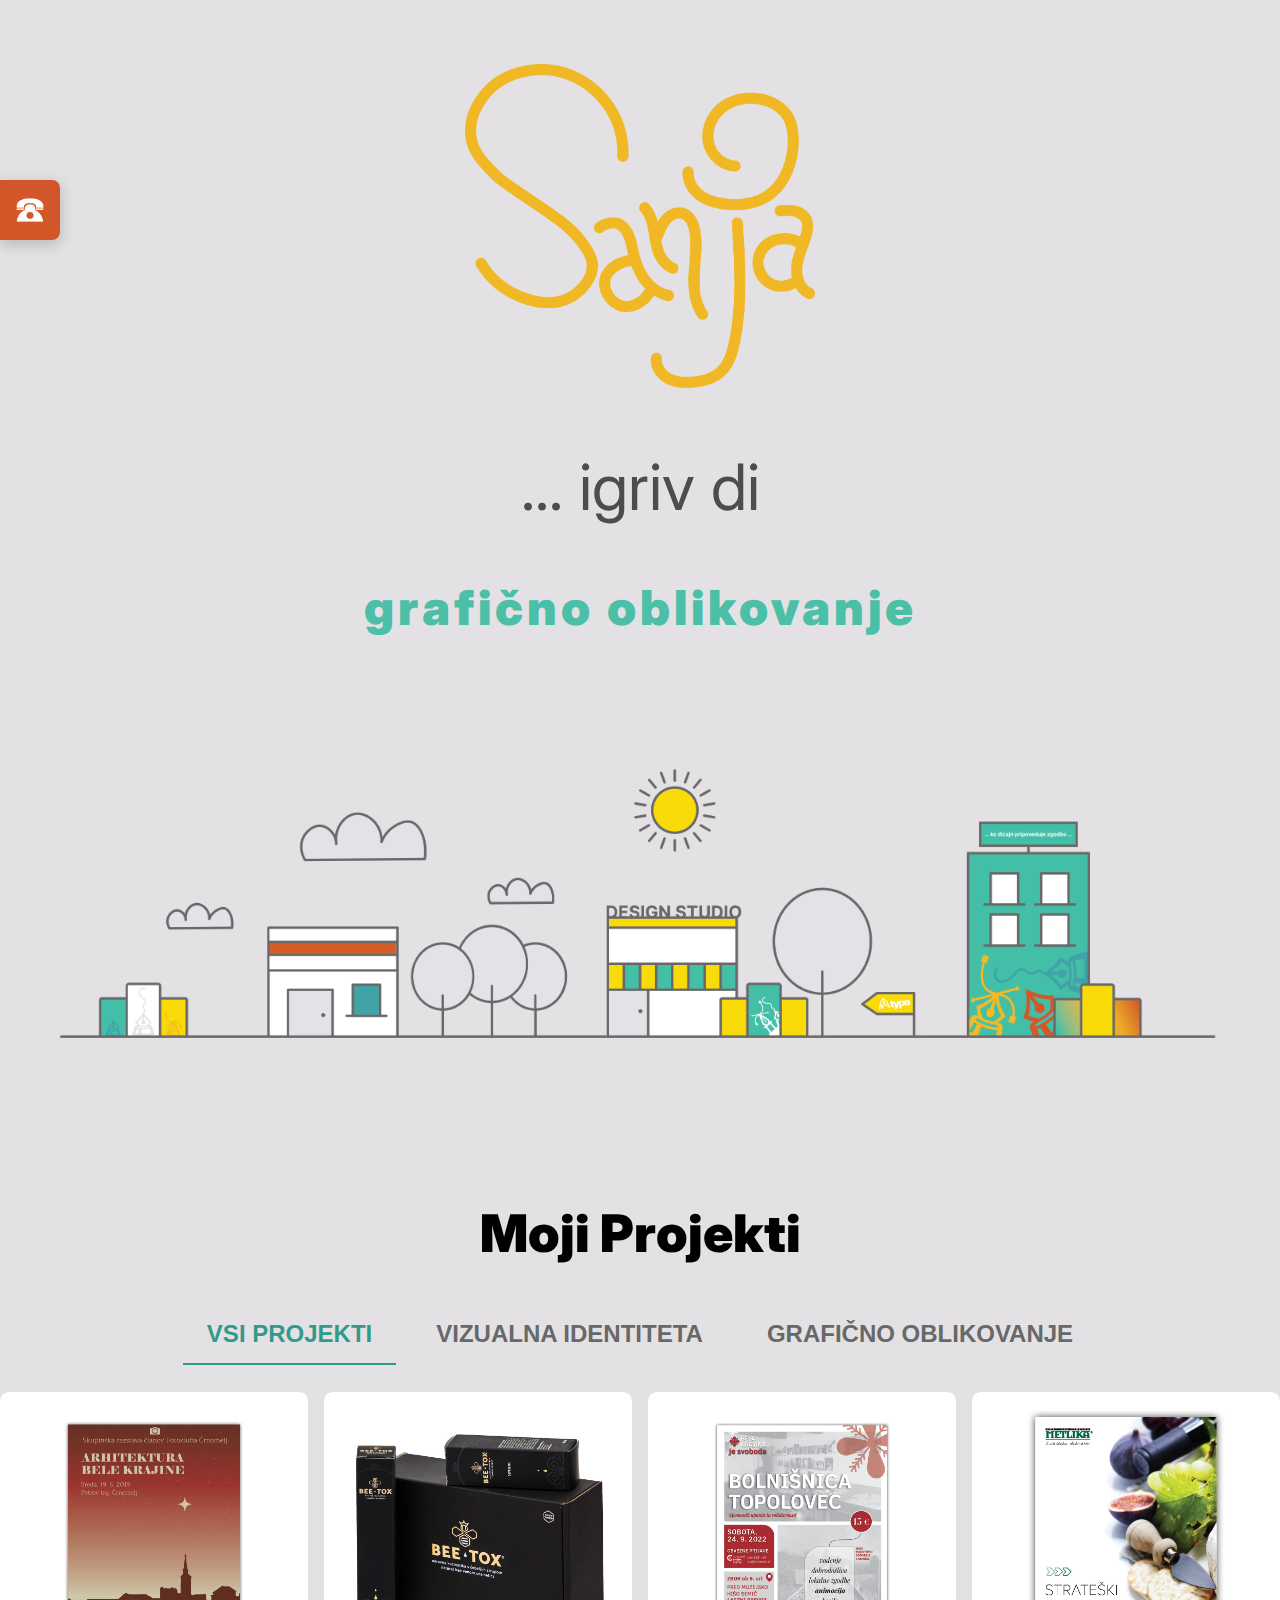
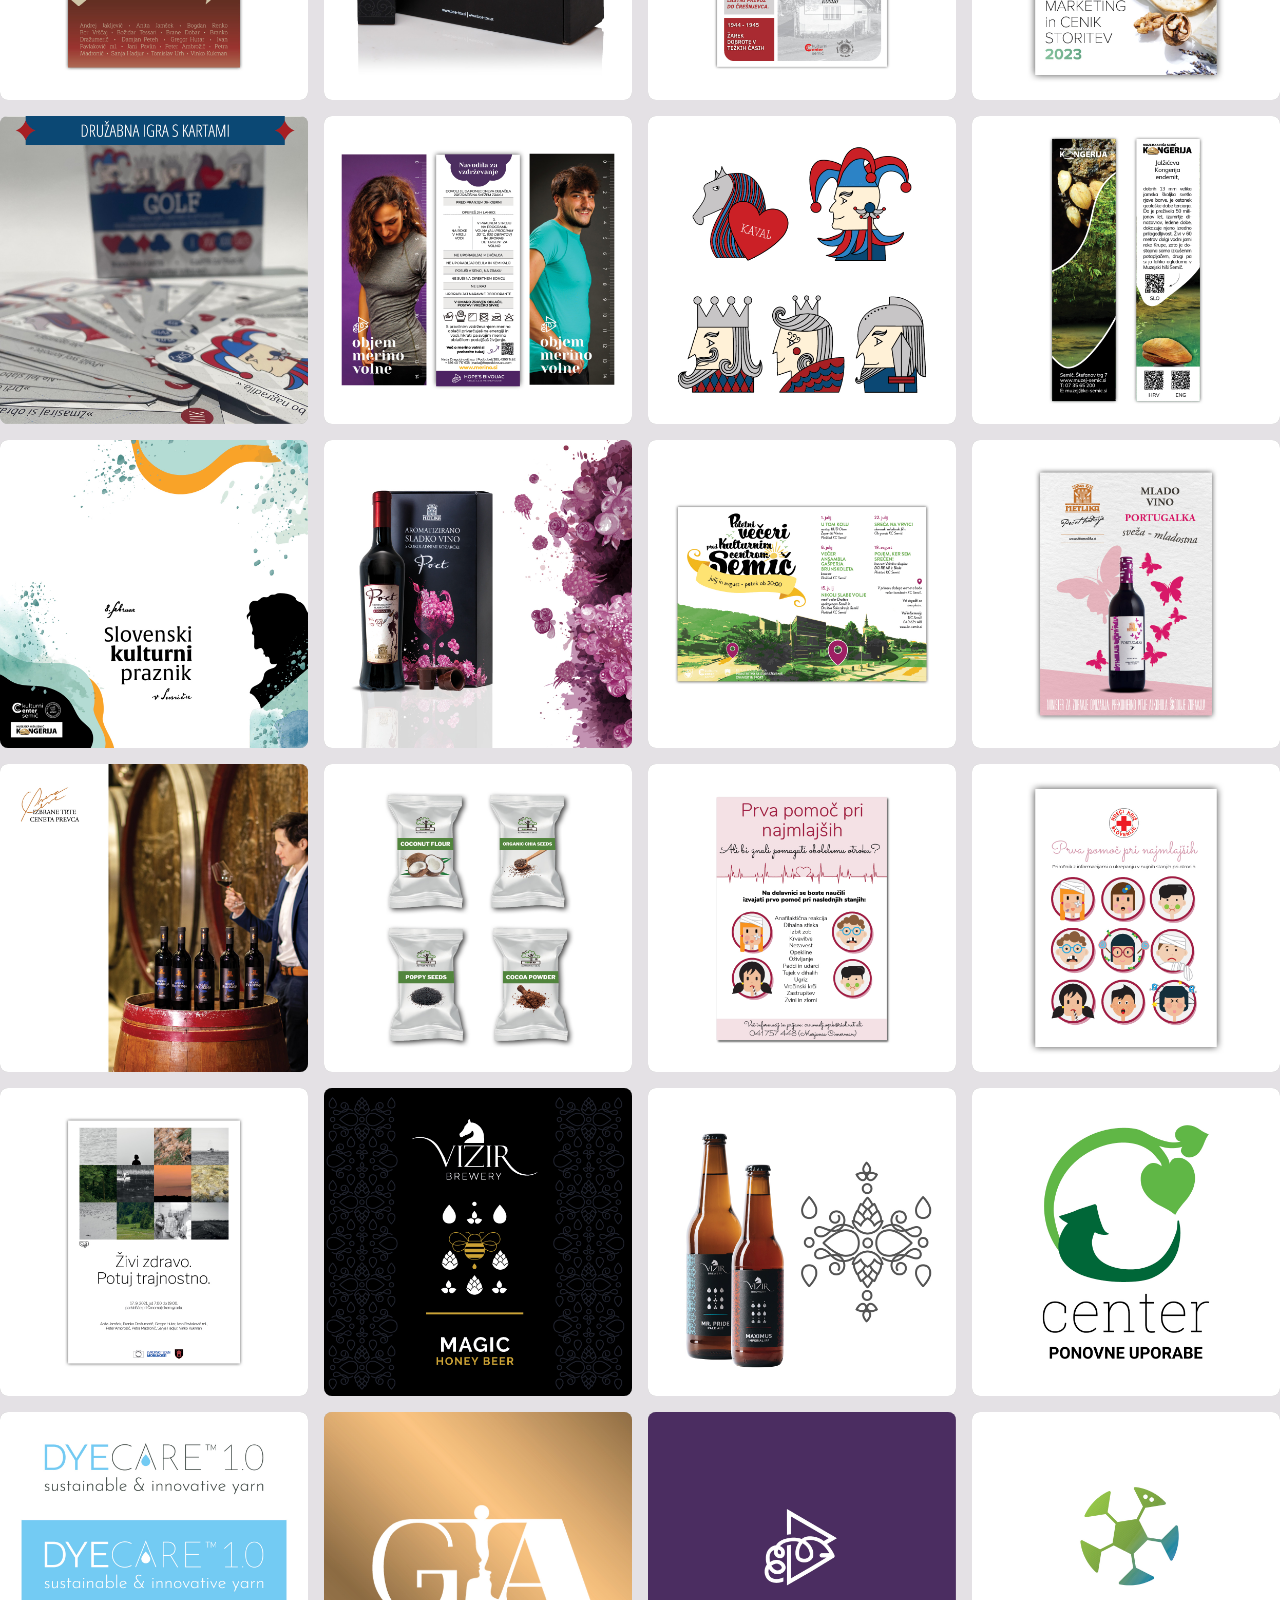
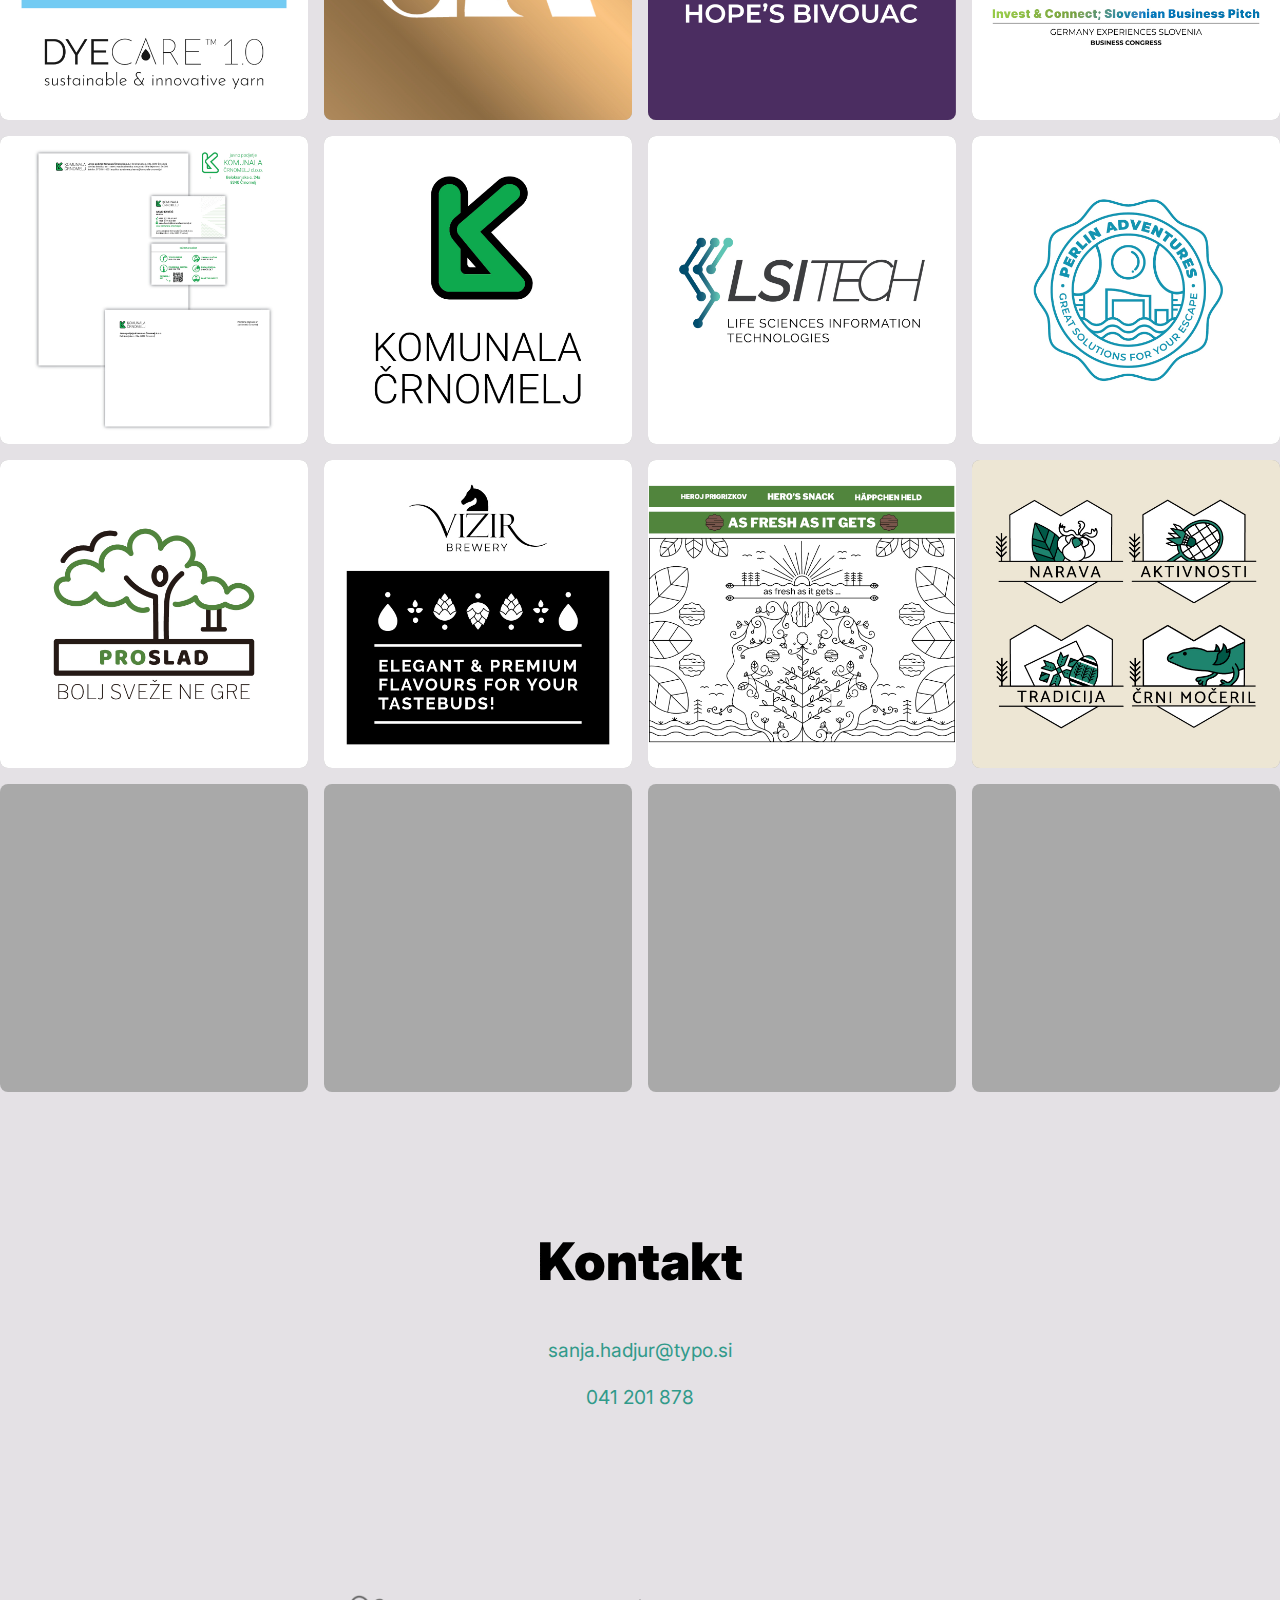
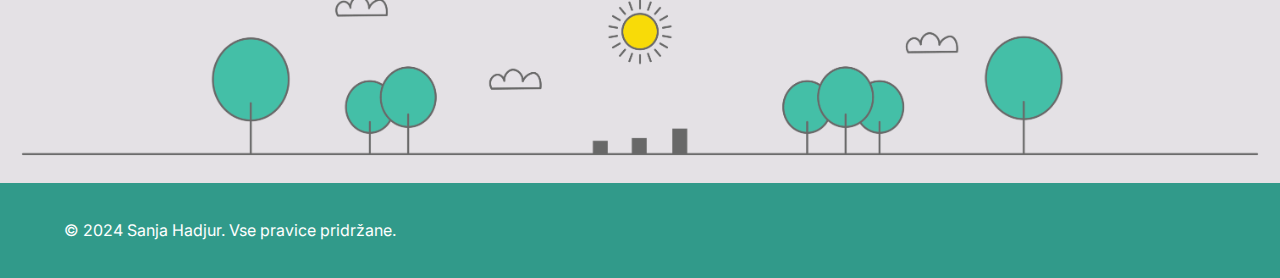
==== index.html @ 672d66b8 "welcome section rework" ====
<!DOCTYPE html>
<html lang="sl">

<head>
    <meta charset="UTF-8">
    <meta name="viewport"
        content="width=device-width, initial-scale=1.0">
    <title>Typo - Grafično Oblikovanje</title>
    <link rel="stylesheet"
        href="assets/css/reset.css">
    <link rel="stylesheet"
        href="assets/css/typography.css">
    <link rel="stylesheet"
        href="assets/css/styles.css">
    <link rel="preconnect"
        href="https://fonts.googleapis.com">
    <link rel="preconnect"
        href="https://fonts.gstatic.com"
        crossorigin>
    <!-- Google Font -->
    <link href="https://fonts.googleapis.com/css2?family=Inter:wght@400;600;700&display=swap"
        rel="stylesheet">
</head>

<body>
    <!-- Main Content -->
    <main>
        <section id="welcome"
            class="container">
            <div class="welcome-content">
                <div class="welcome-title-image">
                    <img src="assets/images/general/sanja_logo.png"
                        alt="Sanja Logo">
                </div>
                <div class="welcome-text">
                    <p class="welcome-tagline" id="typed-tagline"></p>
                    <p class="welcome-subtitle">grafično oblikovanje</p>
                </div>
                <div class="welcome-city-image">
                    <img src="assets/images/general/welcome_city.png"
                        alt="Welcome City">
                </div>
            </div>
        </section>

        <!-- Gallery Section -->
        <section id="gallery"
            class="container">
            <h2 class="section-title-text">Moji Projekti</h2>
            <div class="gallery-buttons">
                <button data-filter="all"
                    class="active">Vsi projekti</button>
                <button data-filter="viz">Vizualna identiteta</button>
                <button data-filter="des">Grafično oblikovanje</button>
            </div>
            <div id="gallery-container"
                class="grid">
                <!-- Galerijski elementi -->
            </div>
        </section>


        <!-- Contact Section -->
        <section id="contact"
            class="container">
            <h1 class="section-title-text">Kontakt</h1>
            <div class="contact-info">
                <p><a href="mailto:sanja.hadjur@typo.si">sanja.hadjur@typo.si</a></p>
                <p><a href="tel:+38641201878">041 201 878</a></p>
                <div class="contact-links">
                    <a href="#"
                        class="contact-link"
                        aria-label="LinkedIn">
                        <!-- LinkedIn Icon -->
                        <svg width="24"
                            height="24"
                            fill="currentColor"
                            aria-hidden="true">
                            <!-- SVG content -->
                        </svg>
                    </a>
                    <a href="#"
                        class="contact-link"
                        aria-label="Instagram">
                        <!-- Instagram Icon -->
                        <svg width="24"
                            height="24"
                            fill="currentColor"
                            aria-hidden="true">
                            <!-- SVG content -->
                        </svg>
                    </a>
                </div>
            </div>
            <div class="contact-placeholder-image">
                <!-- Dodatna grafika ali slika -->

        </section>


        <div id="floating-button"
            class="floating-button"
            aria-label="Kontaktni podatki"
            tabindex="0">
            <img src="assets/images/general/logo-phone.png"
                alt="Phone Logo">
            <div id="info-panel"
                class="info-panel">
                <p><span class="selectable">041 201 878</span></p>
                <p><a href="mailto:sanja.hadjur@typo.si"
                        class="email-link">sanja.hadjur@typo.si</a></p>
            </div>
        </div>

    </main>
    <div class="goodbye-city">
        <img src="assets/images/general/goodbye_city.png"
            alt="Goodbye City">
    </div>

    <!-- Footer -->
    <footer>
        <div class="container">
            <p>&copy; 2024 Sanja Hadjur. Vse pravice pridržane.</p>
            <div class="social-links">
                <a href="#"
                    aria-label="LinkedIn">
                    <!-- LinkedIn Icon -->
                    <svg width="24"
                        height="24"
                        fill="currentColor"
                        aria-hidden="true">
                        <!-- SVG content -->
                    </svg>
                </a>
                <a href="#"
                    aria-label="Instagram">
                    <!-- Instagram Icon -->
                    <svg width="24"
                        height="24"
                        fill="currentColor"
                        aria-hidden="true">
                        <!-- SVG content -->
                    </svg>
                </a>
            </div>
        </div>
    </footer>

    <!-- JavaScript -->
    <script src="assets/js/scripts.js"></script>
</body>

</html>
---- assets/css/typography.css ----
@import url('https://fonts.googleapis.com/css2?family=Inter:wght@100;400;600;900&display=swap');

body {
    font-family: 'Inter', sans-serif;
    font-size: 1rem;
    line-height: 1.6;
    color: var(--color-text);
}

h1, h2, h3, h4, h5, h6 {
    color: var(--color-heading);
    font-weight: 700;
}

p {
    margin-bottom: 1rem;
}

a {
    color: var(--color-primary);
    text-decoration: none;
}

a:hover {
    text-decoration: underline;
    color: var(--color-link-hover);
}
---- assets/css/styles.css ----
/*==================== Variables ====================*/
:root {
  /* Turquoise */
  --color-primary: #4BBFA7;
  --color-primary-light: #72CCBB;
  --color-primary-dark: #319A8A;

  /* Orange */
  --color-secondary: #D25627;
  --color-secondary-light: #DC774E;
  --color-secondary-dark: #BA4212;

  /* Yellow (Accent) */
  --color-accent: #F0B925;
  --color-accent-light: #F2C74D;
  --color-accent-dark: #D99F1E;

  /* Light Gray (Background) */
  --color-background: #E4E1E5;
  --color-background-light: #ECE9ED;
  --color-background-dark: #C6C3C7;

  /* Anthracite (Text) */
  --color-text: #676868;
  --color-text-light: #818181;
  --color-text-dark: #4D4D4D;

  /* Blue */
  --color-blue: #44A2A6;
  --color-blue-light: #6CB7BA;
  --color-blue-dark: #2B8185;

  /* Additional Variables */
  --color-heading: #000000;
  --color-link-hover: var(--color-secondary);
  --color-placeholder-bg: #dddddd;
  --color-placeholder-border: var(--color-background-dark);

  /* Spacing */
  --spacing-unit: 1rem;
}

/*==================== Reset Styles ====================*/
* {
  margin: 0;
  padding: 0;
  box-sizing: border-box;
}

img {
  max-width: 100%;
  height: auto;
  display: block;
}

/*==================== Base Styles ====================*/
body {
  font-family: 'Inter', sans-serif;
  font-size: 1rem;
  line-height: 1.6;
  color: var(--color-text);
  background-color: var(--color-background);
  display: flex;
  flex-direction: column;
  min-height: 100vh;
  scroll-behavior: smooth;
}

a {
  color: var(--color-primary-dark);
  text-decoration: none;
}

a:hover,
a:focus {
  color: var(--color-link-hover);
  text-decoration: underline;
  outline: none;
}

/*==================== Typography ====================*/
h1,
h2,
h3,
h4,
h5,
h6 {
  color: var(--color-heading);
  font-weight: 700;
  margin-bottom: 0.5rem;
}

p {
  margin-bottom: 1rem;
}

h1 {
  font-size: 2.5rem;
}

h2 {
  font-size: 2rem;
}

h3 {
  font-size: 1.5rem;
}

h4 {
  font-size: 1.25rem;
}

/*==================== Layout ====================*/
.container {
  max-width: 95vw;
  margin: 0 auto;
  padding: 0 5%;
}

/*==================== Main Content ====================*/
main {
  flex: 1;
}

/*==================== Sections ====================*/

/* Welcome Section */
#welcome {
  padding: 4rem 0;
  text-align: center;
}

.welcome-content {
  display: flex;
  flex-direction: column;
  align-items: center;
  gap: 2rem;
}

.welcome-title-image {
  width: 100%;
  max-width: 300px;
  margin-bottom: 1rem;
}

.welcome-title-image img {
  width: 100%;
  height: auto;
}

.welcome-text {
  margin-bottom: 2rem;
  font-family: 'Inter', sans-serif;
}

.welcome-city-image {
  width: 100%;
  max-width: 1200px;
}

.welcome-city-image img {
  width: 100%;
  height: auto;
}

/* Gallery Section */
#gallery {
  padding: 4rem 0;
  text-align: center;
}

.gallery-buttons {
  display: flex;
  flex-wrap: wrap;
  justify-content: center;
  gap: 1rem;
  margin-bottom: 2rem;
}

.gallery-buttons button {
  padding: 0.75rem 1.5rem;
  border: none;
  background-color: transparent;
  color: var(--color-text);
  cursor: pointer;
  font-size: 1.5rem;
  font-weight: bold;
  text-transform: uppercase;
  position: relative;
  outline: none;
}

.gallery-buttons button:focus-visible {
  outline: 2px solid var(--color-accent);
  outline-offset: 2px;
}

.gallery-buttons button.active,
.gallery-buttons button:hover {
  color: var(--color-primary-dark);
}

.gallery-buttons button.active::after,
.gallery-buttons button:hover::after {
  content: '';
  position: absolute;
  width: 100%;
  height: 2px;
  background: var(--color-primary-dark);
  left: 0;
  bottom: -5px;
}

.grid {
  display: grid;
  grid-template-columns: repeat(auto-fill, minmax(280px, 1fr));
  gap: 1rem;
}

.card {
  position: relative;
  perspective: 1000px;
  cursor: pointer;
  transition: transform 0.3s, box-shadow 0.3s;
  height: 0;
  padding-bottom: 100%;
  border-radius: 8px;
}

.card-inner {
  position: absolute;
  width: 100%;
  height: 100%;
  text-align: center;
  transition: transform 0.6s;
  transform-style: preserve-3d;
  border-radius: 8px;
}

.card.flipped .card-inner {
  transform: rotateY(180deg);
}

.card-front,
.card-back {
  position: absolute;
  width: 100%;
  height: 100%;
  backface-visibility: hidden;
  display: flex;
  flex-direction: column;
  justify-content: center;
  align-items: center;
  border-radius: 8px;
}

.card-front {
  background-color: #a9a9a9;
  color: black;
}

.card-back {
  background-color: var(--color-primary-dark);
  color: white;
  transform: rotateY(180deg);
  padding: var(--spacing-unit);
}

.card img {
  width: 100%;
  height: 100%;
  object-fit: cover;
  border-radius: 8px;
}

.card-back.primary {
  background: linear-gradient(45deg, var(--color-primary-light), var(--color-primary), var(--color-primary-dark));
}

.card-back.secondary {
  background: linear-gradient(45deg, var(--color-secondary-light), var(--color-secondary), var(--color-secondary-dark));
}

.card-back.accent {
  background: linear-gradient(45deg, var(--color-accent-light), var(--color-accent), var(--color-accent-dark));
}

.card-back.anthracite {
  background: linear-gradient(45deg, var(--color-text-dark), var(--color-text), var(--color-text-light));
}

.card-back .title {
  font-size: 1.5rem;
  margin-bottom: 0.5rem;
}

.card-back .client {
  font-size: 1rem;
}

/* About Section */
#about {
  padding: 4rem 0;
}

.about-wrapper {
  position: relative;
  overflow: hidden;
}

.about-content {
  display: flex;
  flex-direction: column;
  gap: 2rem;
}

.about-item {
  flex: 1;
  min-width: 280px;
}

.placeholder-image {
  margin: 1rem 0;
}

.placeholder-image img {
  width: 100%;
  border-radius: 8px;
}

/* Contact Section */
#contact {
  padding: 4rem 0;
  text-align: center;
}

.contact-info {
  margin-bottom: 2rem;
}

.contact-info p {
  font-size: 1.2rem;
}

.contact-info a {
  color: var(--color-primary-dark);
}

.contact-links {
  display: flex;
  justify-content: center;
  gap: 1rem;
}

.contact-links a {
  color: var(--color-text);
  transition: color 0.3s;
}

.contact-links a:hover {
  color: var(--color-primary-dark);
}

.contact-placeholder-image img {
  width: 100%;
  border-radius: 8px;
  margin-top: 2rem;
}

/*==================== Floating Button and Info Panel ====================*/
#floating-button {
  position: fixed;
  left: 0;
  top: 20vh;
  width: 60px;
  height: 60px;
  background-color: var(--color-secondary);
  border-top-right-radius: 8px;
  border-bottom-right-radius: 8px;
  box-shadow: 0 4px 15px rgba(0, 0, 0, 0.2);
  display: flex;
  justify-content: flex-start;
  align-items: center;
  z-index: 1000;
  overflow: hidden;
  transition: all 0.3s ease-in-out;
  cursor: pointer;
}

#floating-button img {
  width: 40px;
  height: 40px;
  object-fit: contain;
  margin-left: 10px;
  z-index: 2;
}

#floating-button.expanded {
  width: 280px;
}

.info-panel {
  position: absolute;
  left: 60px;
  top: 0;
  height: 100%;
  width: 220px;
  background-color: var(--color-secondary);
  display: flex;
  flex-direction: column;
  justify-content: center;
  opacity: 0;
  transition: opacity 0.3s ease-in-out;
  padding: 0 15px;
}

#floating-button.expanded .info-panel {
  opacity: 1;
}

.info-panel p {
  margin: 0 0 0.2rem 0;
  text-align: right;
  line-height: 1.2;
}

.info-panel p:last-child {
  margin-bottom: 0;
}

.info-panel .selectable,
.info-panel .email-link {
  font-size: 16px;
  font-weight: 700;
}

.info-panel .selectable {
  color: #ffffff;
  user-select: text;
  cursor: text;
}

.info-panel .email-link {
  color: #ffffff;
  text-decoration: none;
  transition: color 0.2s ease;
}

.info-panel .email-link:hover {
  color: #f0f0f0;
}

/* Mobile styles */
@media screen and (max-width: 768px) {
  #floating-button {
    width: 40px;
    height: 40px;
    left: 0px;
  }

  #floating-button img {
    width: 25px;
    height: 25px;
    margin-left: 7px;
  }

  #floating-button.expanded {
    width: 220px;
  }

  .info-panel {
    left: 40px;
    width: 180px;
    padding: 0 10px;
  }

  .info-panel .selectable,
  .info-panel .email-link {
    font-size: 14px;
  }

  .info-panel p {
    margin: 0;
  }
}

/*==================== Footer ====================*/
footer {
  background-color: var(--color-primary-dark);
  color: white;
  padding: 2rem 0;
}

footer .container {
  display: flex;
  flex-direction: column;
  align-items: center;
  gap: 1rem;
}

footer p {
  margin: 0;
}

footer .social-links {
  display: flex;
  gap: 1rem;
}

footer .social-links a {
  color: white;
  transition: color 0.3s;
}

footer .social-links a:hover {
  color: var(--color-accent);
}

/*==================== Accessibility Styles ====================*/
a:focus,
button:focus,
.floating-button:focus {
  outline: none;
  /* Remove default outline */
}

a:focus-visible,
button:focus-visible,
.floating-button:focus-visible {
  outline: 2px solid var(--color-accent);
  outline-offset: 2px;
}

/*==================== Media Queries ====================*/

/* Medium screens (min-width: 768px) */
@media (min-width: 768px) {

  /* Container */
  .container {
    max-width: 1200px;
  }

  /* Welcome Section */
  .welcome-content {
    flex-direction: column;
  }

  .welcome-title-image,
  .welcome-main-image {
    max-width: 1200px;
  }

  /* Gallery Buttons */
  .gallery-buttons {
    flex-wrap: nowrap;
  }

  /* About Section */
  .about-content {
    flex-direction: row;
  }

  /* Footer */
  footer .container {
    flex-direction: row;
    justify-content: space-between;
  }
}

/* Large screens (min-width: 1024px) */
@media (min-width: 1024px) {

  /* Increase container max-width */
  .container {
    max-width: 1400px;
  }

  /* Welcome Images */
  .welcome-title-image {
    max-width: 1000px;
  }

  .welcome-main-image {
    max-width: 1200px;
  }
}

/* Welcome Section */
#welcome {
  padding: 4rem 0;
  text-align: center;
}

.welcome-content {
  display: flex;
  flex-direction: column;
  align-items: center;
  gap: 2rem;
}

.welcome-title-image {
  width: 350px;
  max-width: 300px;
  margin-bottom: 1rem;
}

.welcome-title-image img {
  width: 100%;
  height: auto;
}

.welcome-text {
  margin-bottom: 2rem;
}

.welcome-tagline {
  font-size: 2.5rem;
  color: var(--color-text-dark);
  margin-bottom: 2rem;
}

.welcome-subtitle {
  font-size: 1.5rem;
  font-weight: 900;
  color: var(--color-primary);
  margin-bottom: 2rem;
}

.welcome-city-image {
  width: 100%;
  max-width: 1200px;
}

.welcome-city-image img {
  width: 100%;
  height: auto;
}

/* Media Queries */
@media (min-width: 768px) {
  .welcome-title-image {
    max-width: 350px;
  }

  .welcome-tagline {
    font-size: 3rem;
  }

  .welcome-subtitle {
    font-size: 2rem;
  }
}

@media (min-width: 1024px) {
  .welcome-title-image {
    max-width: 400px;
  }

  .welcome-tagline {
    font-size: 4rem;
  }

  .welcome-subtitle {
    font-size: 3rem;
    letter-spacing: 4px;
  }
}

/* Adjusting welcome title image for mobile */
@media (max-width: 767px) {
  .welcome-title-image {
    max-width: 200px; /* Smaller on mobile */
  }
}

/* Making section titles bolder and larger with additional bottom margin */
.section-title-text {
  font-weight: 900;
  font-size: 2.75rem;
  margin-bottom: 2rem;
}

/* Media Queries */
@media (min-width: 768px) {
  .section-title-text {
    font-size: 3rem;
  }
}

@media (min-width: 1024px) {
  .section-title-text {
    font-size: 3.25rem;
  }
}
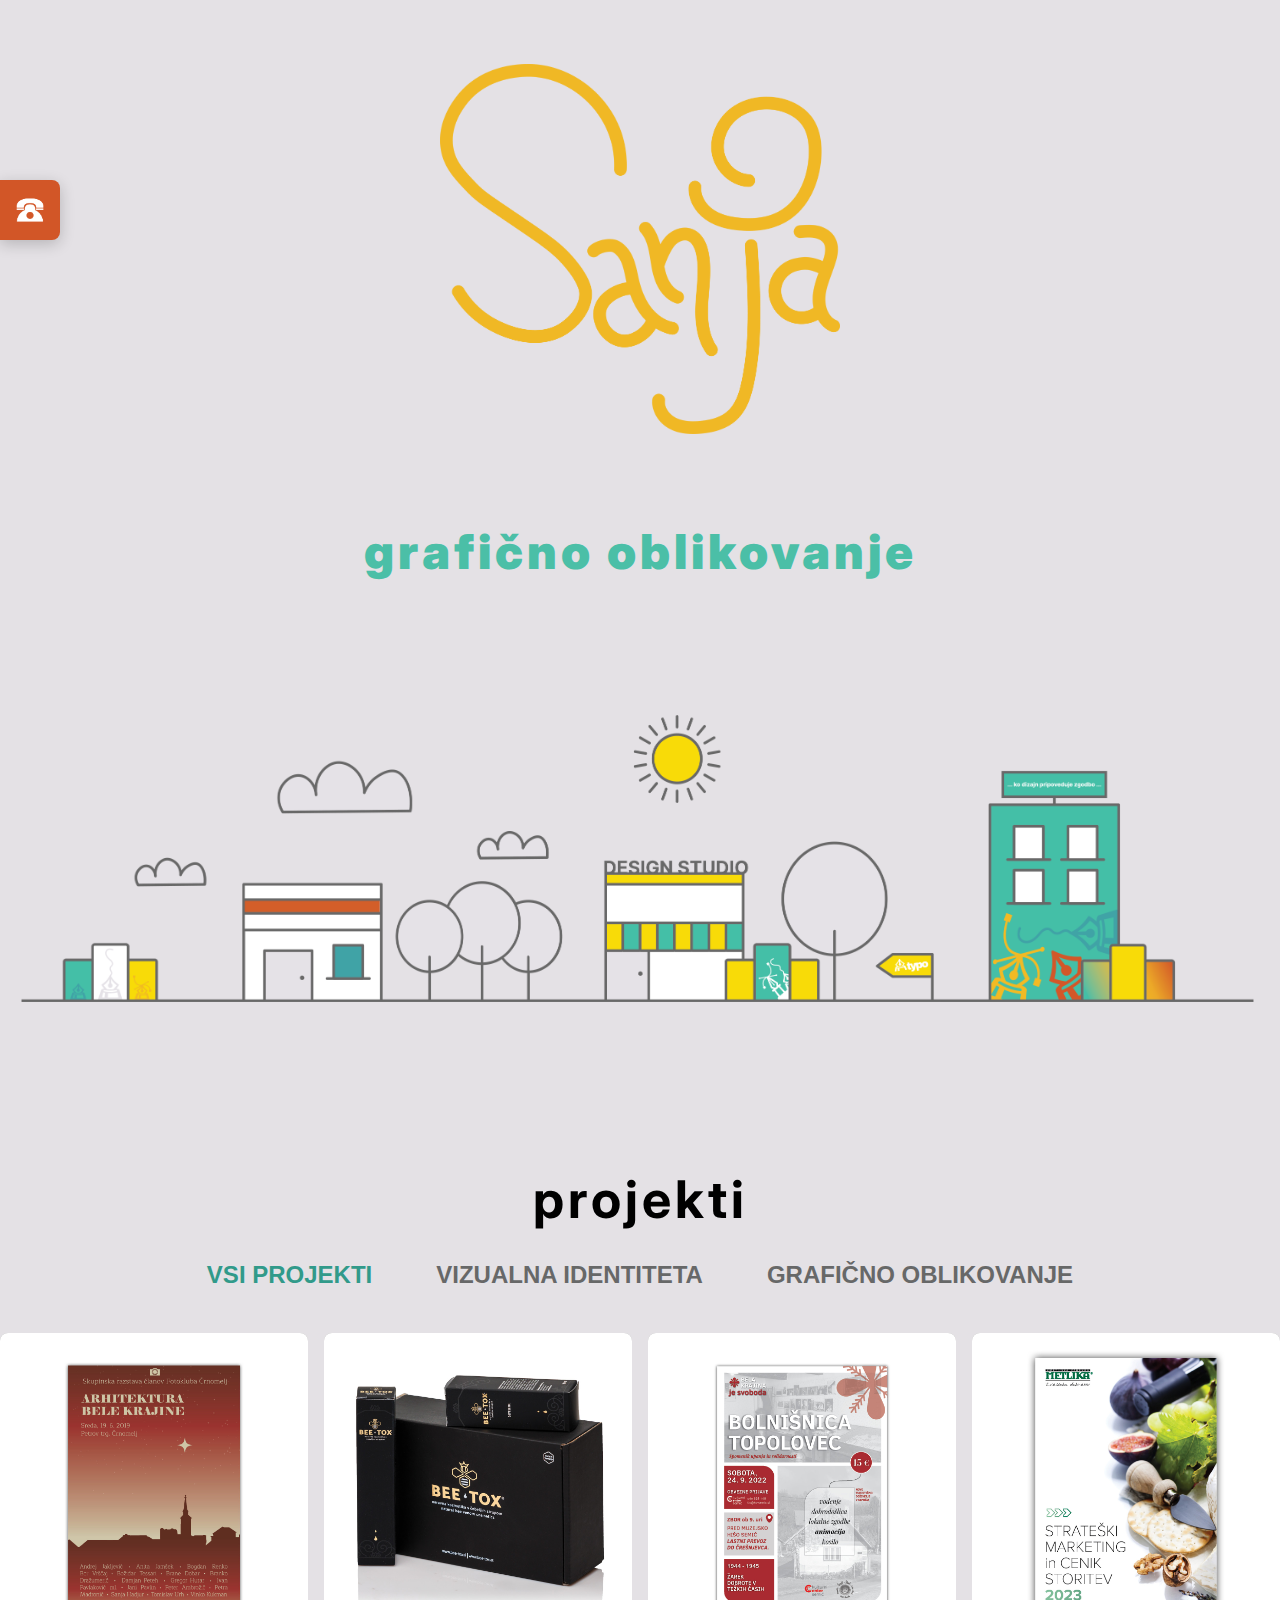
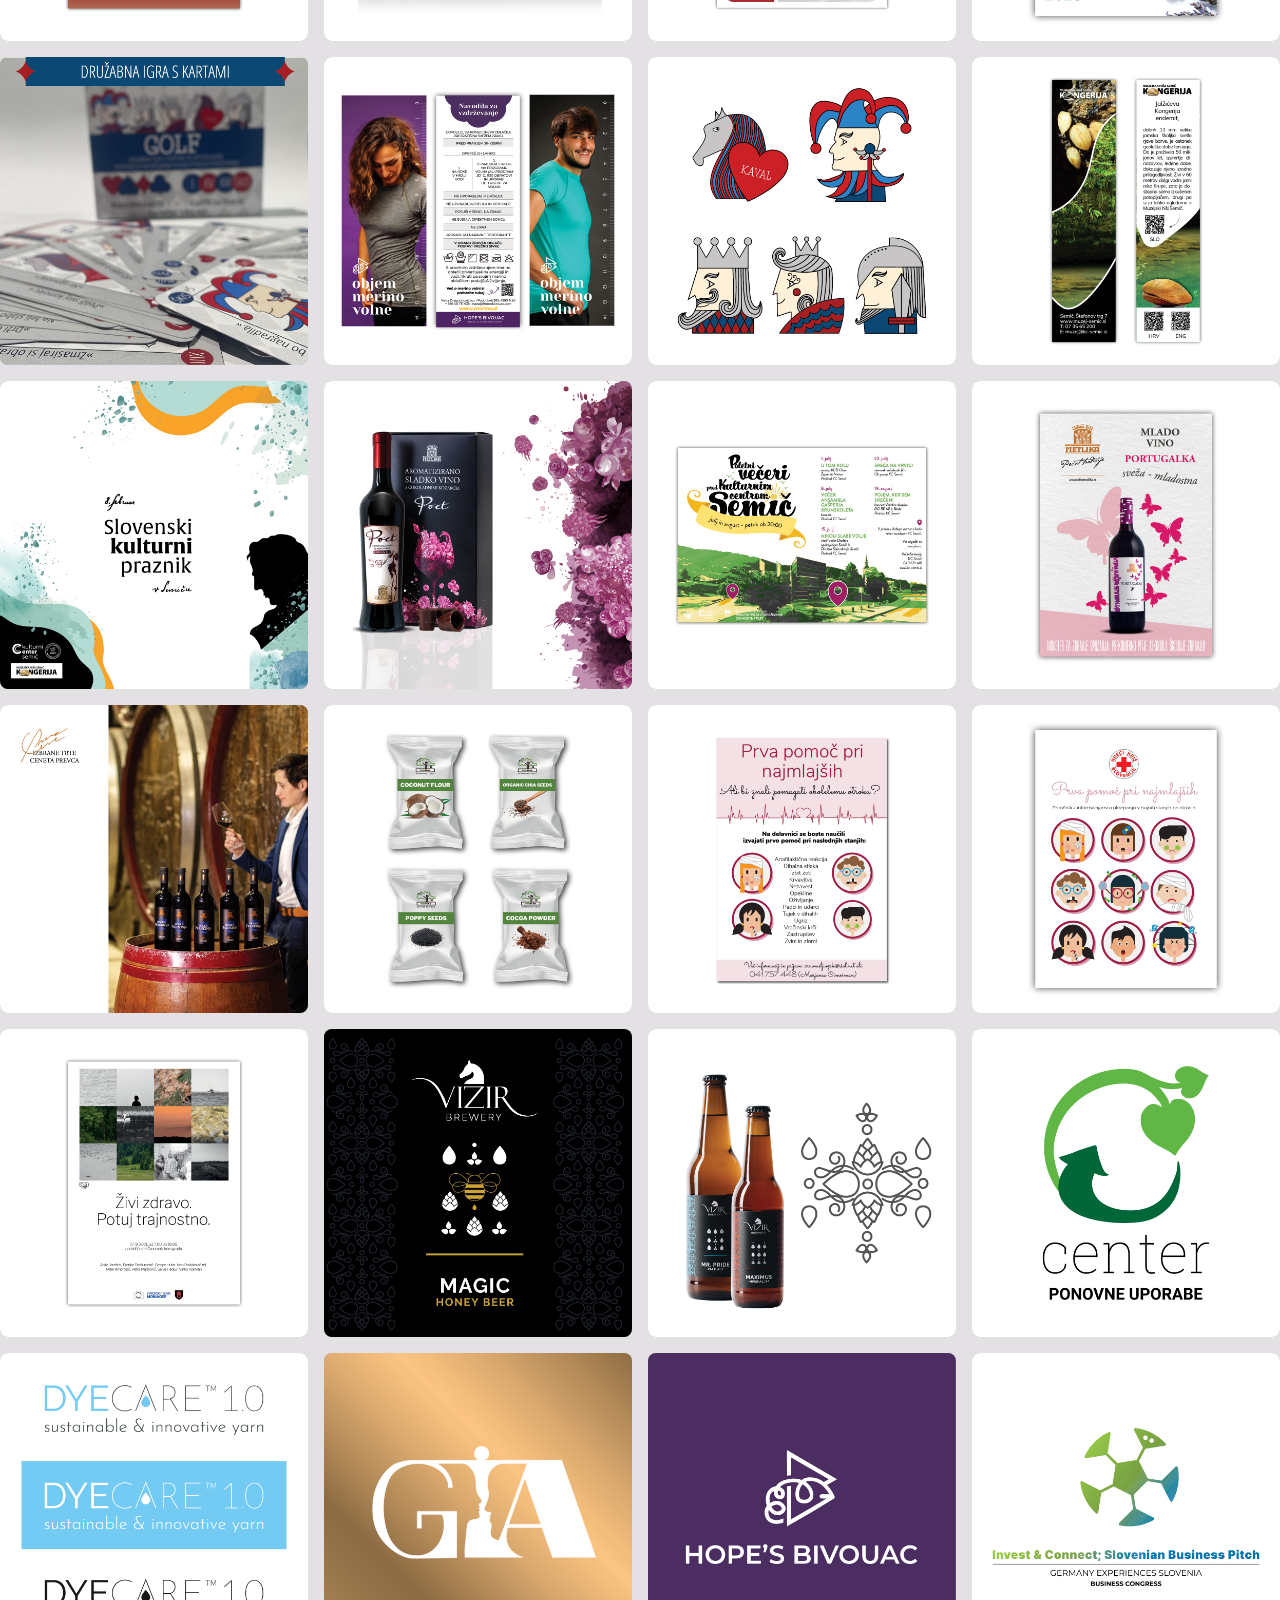
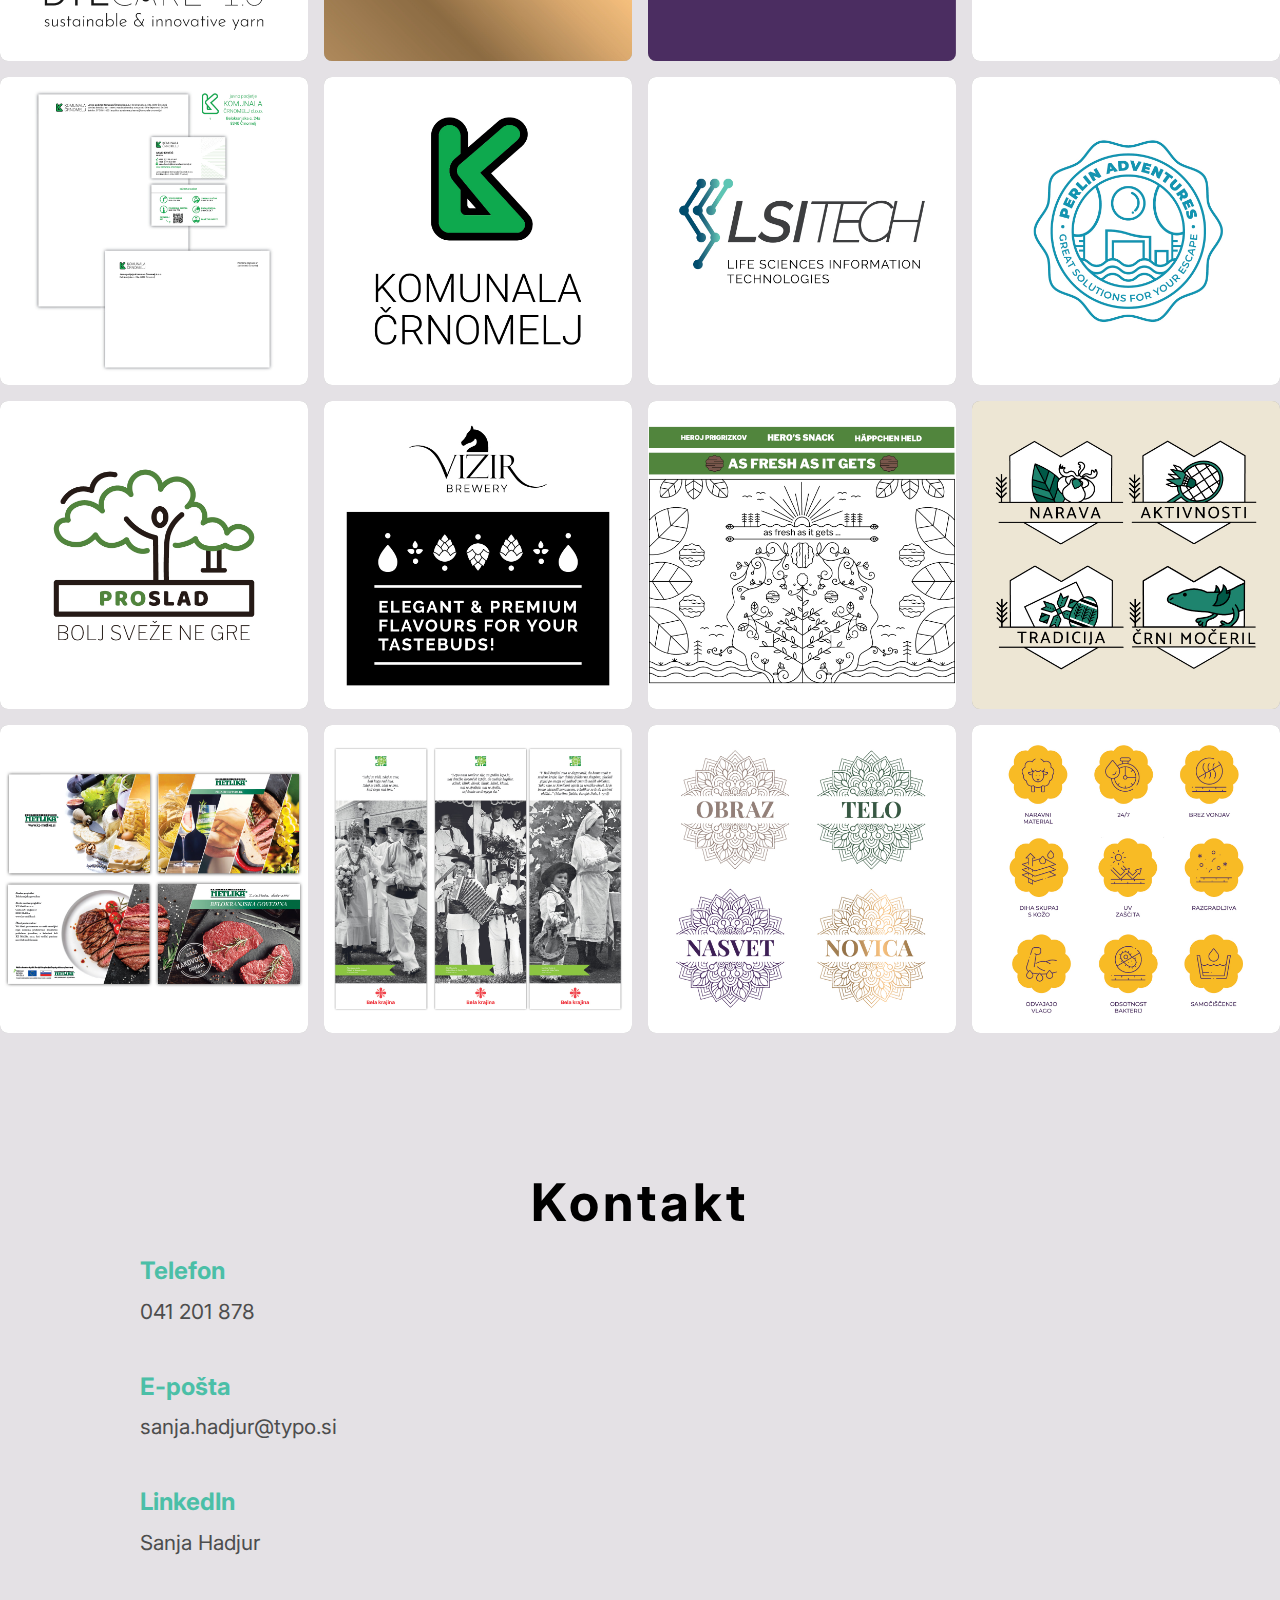
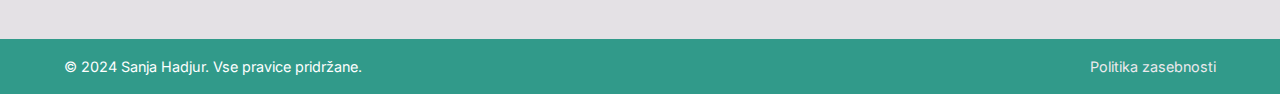
==== commit eddb3f52: "mobile and css optimisations" ====
--- a/index.html
+++ b/index.html
@@ -38,7 +38,11 @@
                 </div>
                 <div class="welcome-city-image">
                     <img src="assets/images/general/welcome_city.png"
-                        alt="Welcome City">
+                        alt="Welcome City" loading="lazy">
+                </div>
+                <div class="welcome-city-image-mobile">
+                    <img src="assets/images/general/welcome_city_mobile.png"
+                        alt="Welcome City" loading="lazy">
                 </div>
             </div>
         </section>
@@ -46,7 +50,7 @@
         <!-- Gallery Section -->
         <section id="gallery"
             class="container">
-            <h2 class="section-title-text">Moji Projekti</h2>
+            <h2 class="section-title-text">projekti</h2>
             <div class="gallery-buttons">
                 <button data-filter="all"
                     class="active">Vsi projekti</button>
@@ -61,40 +65,27 @@
 
 
         <!-- Contact Section -->
-        <section id="contact"
-            class="container">
-            <h1 class="section-title-text">Kontakt</h1>
-            <div class="contact-info">
-                <p><a href="mailto:sanja.hadjur@typo.si">sanja.hadjur@typo.si</a></p>
-                <p><a href="tel:+38641201878">041 201 878</a></p>
-                <div class="contact-links">
-                    <a href="#"
-                        class="contact-link"
-                        aria-label="LinkedIn">
-                        <!-- LinkedIn Icon -->
-                        <svg width="24"
-                            height="24"
-                            fill="currentColor"
-                            aria-hidden="true">
-                            <!-- SVG content -->
-                        </svg>
-                    </a>
-                    <a href="#"
-                        class="contact-link"
-                        aria-label="Instagram">
-                        <!-- Instagram Icon -->
-                        <svg width="24"
-                            height="24"
-                            fill="currentColor"
-                            aria-hidden="true">
-                            <!-- SVG content -->
-                        </svg>
-                    </a>
+        <section id="contact" class="container">
+            <h2 class="section-title-text">Kontakt</h2>
+            <div class="contact-content">
+                <div class="contact-info">
+                    <div class="contact-item">
+                        <h3>Telefon</h3>
+                        <p><a href="tel:+38641201878">041 201 878</a></p>
+                    </div>
+                    <div class="contact-item">
+                        <h3>E-pošta</h3>
+                        <p><a href="mailto:sanja.hadjur@typo.si">sanja.hadjur@typo.si</a></p>
+                    </div>
+                    <div class="contact-item">
+                        <h3>LinkedIn</h3>
+                        <p><a href="https://si.linkedin.com/in/sanjahadjur" target="_blank" rel="noopener noreferrer">Sanja Hadjur</a></p>
+                    </div>
+                </div>
+                <div class="contact-image">
+                    <img src="assets/images/general/sanja_foto.jpg" alt="Sanja Hadjur" loading="lazy">
                 </div>
             </div>
-            <div class="contact-placeholder-image">
-                <!-- Dodatna grafika ali slika -->
-
         </section>
 
 
@@ -115,35 +106,18 @@
     </main>
     <div class="goodbye-city">
         <img src="assets/images/general/goodbye_city.png"
-            alt="Goodbye City">
+            alt="Goodbye City" loading="lazy">
+    </div>
+    <div class="goodbye-city-mobile">
+        <img src="assets/images/general/goodbye_city_mobile.png"
+            alt="Goodbye City" loading="lazy">
     </div>
 
     <!-- Footer -->
     <footer>
         <div class="container">
             <p>&copy; 2024 Sanja Hadjur. Vse pravice pridržane.</p>
-            <div class="social-links">
-                <a href="#"
-                    aria-label="LinkedIn">
-                    <!-- LinkedIn Icon -->
-                    <svg width="24"
-                        height="24"
-                        fill="currentColor"
-                        aria-hidden="true">
-                        <!-- SVG content -->
-                    </svg>
-                </a>
-                <a href="#"
-                    aria-label="Instagram">
-                    <!-- Instagram Icon -->
-                    <svg width="24"
-                        height="24"
-                        fill="currentColor"
-                        aria-hidden="true">
-                        <!-- SVG content -->
-                    </svg>
-                </a>
-            </div>
+            <a href="privacy.html" class="privacy-link">Politika zasebnosti</a>
         </div>
     </footer>
 
--- a/assets/css/styles.css
+++ b/assets/css/styles.css
@@ -1,36 +1,30 @@
 /*==================== Variables ====================*/
 :root {
-  /* Turquoise */
+  /* Colors */
   --color-primary: #4BBFA7;
   --color-primary-light: #72CCBB;
   --color-primary-dark: #319A8A;
 
-  /* Orange */
   --color-secondary: #D25627;
   --color-secondary-light: #DC774E;
   --color-secondary-dark: #BA4212;
 
-  /* Yellow (Accent) */
   --color-accent: #F0B925;
   --color-accent-light: #F2C74D;
   --color-accent-dark: #D99F1E;
 
-  /* Light Gray (Background) */
   --color-background: #E4E1E5;
   --color-background-light: #ECE9ED;
   --color-background-dark: #C6C3C7;
 
-  /* Anthracite (Text) */
   --color-text: #676868;
   --color-text-light: #818181;
   --color-text-dark: #4D4D4D;
 
-  /* Blue */
   --color-blue: #44A2A6;
   --color-blue-light: #6CB7BA;
   --color-blue-dark: #2B8185;
 
-  /* Additional Variables */
   --color-heading: #000000;
   --color-link-hover: var(--color-secondary);
   --color-placeholder-bg: #dddddd;
@@ -74,11 +68,9 @@
 a:hover,
 a:focus {
   color: var(--color-link-hover);
-  text-decoration: underline;
   outline: none;
 }
 
-/*==================== Typography ====================*/
 h1,
 h2,
 h3,
@@ -117,7 +109,6 @@
   padding: 0 5%;
 }
 
-/*==================== Main Content ====================*/
 main {
   flex: 1;
 }
@@ -139,7 +130,7 @@
 
 .welcome-title-image {
   width: 100%;
-  max-width: 300px;
+  max-width: 400px;
   margin-bottom: 1rem;
 }
 
@@ -150,15 +141,40 @@
 
 .welcome-text {
   margin-bottom: 2rem;
-  font-family: 'Inter', sans-serif;
-}
-
-.welcome-city-image {
+}
+
+.welcome-tagline {
+  font-weight: 100;
+  font-size: 2.5rem;
+  color: var(--color-text-dark);
+  margin-bottom: 2rem;
+}
+
+.welcome-subtitle {
+  font-size: 1.5rem;
+  font-weight: 900;
+  color: var(--color-primary);
+  margin-bottom: 2rem;
+}
+
+.welcome-city-image,
+.goodbye-city {
+  width: 100%;
+  max-width: 100vw;
+  margin: 0 auto;
+}
+
+.welcome-city-image-mobile,
+.goodbye-city-mobile {
+  display: none;
   width: 100%;
   max-width: 1200px;
 }
 
-.welcome-city-image img {
+.welcome-city-image img,
+.welcome-city-image-mobile img,
+.goodbye-city img,
+.goodbye-city-mobile img {
   width: 100%;
   height: auto;
 }
@@ -200,15 +216,8 @@
   color: var(--color-primary-dark);
 }
 
-.gallery-buttons button.active::after,
-.gallery-buttons button:hover::after {
-  content: '';
-  position: absolute;
-  width: 100%;
-  height: 2px;
-  background: var(--color-primary-dark);
-  left: 0;
-  bottom: -5px;
+.gallery-btn {
+  font-size: 1rem;
 }
 
 .grid {
@@ -264,6 +273,27 @@
   color: white;
   transform: rotateY(180deg);
   padding: var(--spacing-unit);
+  display: flex;
+  flex-direction: column;
+  justify-content: center;
+  align-items: center;
+  text-align: center;
+}
+
+.card-back .title {
+  font-size: 1.75rem;
+  font-weight: 900;
+  margin-bottom: 0.75rem;
+  letter-spacing: 1px;
+  text-transform: uppercase;
+  line-height: 1.2;
+}
+
+.card-back .client {
+  font-size: 1.1rem;
+  font-weight: 400;
+  opacity: 0.9;
+  letter-spacing: 0.5px;
 }
 
 .card img {
@@ -274,28 +304,19 @@
 }
 
 .card-back.primary {
-  background: linear-gradient(45deg, var(--color-primary-light), var(--color-primary), var(--color-primary-dark));
+  background: linear-gradient(45deg, rgba(114, 204, 187, 0.8), rgba(75, 191, 167, 0.8), rgba(49, 154, 138, 0.8));
 }
 
 .card-back.secondary {
-  background: linear-gradient(45deg, var(--color-secondary-light), var(--color-secondary), var(--color-secondary-dark));
+  background: linear-gradient(45deg, rgba(220, 119, 78, 0.8), rgba(210, 86, 39, 0.8), rgba(186, 66, 18, 0.8));
 }
 
 .card-back.accent {
-  background: linear-gradient(45deg, var(--color-accent-light), var(--color-accent), var(--color-accent-dark));
+  background: linear-gradient(45deg, rgba(242, 199, 77, 0.8), rgba(240, 185, 37, 0.8), rgba(217, 159, 30, 0.8));
 }
 
 .card-back.anthracite {
-  background: linear-gradient(45deg, var(--color-text-dark), var(--color-text), var(--color-text-light));
-}
-
-.card-back .title {
-  font-size: 1.5rem;
-  margin-bottom: 0.5rem;
-}
-
-.card-back .client {
-  font-size: 1rem;
+  background: linear-gradient(45deg, rgba(77, 77, 77, 0.8), rgba(103, 104, 104, 0.8), rgba(129, 129, 129, 0.8));
 }
 
 /* About Section */
@@ -334,37 +355,82 @@
   text-align: center;
 }
 
+.contact-content {
+  display: flex;
+  justify-content: center;
+  align-items: flex-start;
+  gap: 4rem;
+  max-width: 1000px;
+  margin: 0 auto;
+}
+
 .contact-info {
-  margin-bottom: 2rem;
-}
-
-.contact-info p {
-  font-size: 1.2rem;
-}
-
-.contact-info a {
+  flex: 1;
+  display: flex;
+  flex-direction: column;
+  gap: 1.5rem;
+  text-align: left;
+}
+
+.contact-item h3 {
+  font-size: 1.5rem;
+  color: var(--color-primary);
+  margin-bottom: 0.25rem;
+}
+
+.contact-item p {
+  font-size: 1.3rem;
+}
+
+.contact-item a {
+  color: var(--color-text-dark);
+  text-decoration: none;
+  transition: color 0.3s ease;
+}
+
+.contact-item a:hover {
   color: var(--color-primary-dark);
 }
 
-.contact-links {
-  display: flex;
-  justify-content: center;
-  gap: 1rem;
-}
-
-.contact-links a {
-  color: var(--color-text);
-  transition: color 0.3s;
-}
-
-.contact-links a:hover {
+.contact-image {
+  flex: 1;
+  max-width: 350px;
+}
+
+.contact-image img {
+  width: 100%;
+  height: auto;
+  border-radius: 8px;
+  box-shadow: 0 4px 10px rgba(0, 0, 0, 0.1);
+}
+
+/* Privacy Section */
+#privacy {
+  padding: 4rem 0;
+  text-align: center;
+}
+
+.privacy-content {
+  max-width: 800px;
+  margin: 0 auto;
+  text-align: left;
+}
+
+.privacy-content h2 {
+  color: var(--color-primary);
+  margin: 2rem 0 1rem 0;
+}
+
+.privacy-content p {
+  margin-bottom: 1rem;
+}
+
+.privacy-content a {
   color: var(--color-primary-dark);
 }
 
-.contact-placeholder-image img {
-  width: 100%;
-  border-radius: 8px;
-  margin-top: 2rem;
+.privacy-content a:hover {
+  color: var(--color-secondary);
 }
 
 /*==================== Floating Button and Info Panel ====================*/
@@ -424,10 +490,6 @@
   line-height: 1.2;
 }
 
-.info-panel p:last-child {
-  margin-bottom: 0;
-}
-
 .info-panel .selectable,
 .info-panel .email-link {
   font-size: 16px;
@@ -450,70 +512,39 @@
   color: #f0f0f0;
 }
 
-/* Mobile styles */
-@media screen and (max-width: 768px) {
-  #floating-button {
-    width: 40px;
-    height: 40px;
-    left: 0px;
-  }
-
-  #floating-button img {
-    width: 25px;
-    height: 25px;
-    margin-left: 7px;
-  }
-
-  #floating-button.expanded {
-    width: 220px;
-  }
-
-  .info-panel {
-    left: 40px;
-    width: 180px;
-    padding: 0 10px;
-  }
-
-  .info-panel .selectable,
-  .info-panel .email-link {
-    font-size: 14px;
-  }
-
-  .info-panel p {
-    margin: 0;
-  }
-}
-
 /*==================== Footer ====================*/
 footer {
   background-color: var(--color-primary-dark);
   color: white;
-  padding: 2rem 0;
+  padding: 1rem 0;
+  text-align: center;
 }
 
 footer .container {
   display: flex;
   flex-direction: column;
   align-items: center;
-  gap: 1rem;
+  gap: 0.5rem;
 }
 
 footer p {
   margin: 0;
+  font-size: 0.9rem;
+}
+
+.privacy-link {
+  color: var(--color-background-light);
+  text-decoration: none;
+  transition: color 0.3s;
+  font-size: 0.9rem;
+}
+
+.privacy-link:hover {
+  color: var(--color-accent);
 }
 
 footer .social-links {
-  display: flex;
-  gap: 1rem;
-}
-
-footer .social-links a {
-  color: white;
-  transition: color 0.3s;
-}
-
-footer .social-links a:hover {
-  color: var(--color-accent);
+  margin: 1rem 0;
 }
 
 /*==================== Accessibility Styles ====================*/
@@ -521,7 +552,6 @@
 button:focus,
 .floating-button:focus {
   outline: none;
-  /* Remove default outline */
 }
 
 a:focus-visible,
@@ -533,22 +563,110 @@
 
 /*==================== Media Queries ====================*/
 
-/* Medium screens (min-width: 768px) */
-@media (min-width: 768px) {
-
+/* Mobile Styles */
+@media (max-width: 767px) {
+  /* Welcome Section */
+  .welcome-title-image {
+    max-width: 200px;
+  }
+
+  .welcome-city-image {
+    display: none;
+  }
+
+  .welcome-city-image-mobile {
+    display: block;
+  }
+
+  .goodbye-city {
+    display: none;
+  }
+
+  .goodbye-city-mobile {
+    display: block;
+  }
+
+  /* Gallery Buttons */
+  .gallery-btn {
+    font-size: 0.9rem;
+  }
+
+  /* Contact Section */
+  .contact-content {
+    flex-direction: column-reverse;
+    align-items: center;
+    gap: 2rem;
+  }
+
+  .contact-info {
+    width: 100%;
+    align-items: center;
+    text-align: center;
+  }
+
+  .contact-image {
+    width: 100%;
+    max-width: 300px;
+  }
+
+  .info-panel {
+    left: 40px;
+    width: 180px;
+    padding: 0 10px;
+  }
+
+  .info-panel .selectable,
+  .info-panel .email-link {
+    font-size: 14px;
+  }
+
+  .info-panel p {
+    margin: 0;
+  }
+
+  /* Floating Button */
+  #floating-button {
+    width: 40px;
+    height: 40px;
+    left: 0px;
+  }
+
+  #floating-button img {
+    width: 25px;
+    height: 25px;
+    margin-left: 7px;
+  }
+
+  #floating-button.expanded {
+    width: 220px;
+  }
+
+  /* Section Titles */
+  .section-title-text {
+    font-size: 2.75rem;
+    letter-spacing: 4px;
+  }
+}
+
+/* Desktop Styles */
+@media (min-width: 1024px) {
   /* Container */
   .container {
-    max-width: 1200px;
+    max-width: 1400px;
   }
 
   /* Welcome Section */
-  .welcome-content {
-    flex-direction: column;
-  }
-
-  .welcome-title-image,
-  .welcome-main-image {
-    max-width: 1200px;
+  .welcome-title-image {
+    max-width: 400px;
+  }
+
+  .welcome-tagline {
+    font-size: 4rem;
+  }
+
+  .welcome-subtitle {
+    font-size: 3rem;
+    letter-spacing: 4px;
   }
 
   /* Gallery Buttons */
@@ -559,6 +677,12 @@
   /* About Section */
   .about-content {
     flex-direction: row;
+  }
+
+  /* Section Titles */
+  .section-title-text {
+    font-size: 3.25rem;
+    letter-spacing: 4px;
   }
 
   /* Footer */
@@ -568,128 +692,4 @@
   }
 }
 
-/* Large screens (min-width: 1024px) */
-@media (min-width: 1024px) {
-
-  /* Increase container max-width */
-  .container {
-    max-width: 1400px;
-  }
-
-  /* Welcome Images */
-  .welcome-title-image {
-    max-width: 1000px;
-  }
-
-  .welcome-main-image {
-    max-width: 1200px;
-  }
-}
-
-/* Welcome Section */
-#welcome {
-  padding: 4rem 0;
-  text-align: center;
-}
-
-.welcome-content {
-  display: flex;
-  flex-direction: column;
-  align-items: center;
-  gap: 2rem;
-}
-
-.welcome-title-image {
-  width: 350px;
-  max-width: 300px;
-  margin-bottom: 1rem;
-}
-
-.welcome-title-image img {
-  width: 100%;
-  height: auto;
-}
-
-.welcome-text {
-  margin-bottom: 2rem;
-}
-
-.welcome-tagline {
-  font-size: 2.5rem;
-  color: var(--color-text-dark);
-  margin-bottom: 2rem;
-}
-
-.welcome-subtitle {
-  font-size: 1.5rem;
-  font-weight: 900;
-  color: var(--color-primary);
-  margin-bottom: 2rem;
-}
-
-.welcome-city-image {
-  width: 100%;
-  max-width: 1200px;
-}
-
-.welcome-city-image img {
-  width: 100%;
-  height: auto;
-}
-
-/* Media Queries */
-@media (min-width: 768px) {
-  .welcome-title-image {
-    max-width: 350px;
-  }
-
-  .welcome-tagline {
-    font-size: 3rem;
-  }
-
-  .welcome-subtitle {
-    font-size: 2rem;
-  }
-}
-
-@media (min-width: 1024px) {
-  .welcome-title-image {
-    max-width: 400px;
-  }
-
-  .welcome-tagline {
-    font-size: 4rem;
-  }
-
-  .welcome-subtitle {
-    font-size: 3rem;
-    letter-spacing: 4px;
-  }
-}
-
-/* Adjusting welcome title image for mobile */
-@media (max-width: 767px) {
-  .welcome-title-image {
-    max-width: 200px; /* Smaller on mobile */
-  }
-}
-
-/* Making section titles bolder and larger with additional bottom margin */
-.section-title-text {
-  font-weight: 900;
-  font-size: 2.75rem;
-  margin-bottom: 2rem;
-}
-
-/* Media Queries */
-@media (min-width: 768px) {
-  .section-title-text {
-    font-size: 3rem;
-  }
-}
-
-@media (min-width: 1024px) {
-  .section-title-text {
-    font-size: 3.25rem;
-  }
-}
+/*==================== End of Styles ====================*/
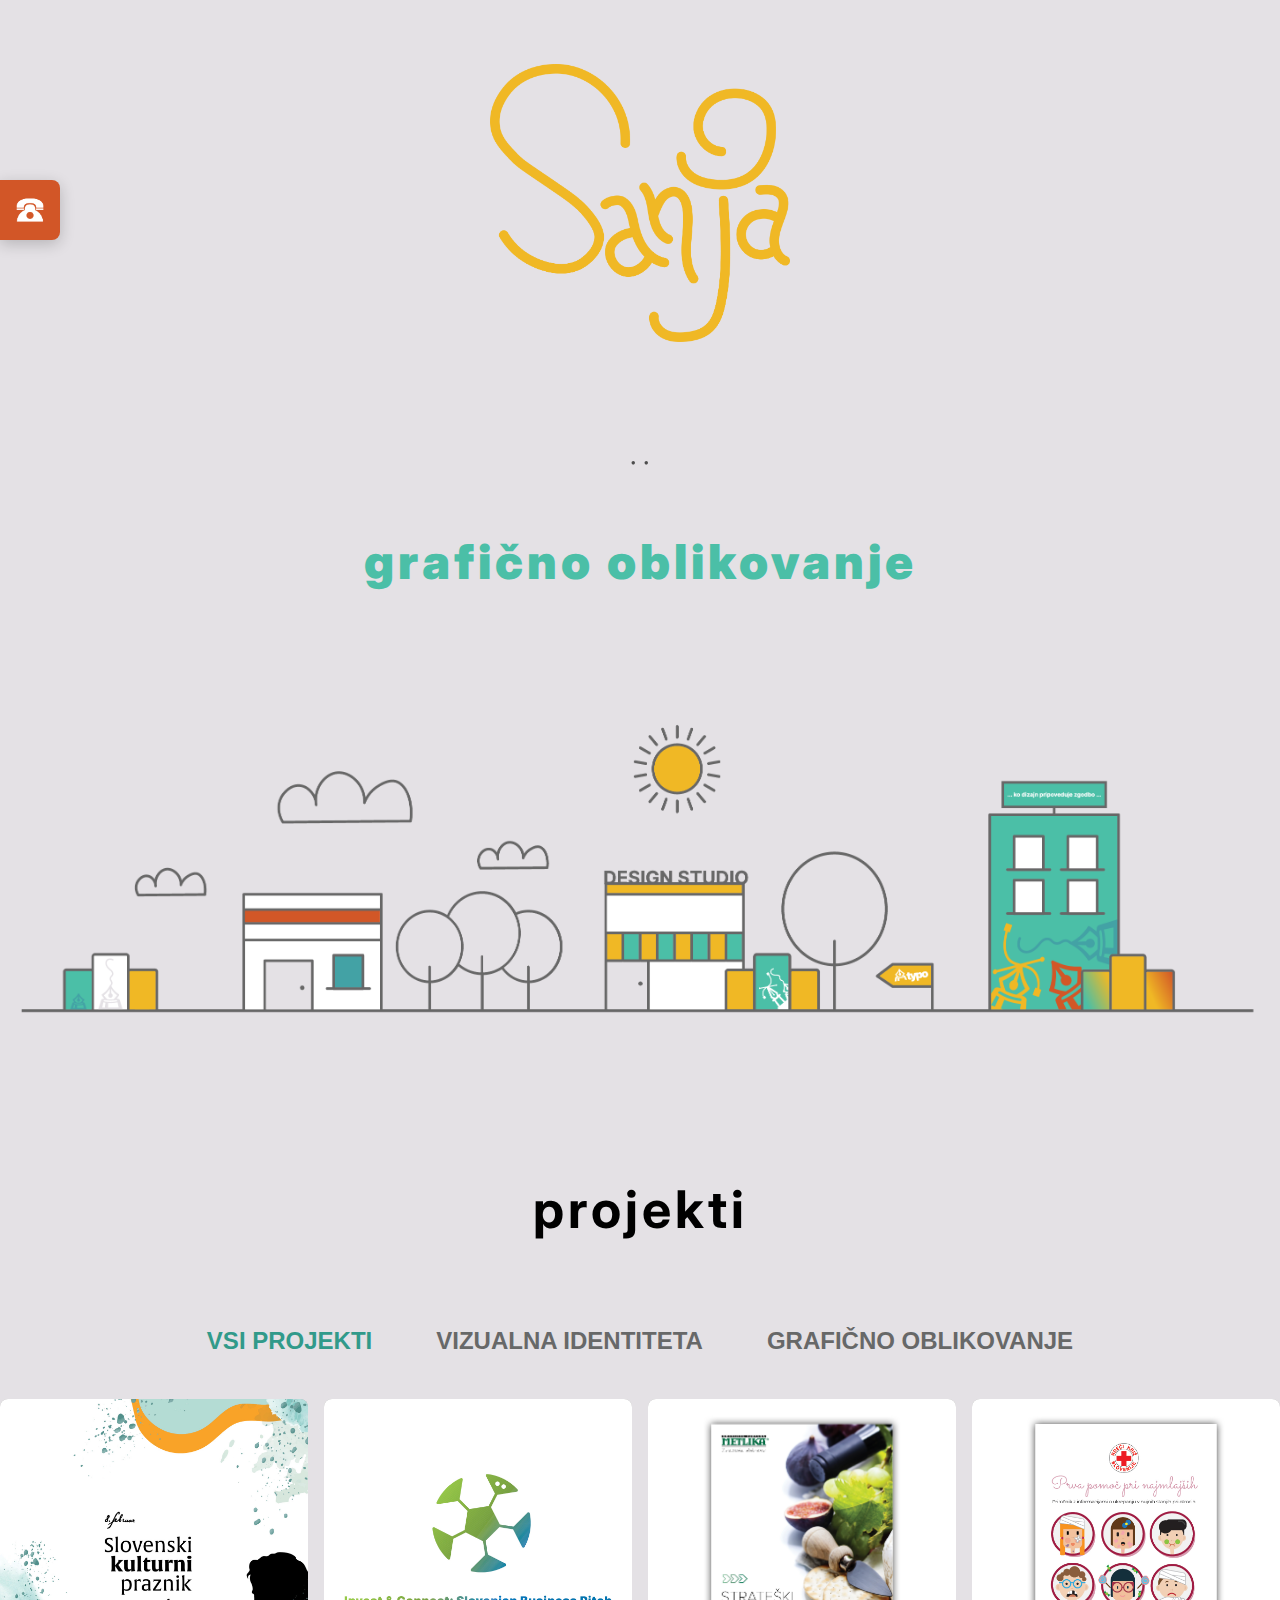
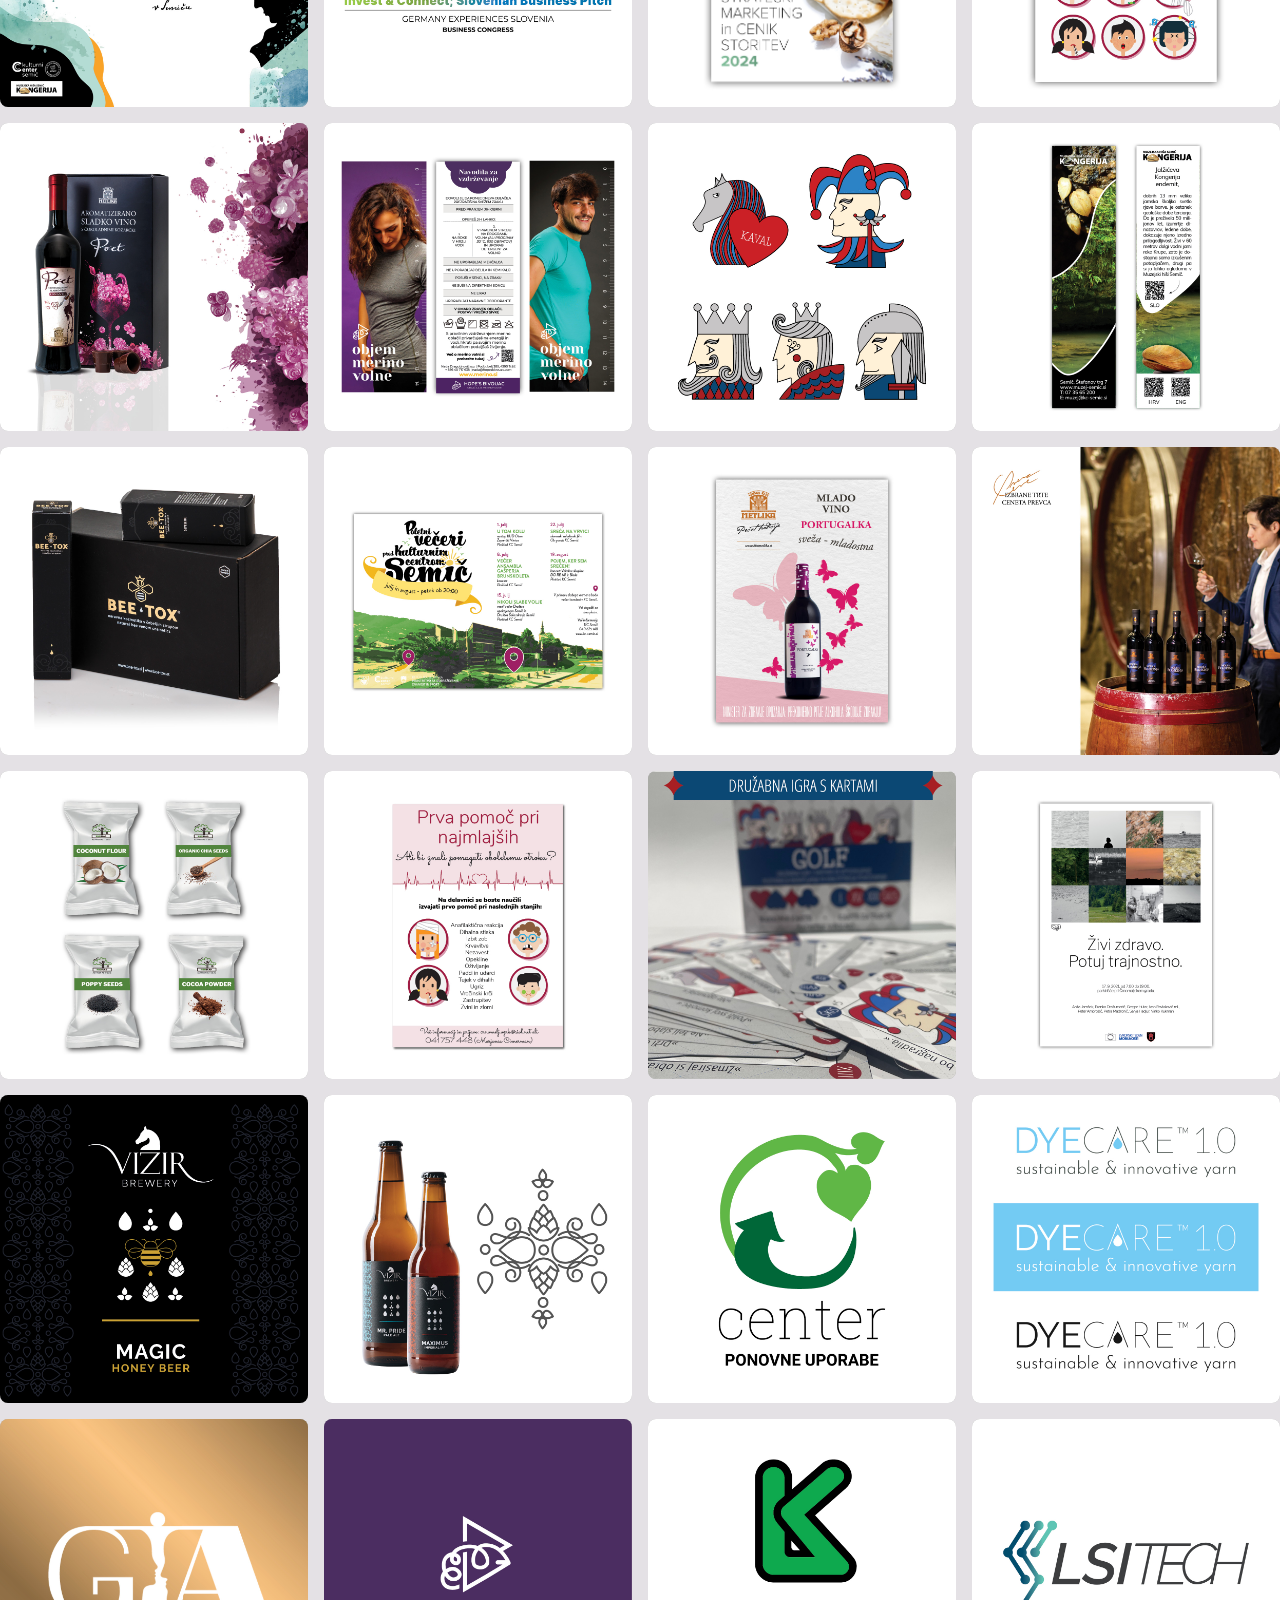
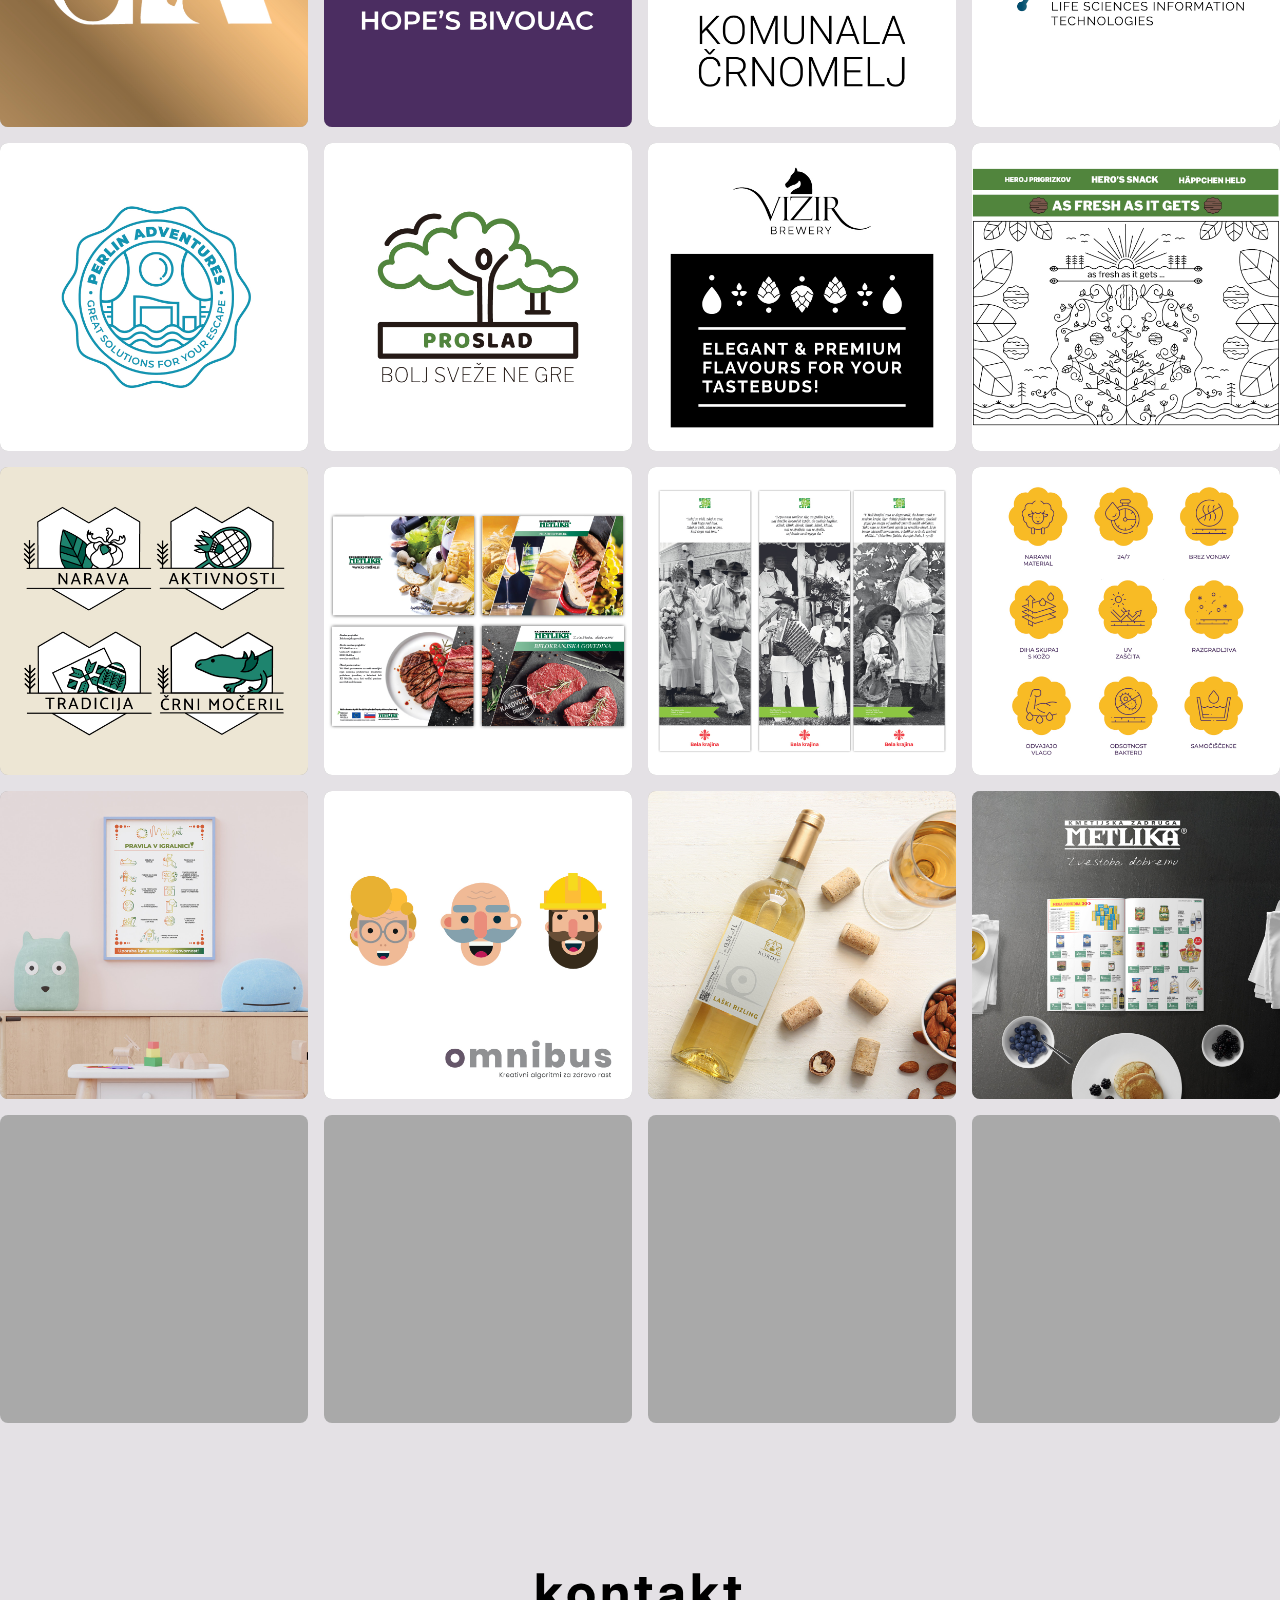
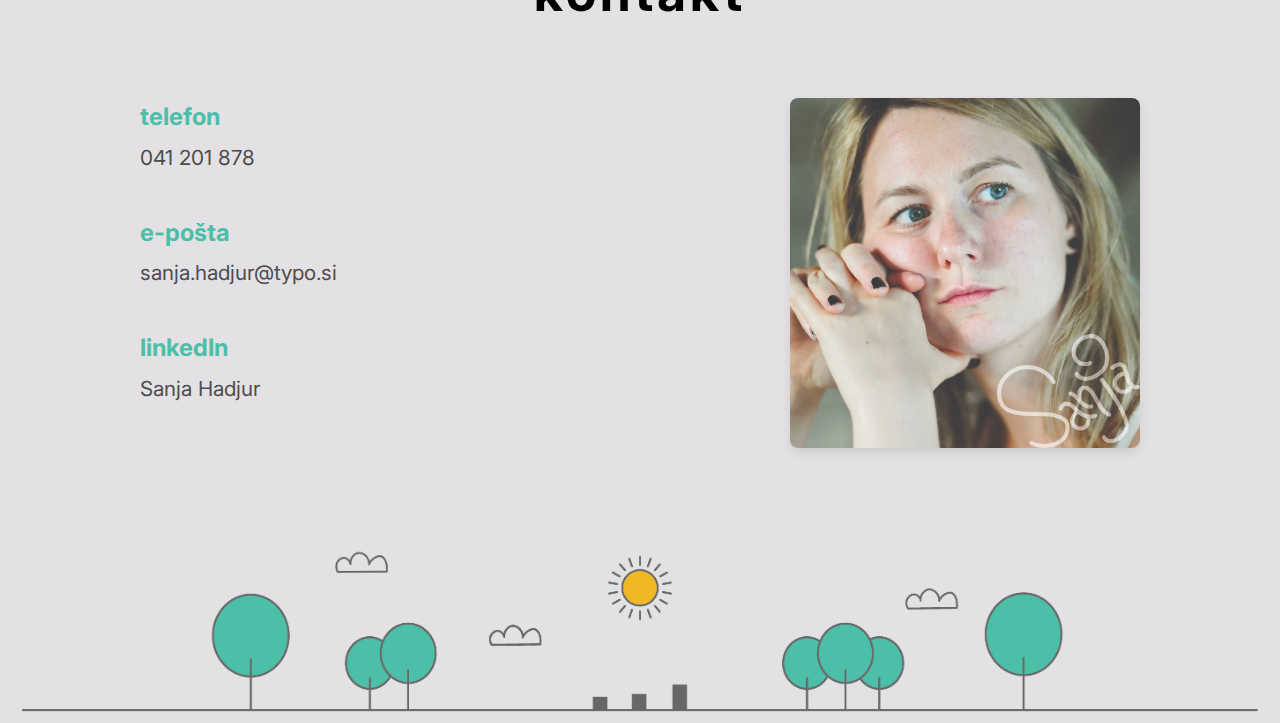
==== commit be50e68c: "overall styling" ====
--- a/index.html
+++ b/index.html
@@ -66,19 +66,19 @@
 
         <!-- Contact Section -->
         <section id="contact" class="container">
-            <h2 class="section-title-text">Kontakt</h2>
+            <h2 class="section-title-text">kontakt</h2>
             <div class="contact-content">
                 <div class="contact-info">
                     <div class="contact-item">
-                        <h3>Telefon</h3>
+                        <h3>telefon</h3>
                         <p><a href="tel:+38641201878">041 201 878</a></p>
                     </div>
                     <div class="contact-item">
-                        <h3>E-pošta</h3>
+                        <h3>e-pošta</h3>
                         <p><a href="mailto:sanja.hadjur@typo.si">sanja.hadjur@typo.si</a></p>
                     </div>
                     <div class="contact-item">
-                        <h3>LinkedIn</h3>
+                        <h3>linkedIn</h3>
                         <p><a href="https://si.linkedin.com/in/sanjahadjur" target="_blank" rel="noopener noreferrer">Sanja Hadjur</a></p>
                     </div>
                 </div>
--- a/assets/css/styles.css
+++ b/assets/css/styles.css
@@ -26,7 +26,7 @@
   --color-blue-dark: #2B8185;
 
   --color-heading: #000000;
-  --color-link-hover: var(--color-secondary);
+  --color-link-hover: var(--color-secondary-light);
   --color-placeholder-bg: #dddddd;
   --color-placeholder-border: var(--color-background-dark);
 
@@ -319,6 +319,10 @@
   background: linear-gradient(45deg, rgba(77, 77, 77, 0.8), rgba(103, 104, 104, 0.8), rgba(129, 129, 129, 0.8));
 }
 
+.card-back.blue {
+  background: linear-gradient(45deg, rgba(108, 162, 165, 0.8), rgba(117, 186, 189, 0.8), rgba(140, 199, 201, 0.8));
+}
+
 /* About Section */
 #about {
   padding: 4rem 0;
@@ -565,6 +569,7 @@
 
 /* Mobile Styles */
 @media (max-width: 767px) {
+
   /* Welcome Section */
   .welcome-title-image {
     max-width: 200px;
@@ -645,11 +650,13 @@
   .section-title-text {
     font-size: 2.75rem;
     letter-spacing: 4px;
+    margin-bottom: 2rem;
   }
 }
 
 /* Desktop Styles */
 @media (min-width: 1024px) {
+
   /* Container */
   .container {
     max-width: 1400px;
@@ -657,7 +664,7 @@
 
   /* Welcome Section */
   .welcome-title-image {
-    max-width: 400px;
+    max-width: 300px;
   }
 
   .welcome-tagline {
@@ -683,13 +690,11 @@
   .section-title-text {
     font-size: 3.25rem;
     letter-spacing: 4px;
+    margin-bottom: 4rem;
   }
 
   /* Footer */
   footer .container {
-    flex-direction: row;
-    justify-content: space-between;
-  }
-}
-
-/*==================== End of Styles ====================*/
+    flex-direction: column;
+  }
+}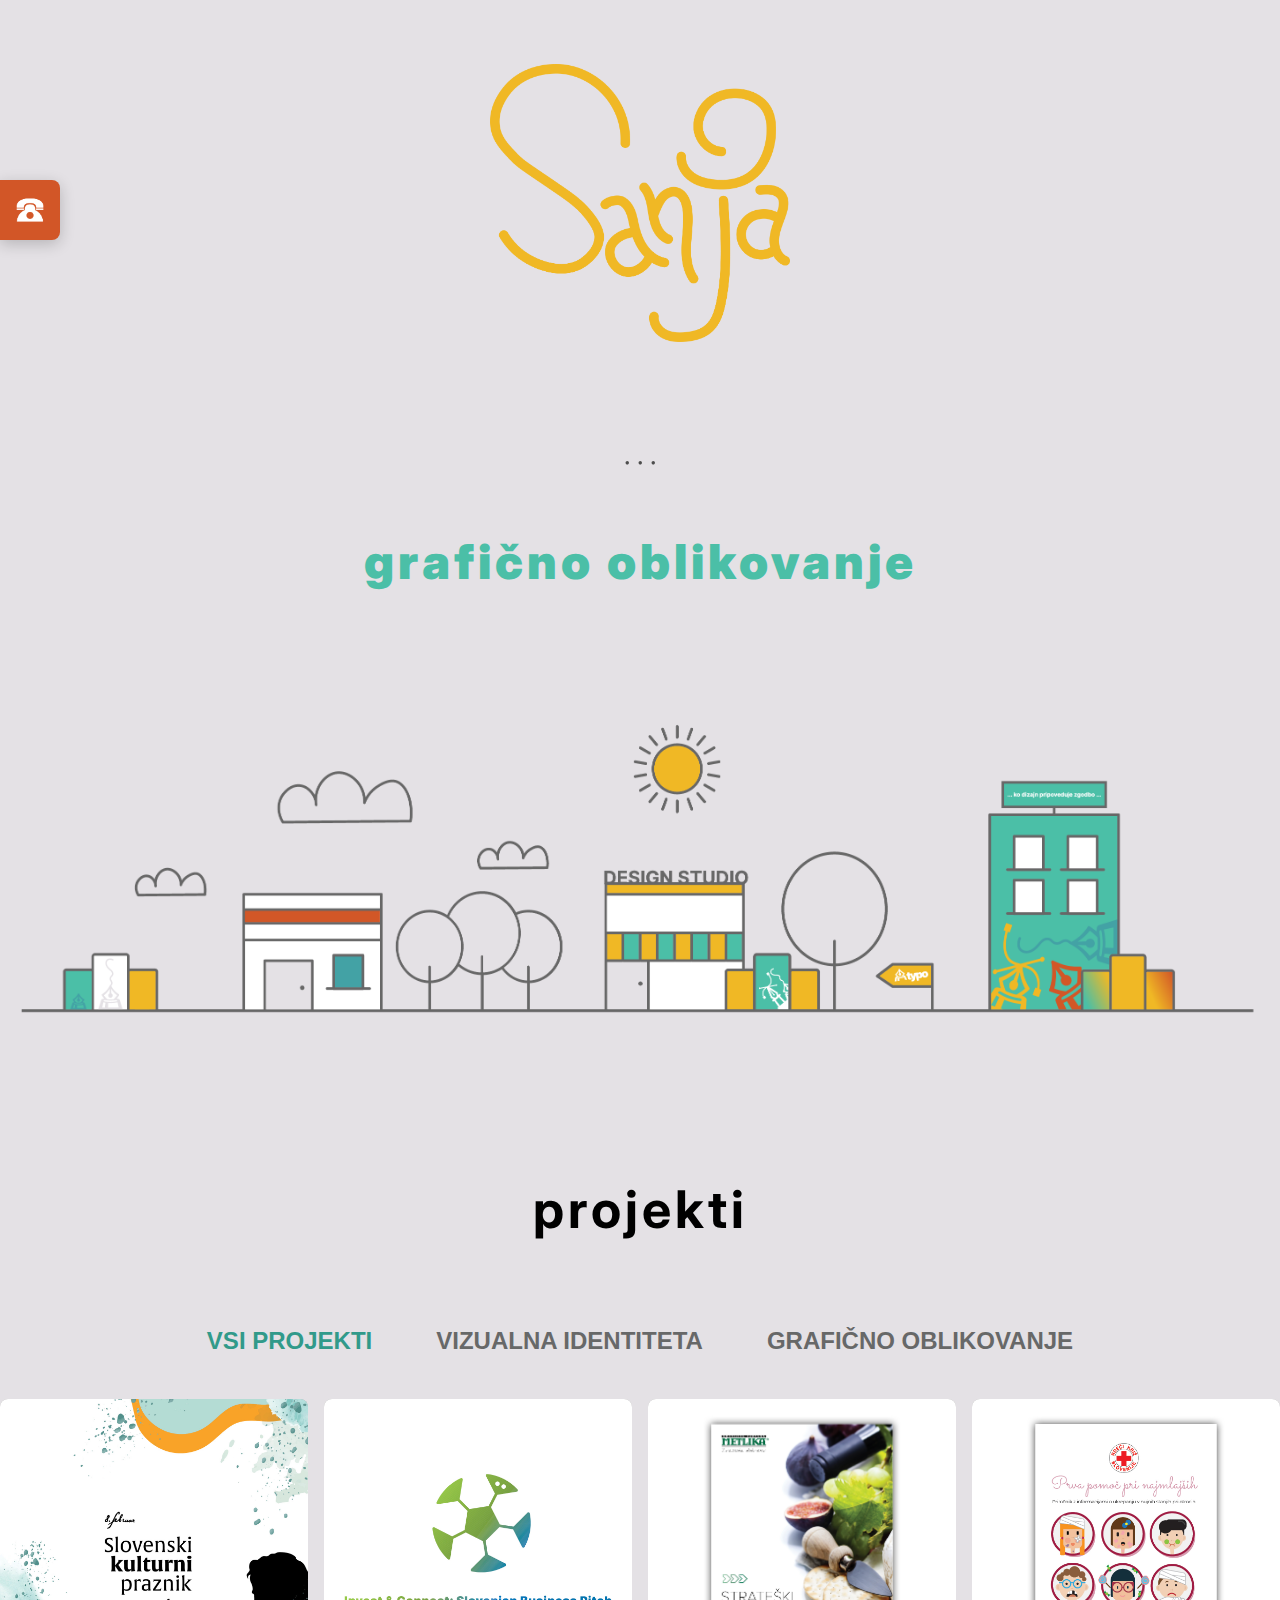
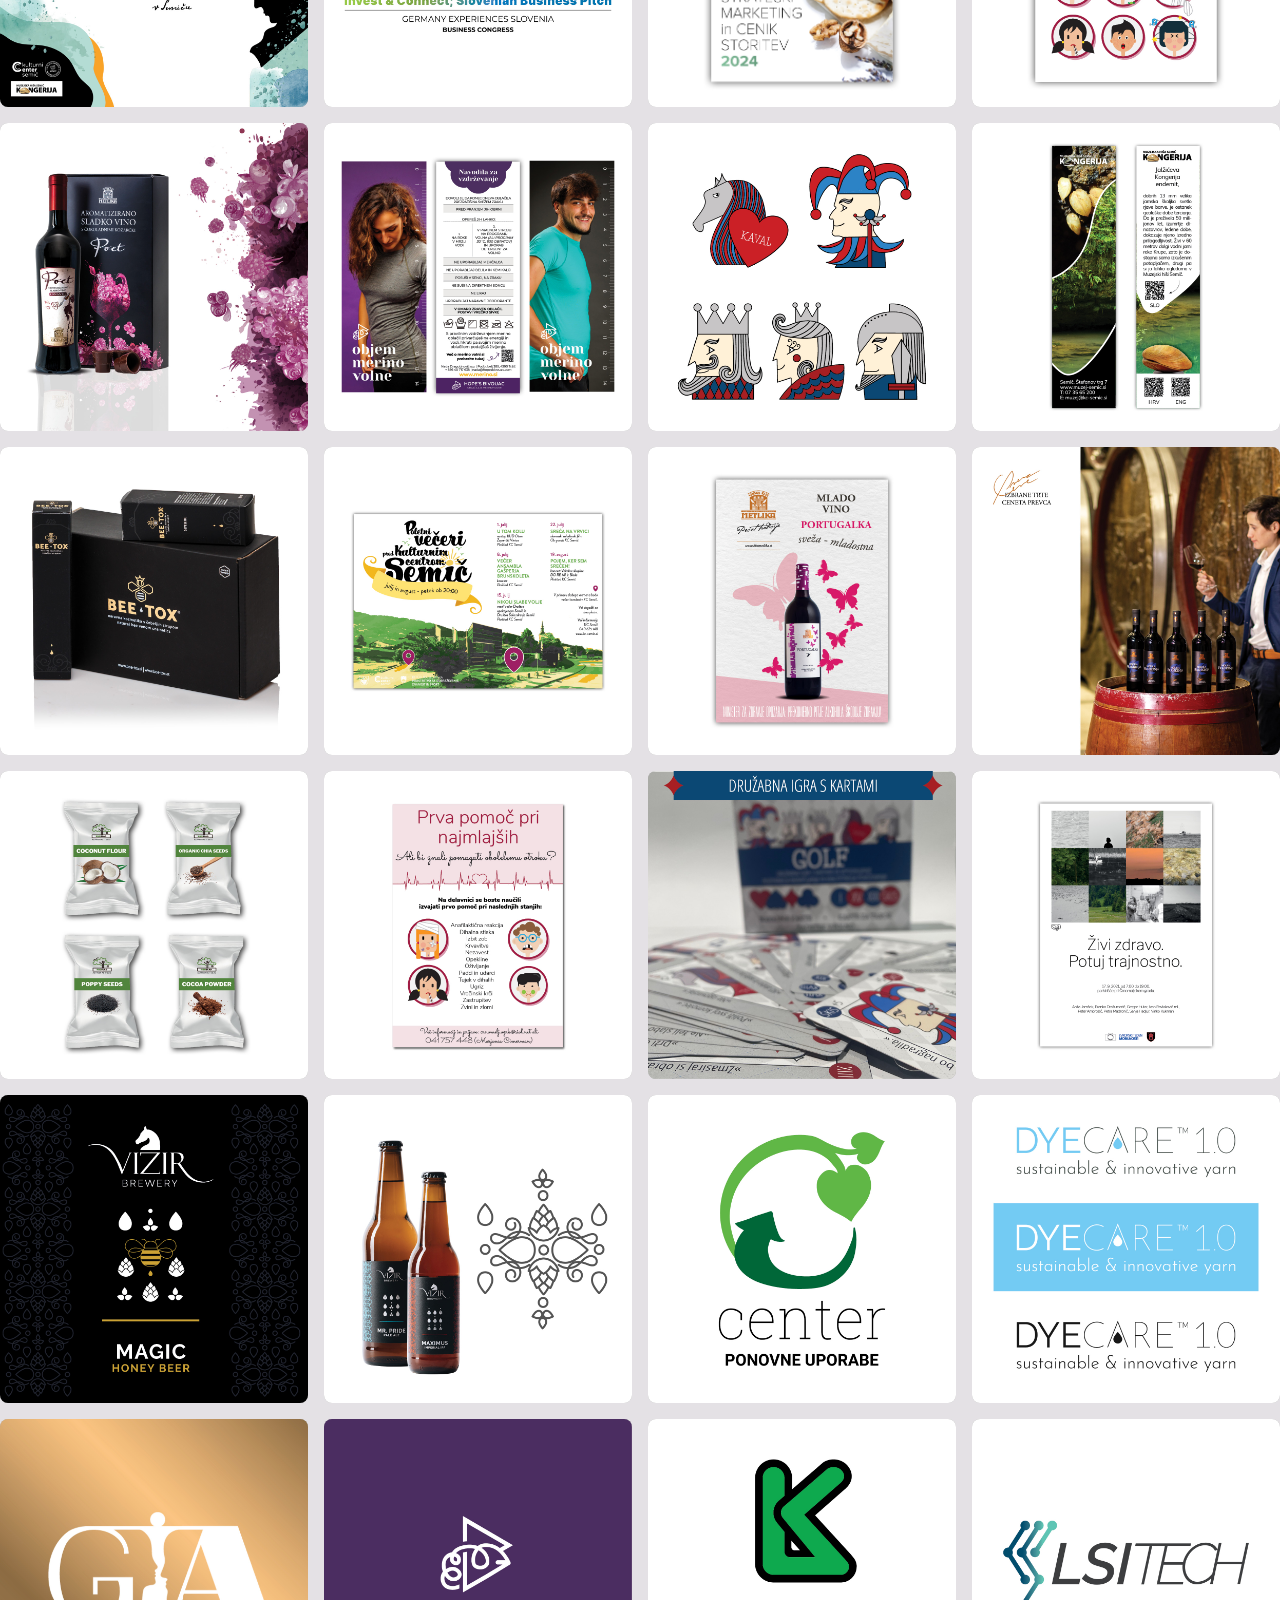
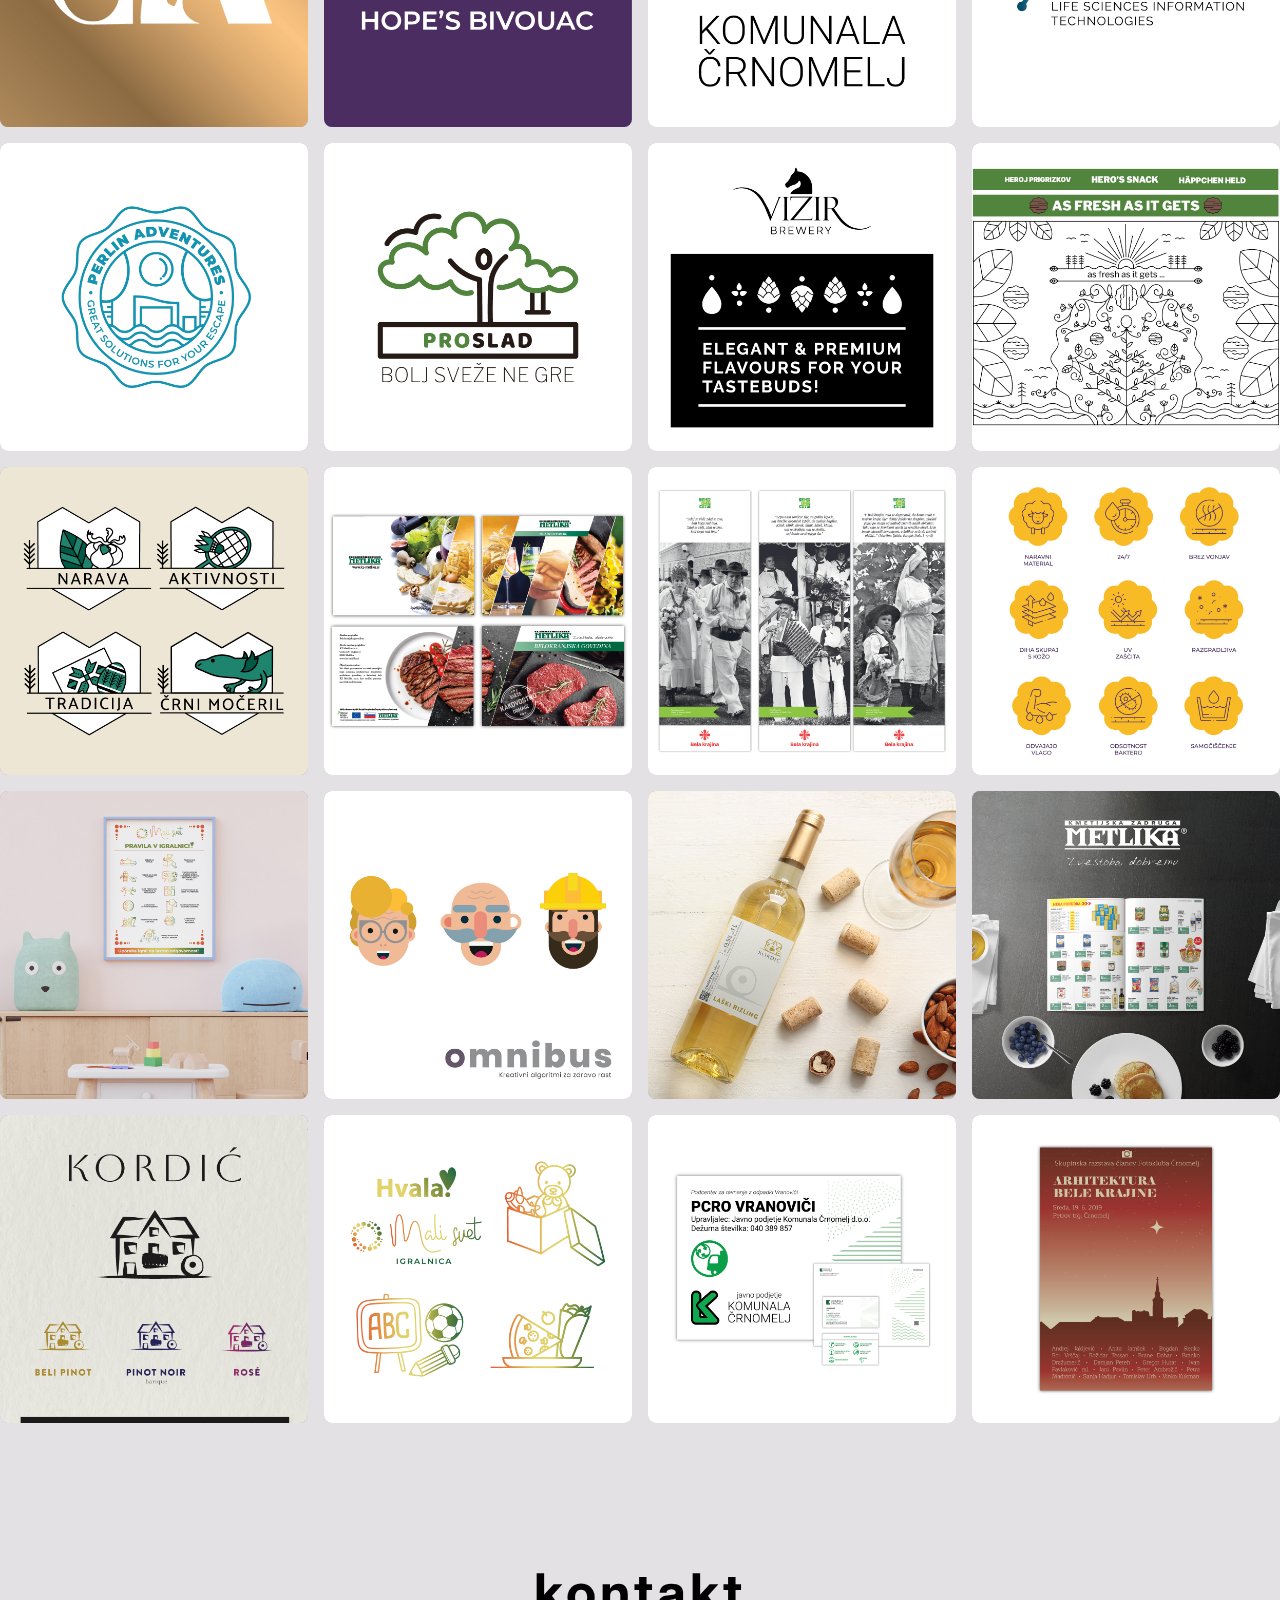
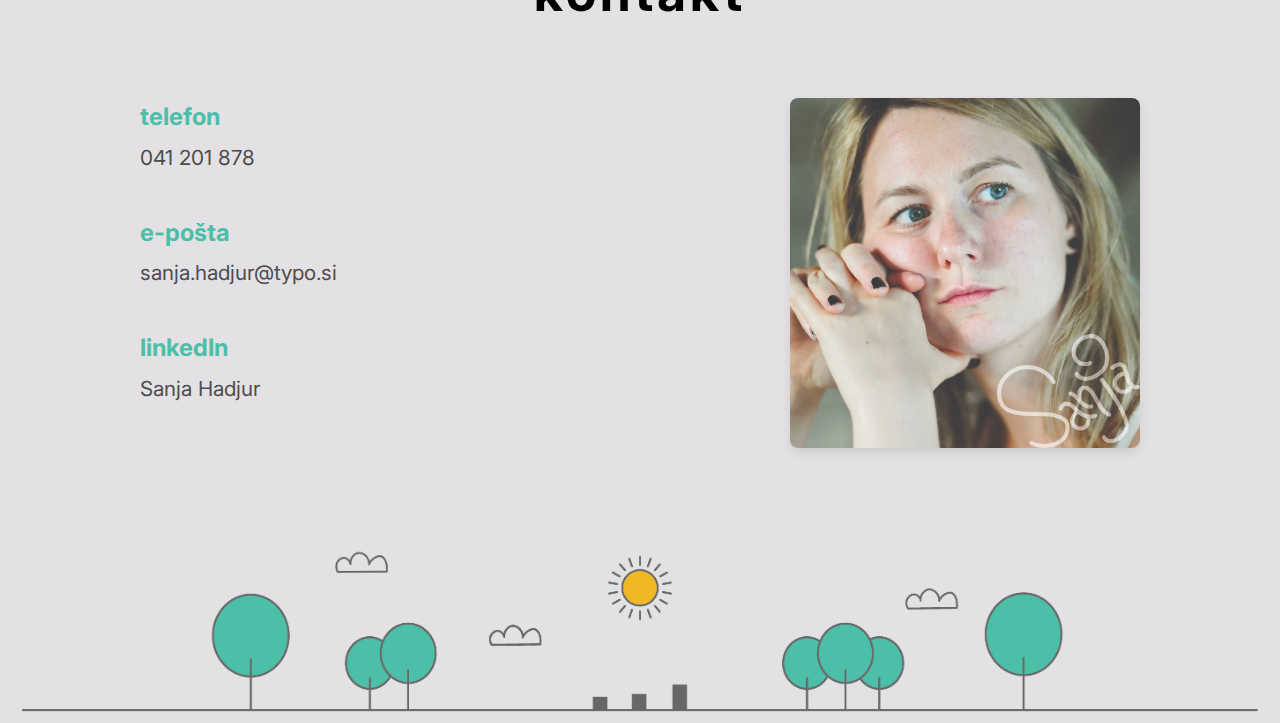
==== commit 13ba5536: "favicon in deploy" ====
--- a/index.html
+++ b/index.html
@@ -20,6 +20,40 @@
     <!-- Google Font -->
     <link href="https://fonts.googleapis.com/css2?family=Inter:wght@400;600;700&display=swap"
         rel="stylesheet">
+    <!-- Add favicon links -->
+    <link rel="apple-touch-icon"
+        sizes="180x180"
+        href="assets/images/favicon/apple-touch-icon.png">
+    <link rel="icon"
+        type="image/png"
+        sizes="32x32"
+        href="assets/images/favicon/favicon-32x32.png">
+    <link rel="icon"
+        type="image/png"
+        sizes="16x16"
+        href="assets/images/favicon/favicon-16x16.png">
+    <link rel="manifest"
+        href="assets/images/favicon/site.webmanifest">
+    <link rel="mask-icon"
+        href="assets/images/favicon/safari-pinned-tab.svg"
+        color="#5bbad5">
+    <link rel="shortcut icon"
+        href="assets/images/favicon/favicon.ico">
+    <meta name="msapplication-TileColor"
+        content="#da532c">
+    <meta name="msapplication-config"
+        content="images/favicon/browserconfig.xml">
+    <meta name="theme-color"
+        content="#ffffff">
+
+    <!-- Basic SEO -->
+    <meta name="description"
+        content="Grafično oblikovanje, oblikovanje embalaže in etiket, trajnostna embalaža s ponovno rabo, oblikovanje tiskovin.">
+    <meta name="keywords"
+        content="oblikovanje, grafike, design, dizajn">
+    <meta name="author"
+        content="Typo.si">
+
 </head>
 
 <body>
@@ -33,16 +67,19 @@
                         alt="Sanja Logo">
                 </div>
                 <div class="welcome-text">
-                    <p class="welcome-tagline" id="typed-tagline"></p>
+                    <p class="welcome-tagline"
+                        id="typed-tagline"></p>
                     <p class="welcome-subtitle">grafično oblikovanje</p>
                 </div>
                 <div class="welcome-city-image">
                     <img src="assets/images/general/welcome_city.png"
-                        alt="Welcome City" loading="lazy">
+                        alt="Welcome City"
+                        loading="lazy">
                 </div>
                 <div class="welcome-city-image-mobile">
                     <img src="assets/images/general/welcome_city_mobile.png"
-                        alt="Welcome City" loading="lazy">
+                        alt="Welcome City"
+                        loading="lazy">
                 </div>
             </div>
         </section>
@@ -65,7 +102,8 @@
 
 
         <!-- Contact Section -->
-        <section id="contact" class="container">
+        <section id="contact"
+            class="container">
             <h2 class="section-title-text">kontakt</h2>
             <div class="contact-content">
                 <div class="contact-info">
@@ -79,11 +117,15 @@
                     </div>
                     <div class="contact-item">
                         <h3>linkedIn</h3>
-                        <p><a href="https://si.linkedin.com/in/sanjahadjur" target="_blank" rel="noopener noreferrer">Sanja Hadjur</a></p>
+                        <p><a href="https://si.linkedin.com/in/sanjahadjur"
+                                target="_blank"
+                                rel="noopener noreferrer">Sanja Hadjur</a></p>
                     </div>
                 </div>
                 <div class="contact-image">
-                    <img src="assets/images/general/sanja_foto.jpg" alt="Sanja Hadjur" loading="lazy">
+                    <img src="assets/images/general/sanja_foto.jpg"
+                        alt="Sanja Hadjur"
+                        loading="lazy">
                 </div>
             </div>
         </section>
@@ -106,18 +148,21 @@
     </main>
     <div class="goodbye-city">
         <img src="assets/images/general/goodbye_city.png"
-            alt="Goodbye City" loading="lazy">
+            alt="Goodbye City"
+            loading="lazy">
     </div>
     <div class="goodbye-city-mobile">
         <img src="assets/images/general/goodbye_city_mobile.png"
-            alt="Goodbye City" loading="lazy">
+            alt="Goodbye City"
+            loading="lazy">
     </div>
 
     <!-- Footer -->
     <footer>
         <div class="container">
             <p>&copy; 2024 Sanja Hadjur. Vse pravice pridržane.</p>
-            <a href="privacy.html" class="privacy-link">Politika zasebnosti</a>
+            <a href="privacy.html"
+                class="privacy-link">Politika zasebnosti</a>
         </div>
     </footer>
 
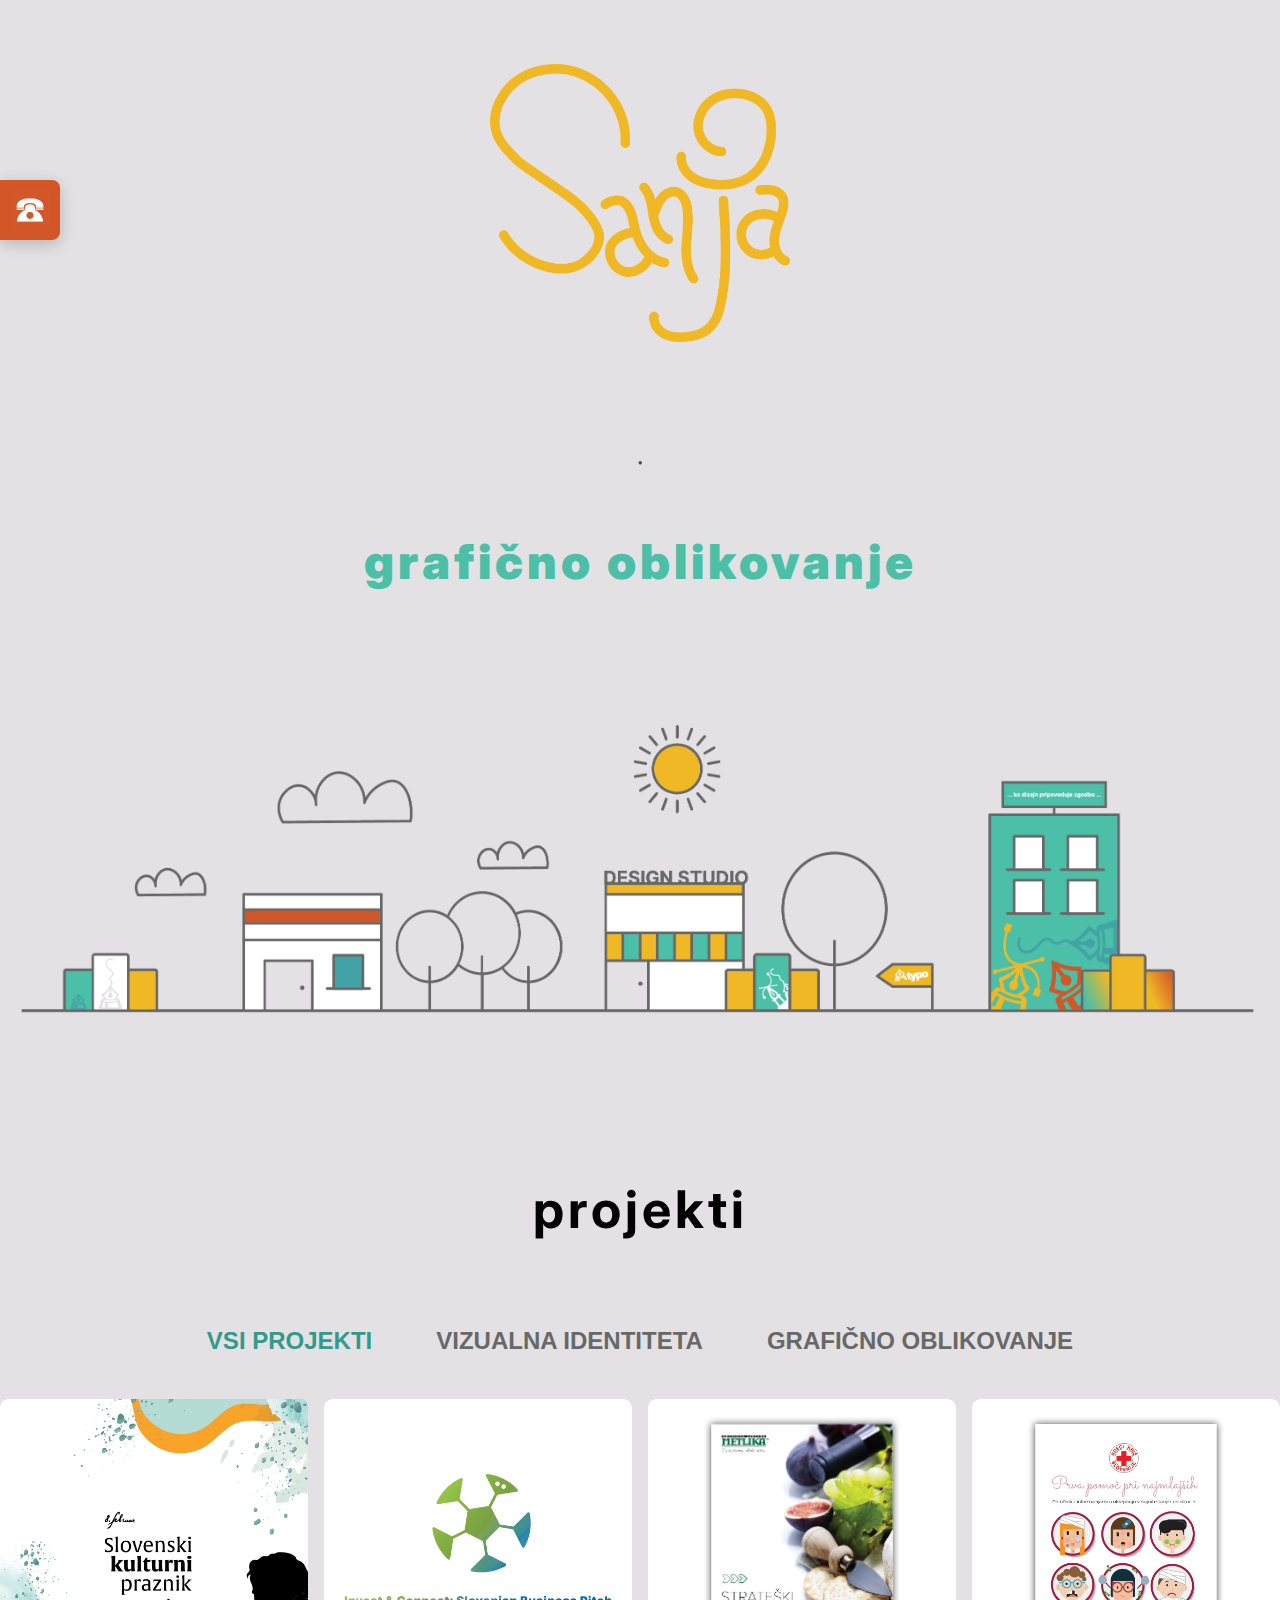
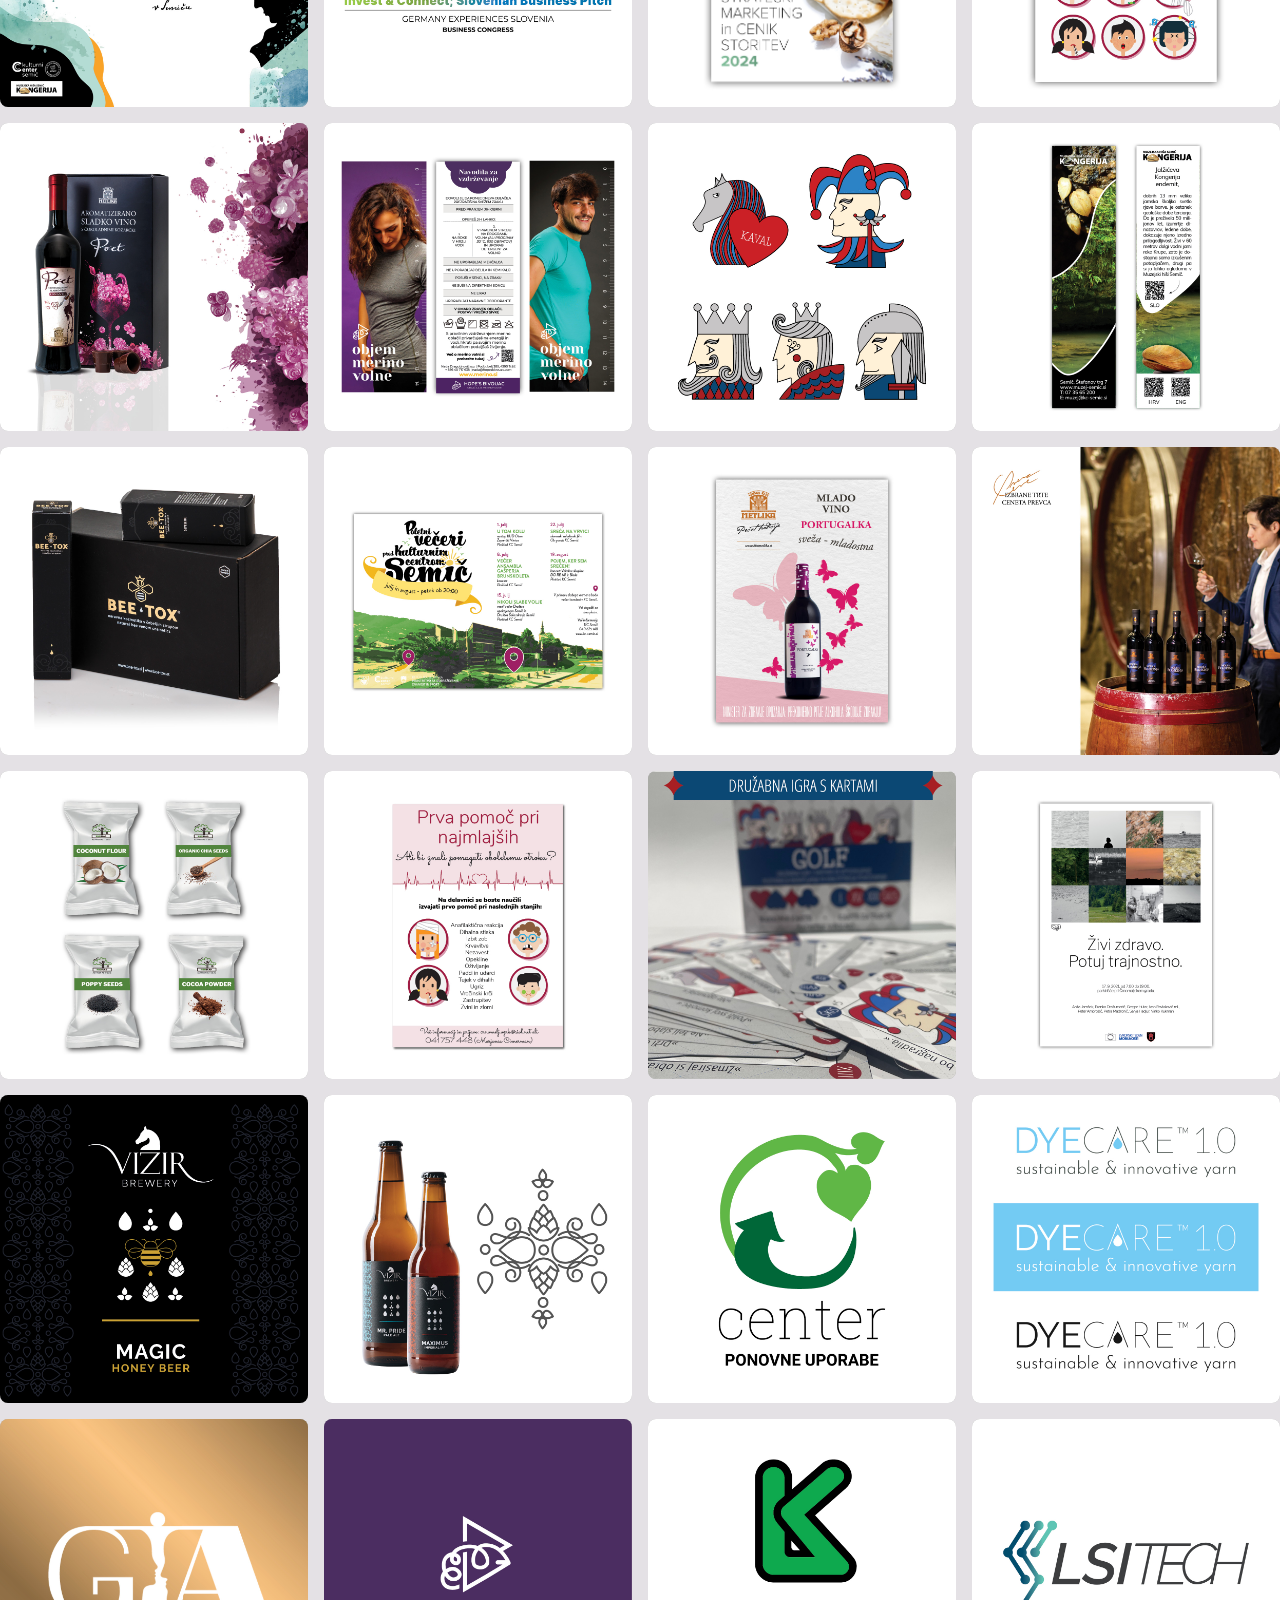
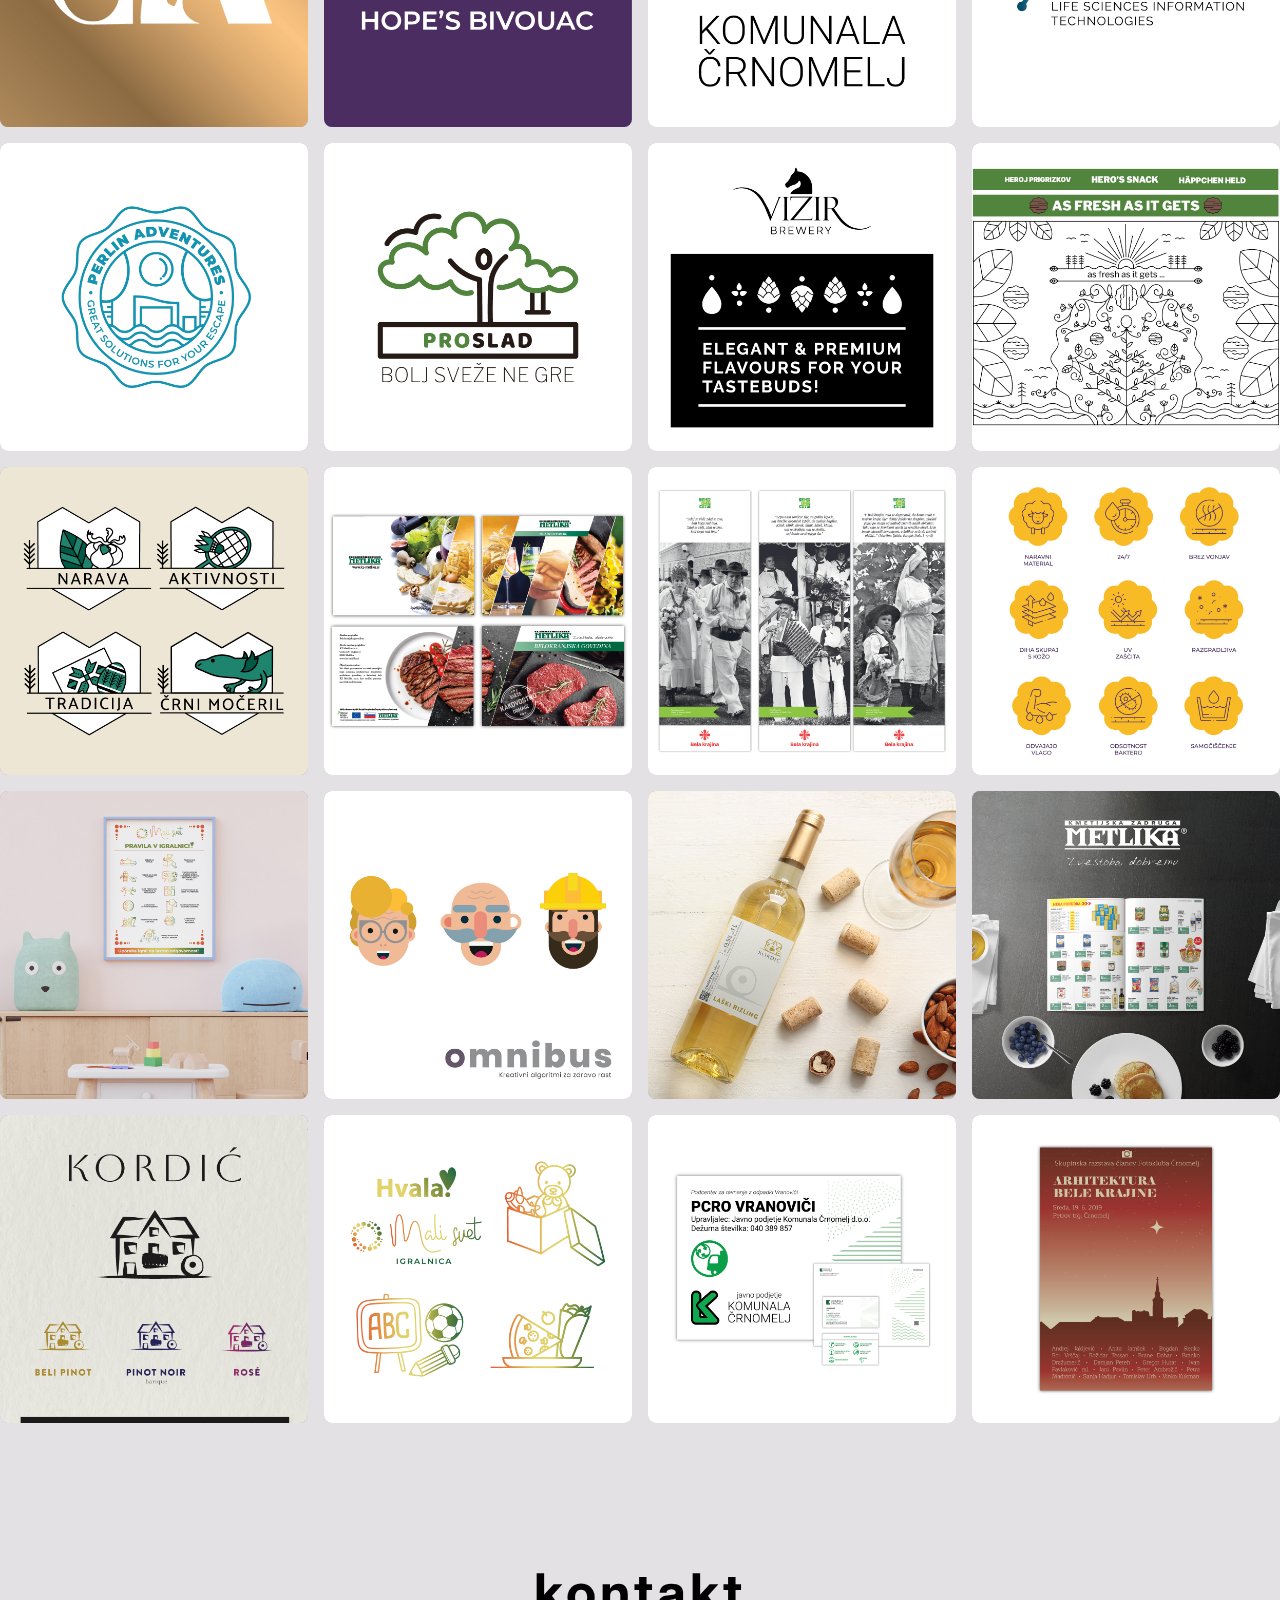
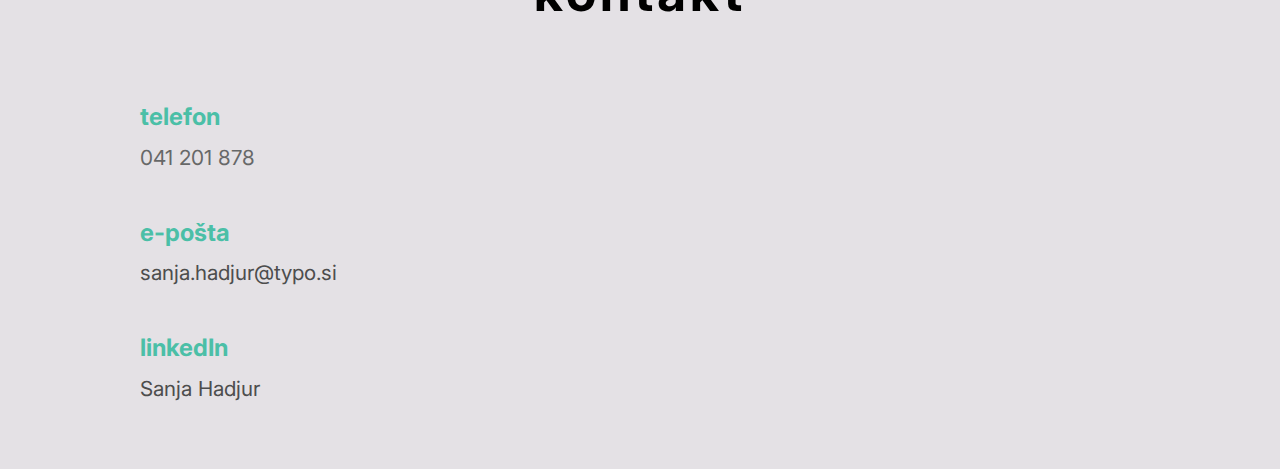
==== commit 38d2db91: "phone link again" ====
--- a/index.html
+++ b/index.html
@@ -45,6 +45,20 @@
         content="images/favicon/browserconfig.xml">
     <meta name="theme-color"
         content="#ffffff">
+
+    <style>
+        /* Prevent Safari from coloring phone numbers */
+        span.selectable {
+            -webkit-text-fill-color: inherit;
+            color: inherit;
+            text-decoration: none;
+        }
+
+        a[href^="tel"] {
+            color: inherit;
+            text-decoration: none;
+        }
+    </style>
 
     <!-- Basic SEO -->
     <meta name="description"
--- a/assets/css/styles.css
+++ b/assets/css/styles.css
@@ -45,6 +45,18 @@
   max-width: 100%;
   height: auto;
   display: block;
+}
+
+a[href^="tel"] {
+  color: inherit;
+  text-decoration: none;
+}
+
+/* Prevent Safari from coloring phone numbers */
+span.selectable {
+  -webkit-text-fill-color: inherit;
+  color: inherit;
+  text-decoration: none;
 }
 
 /*==================== Base Styles ====================*/
@@ -504,6 +516,8 @@
   color: #ffffff;
   user-select: text;
   cursor: text;
+  text-decoration: none;
+  color: #ffffff;
 }
 
 .info-panel .email-link {
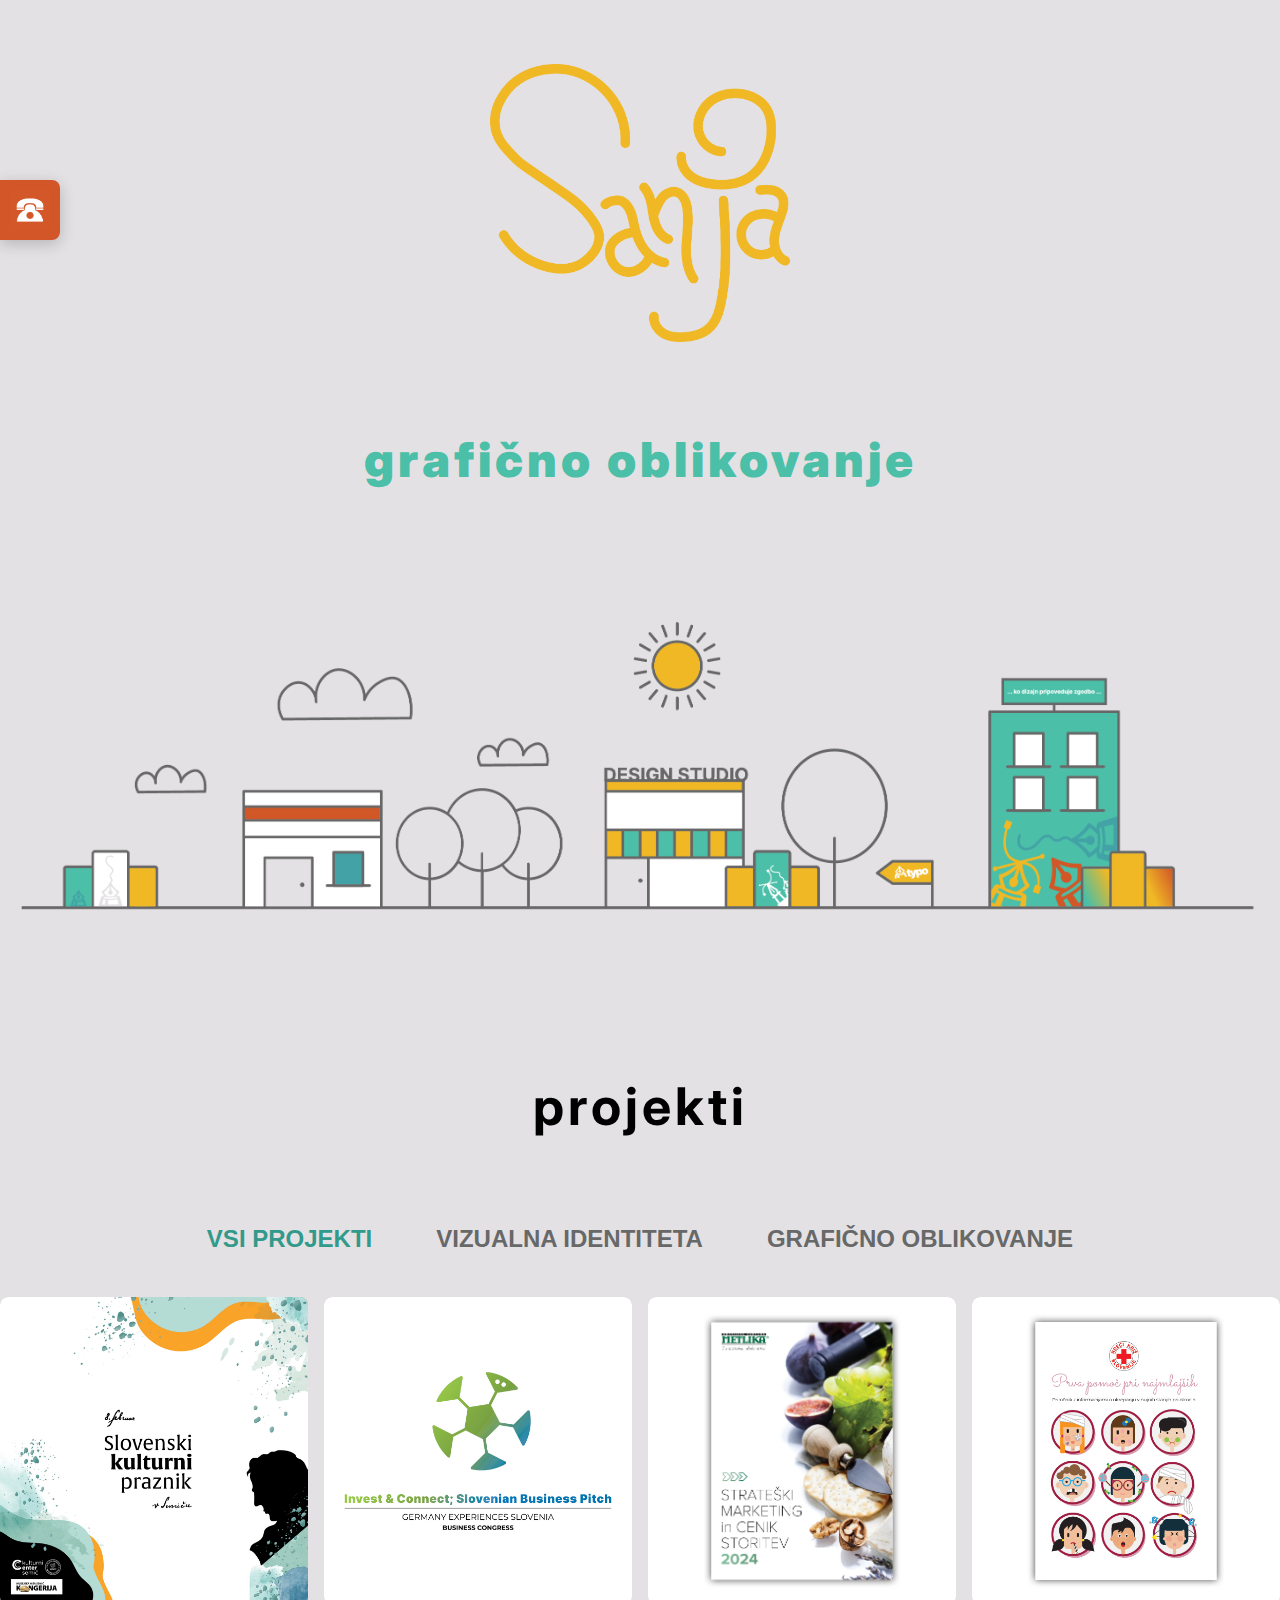
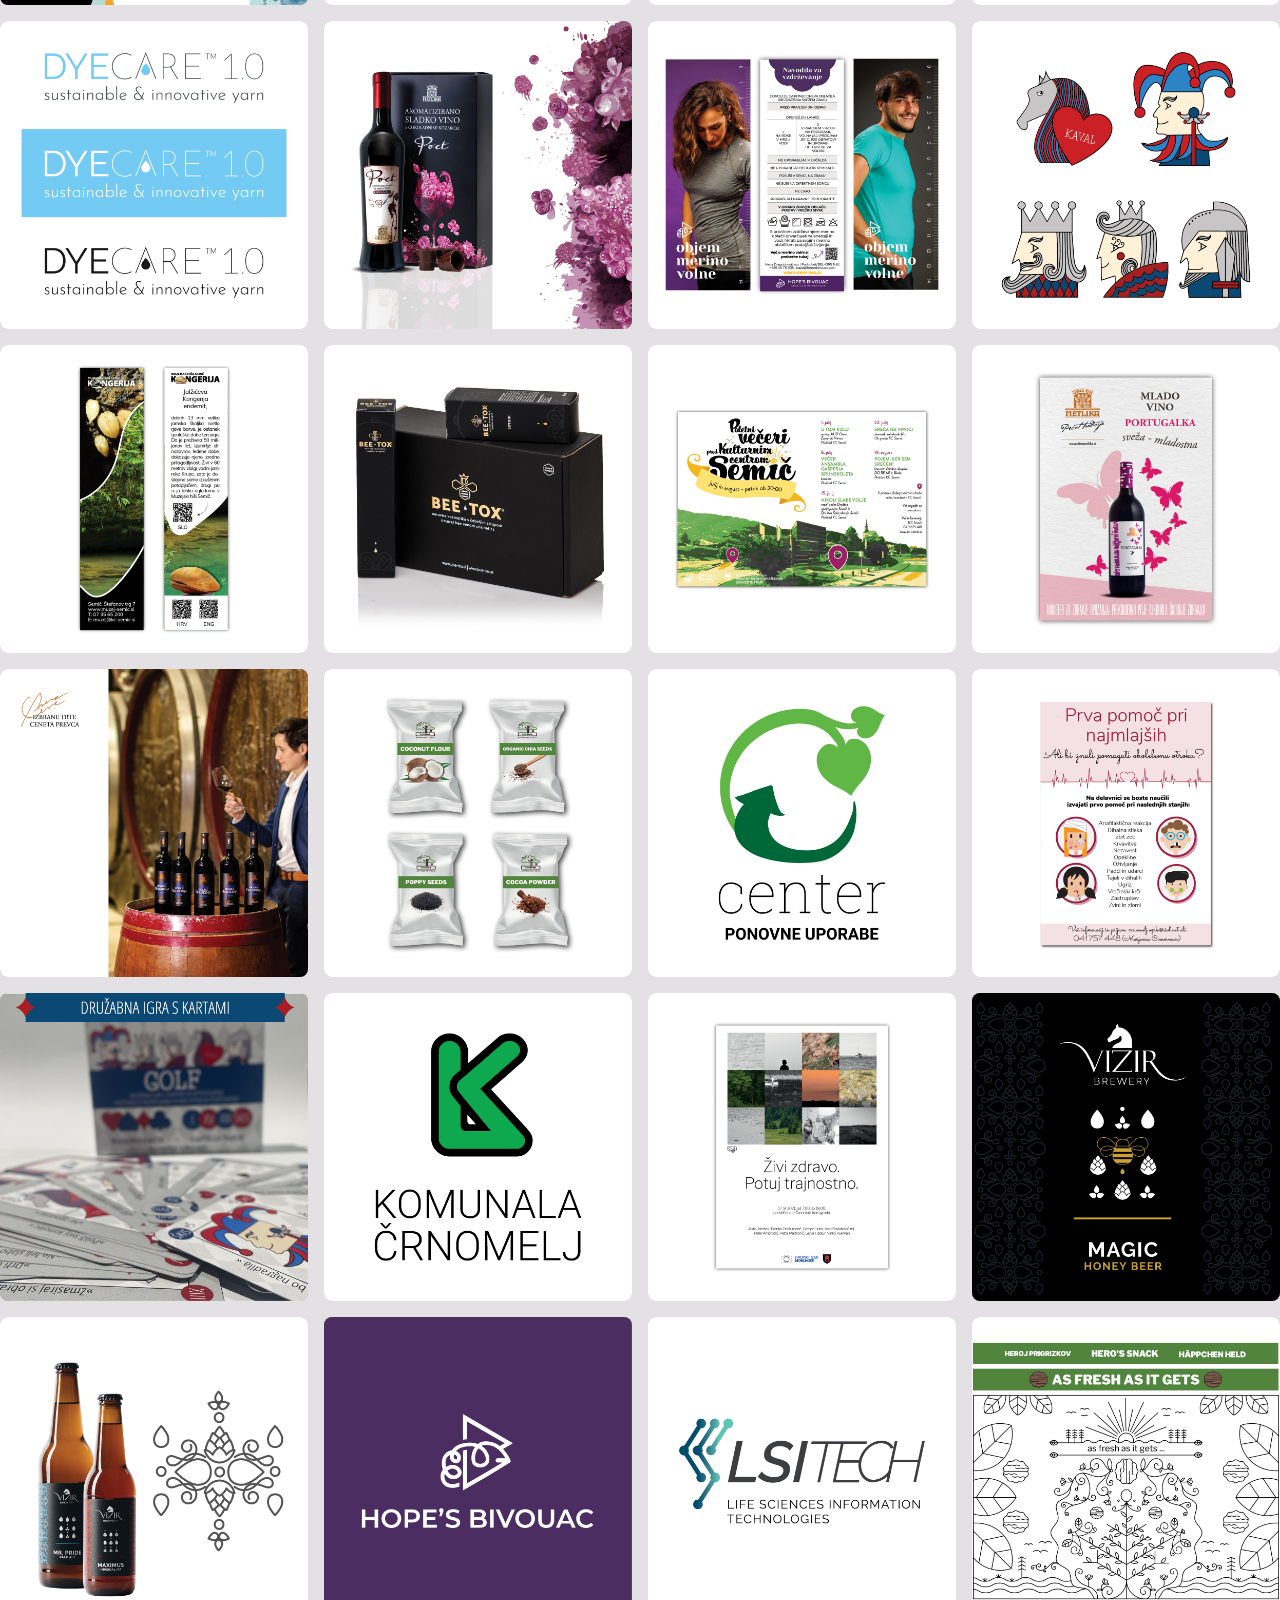
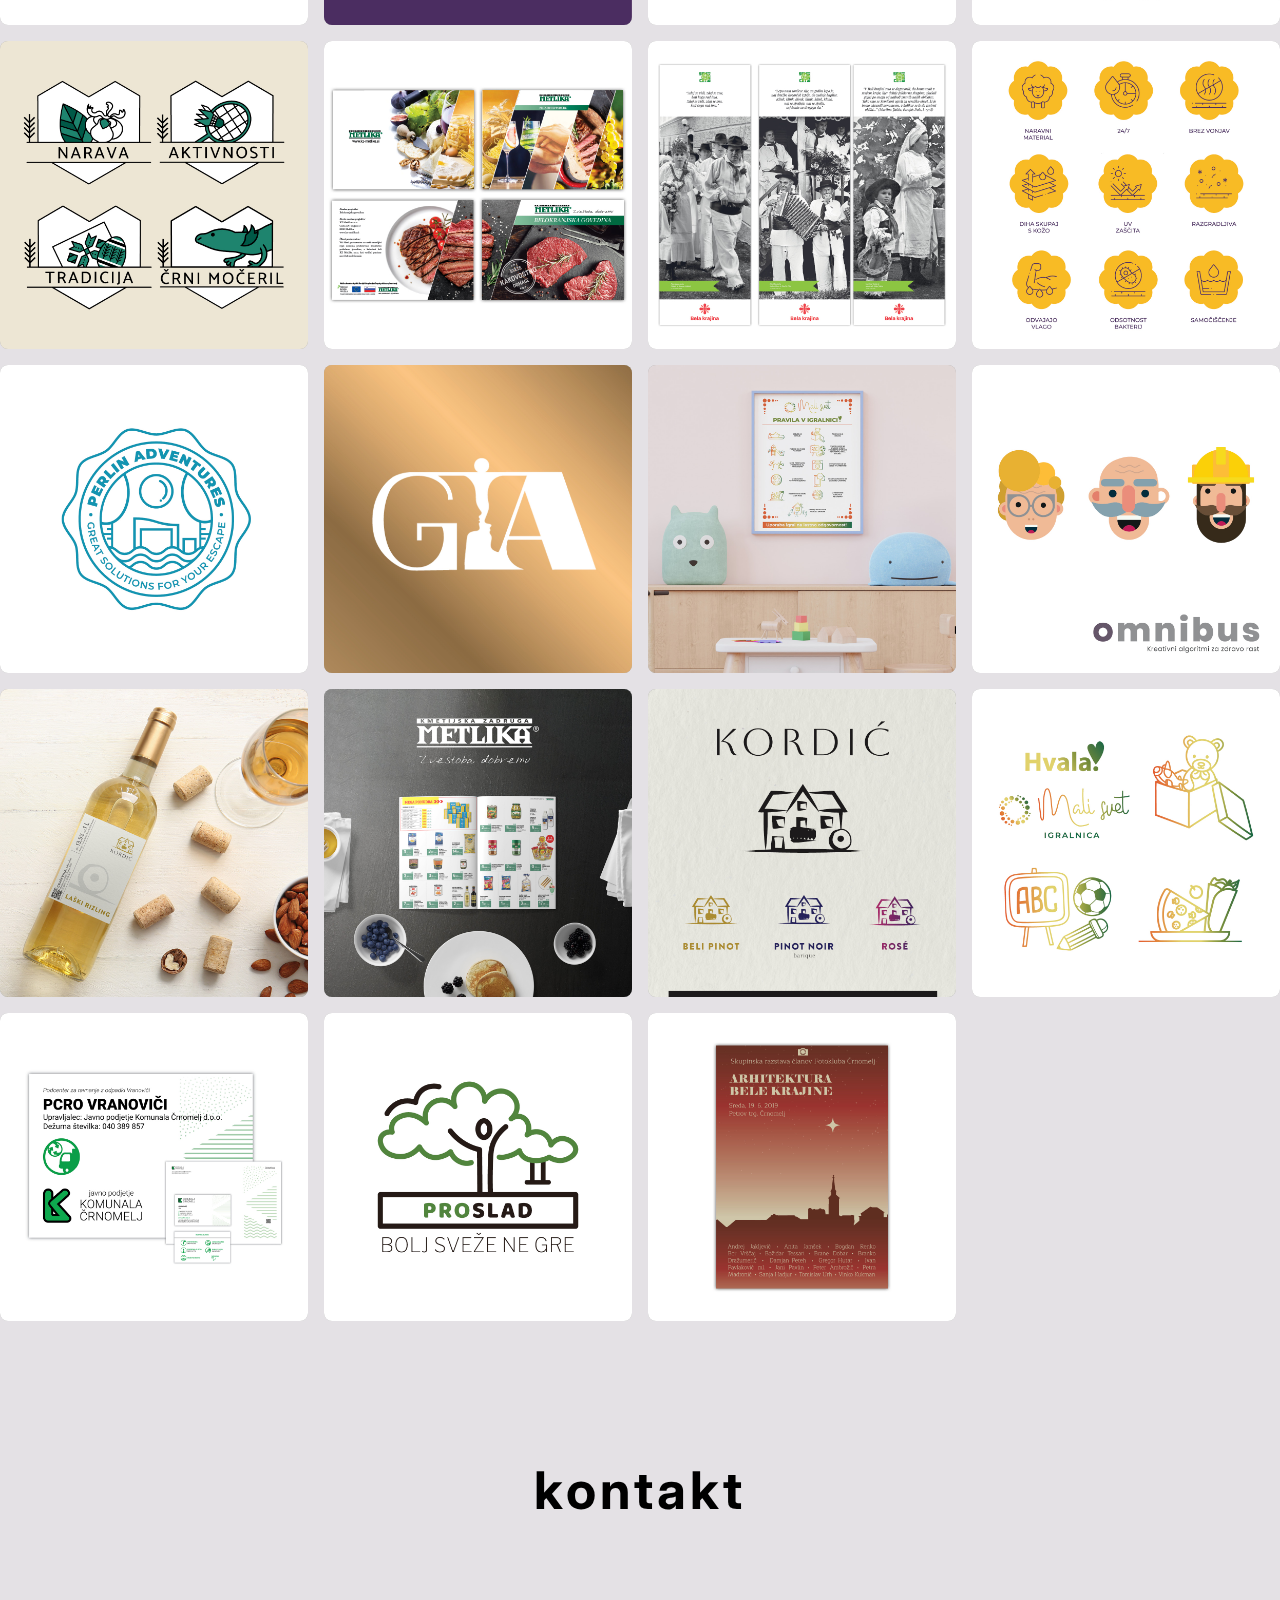
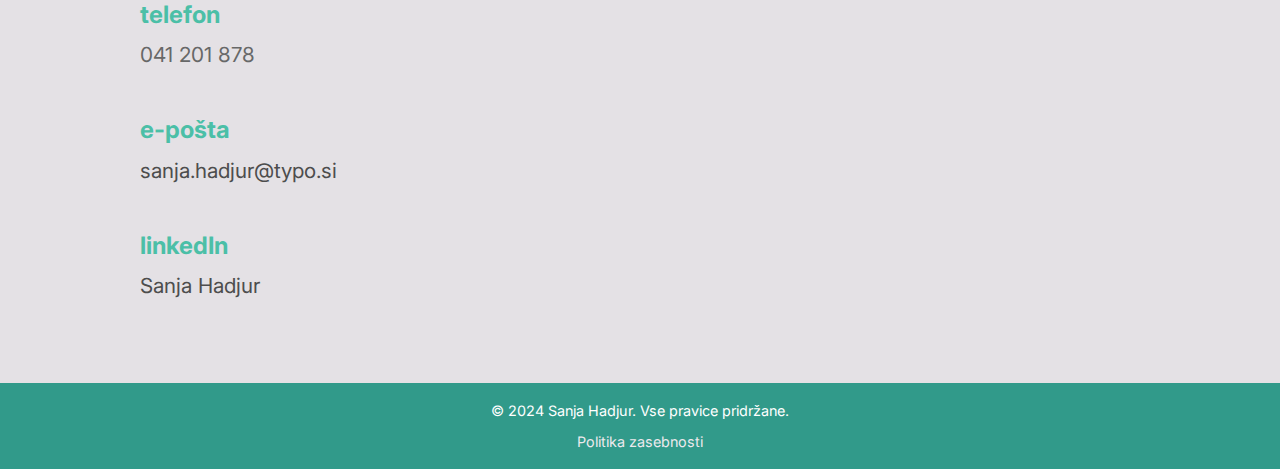
==== commit 6917c70e: "linkedin open in app" ====
--- a/index.html
+++ b/index.html
@@ -131,9 +131,11 @@
                     </div>
                     <div class="contact-item">
                         <h3>linkedIn</h3>
-                        <p><a href="https://si.linkedin.com/in/sanjahadjur"
+                        <p>
+                            <a href="https://si.linkedin.com/in/sanjahadjur"
                                 target="_blank"
-                                rel="noopener noreferrer">Sanja Hadjur</a></p>
+                                rel="noopener noreferrer">Sanja Hadjur</a>
+                        </p>
                     </div>
                 </div>
                 <div class="contact-image">
--- a/assets/css/styles.css
+++ b/assets/css/styles.css
@@ -645,14 +645,14 @@
 
   /* Floating Button */
   #floating-button {
-    width: 40px;
-    height: 40px;
+    width: 50px;
+    height: 50px;
     left: 0px;
   }
 
   #floating-button img {
-    width: 25px;
-    height: 25px;
+    width: 30px;
+    height: 30px;
     margin-left: 7px;
   }
 
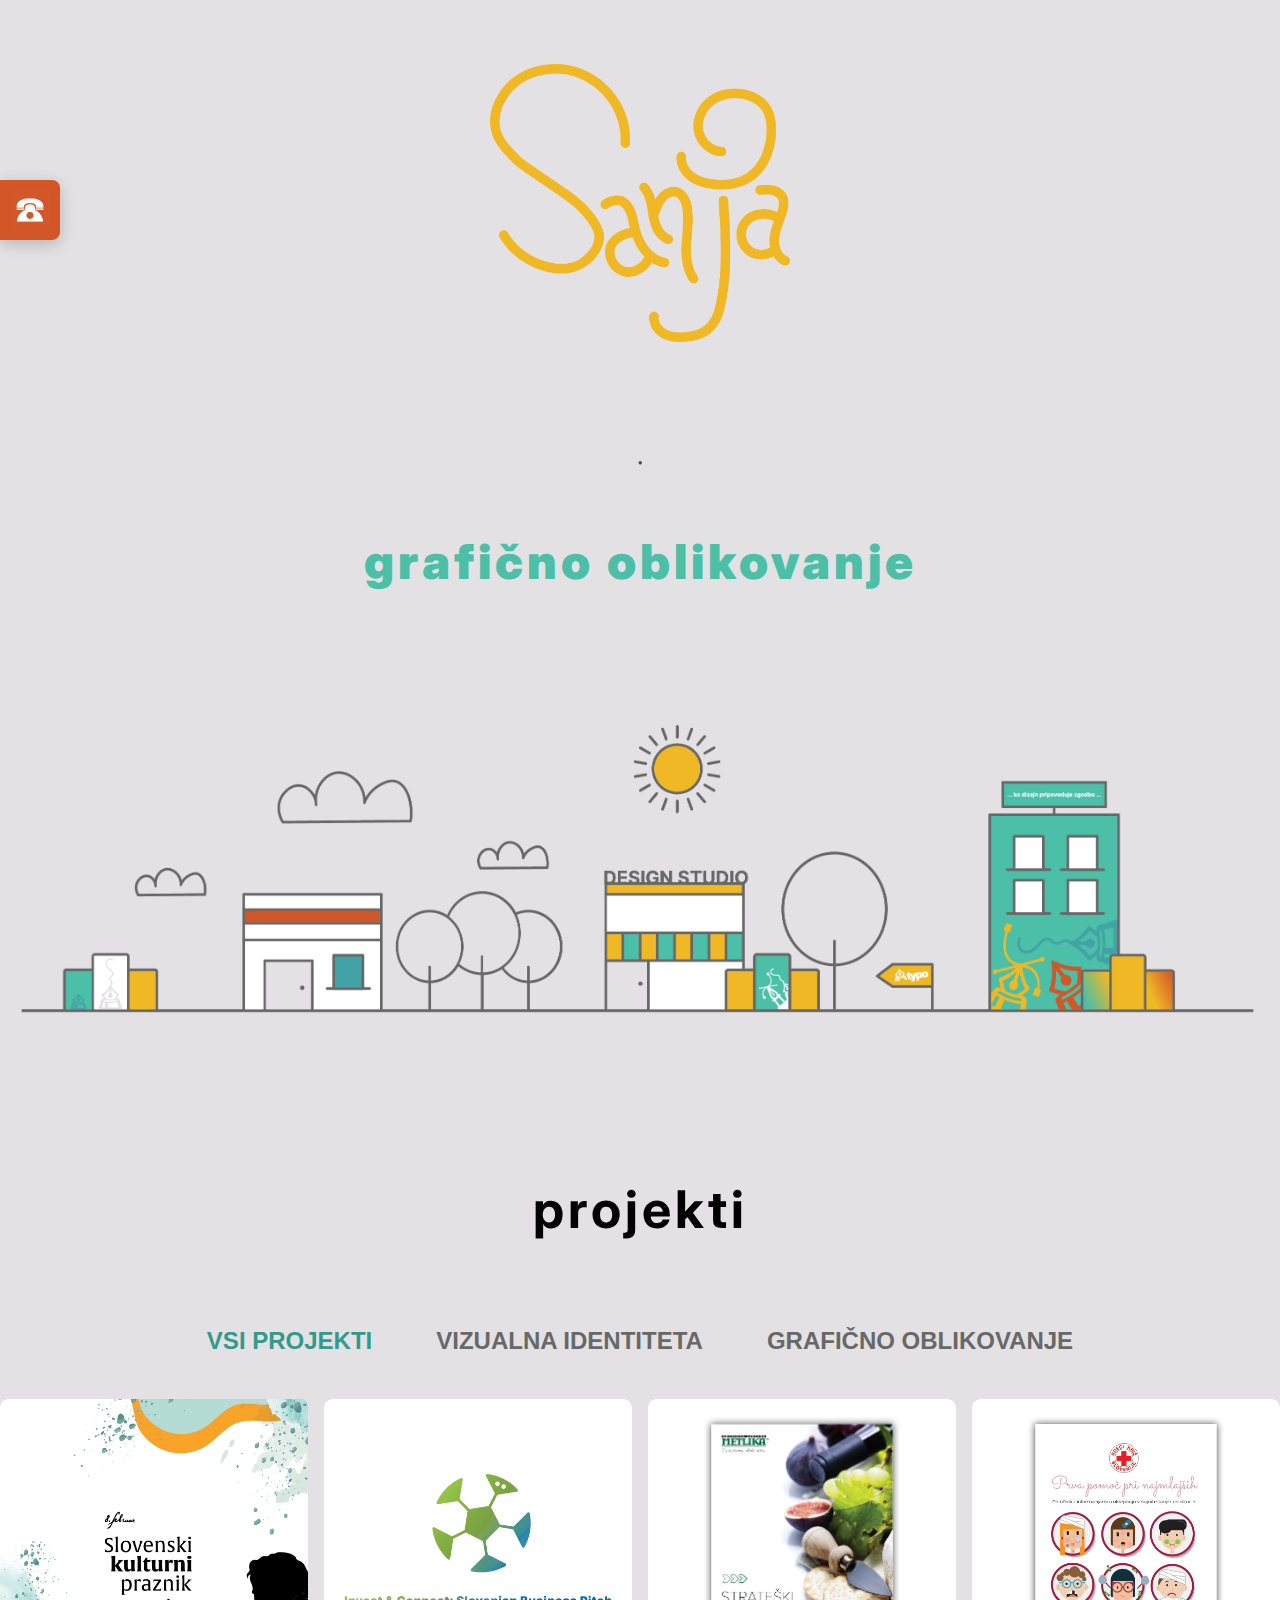
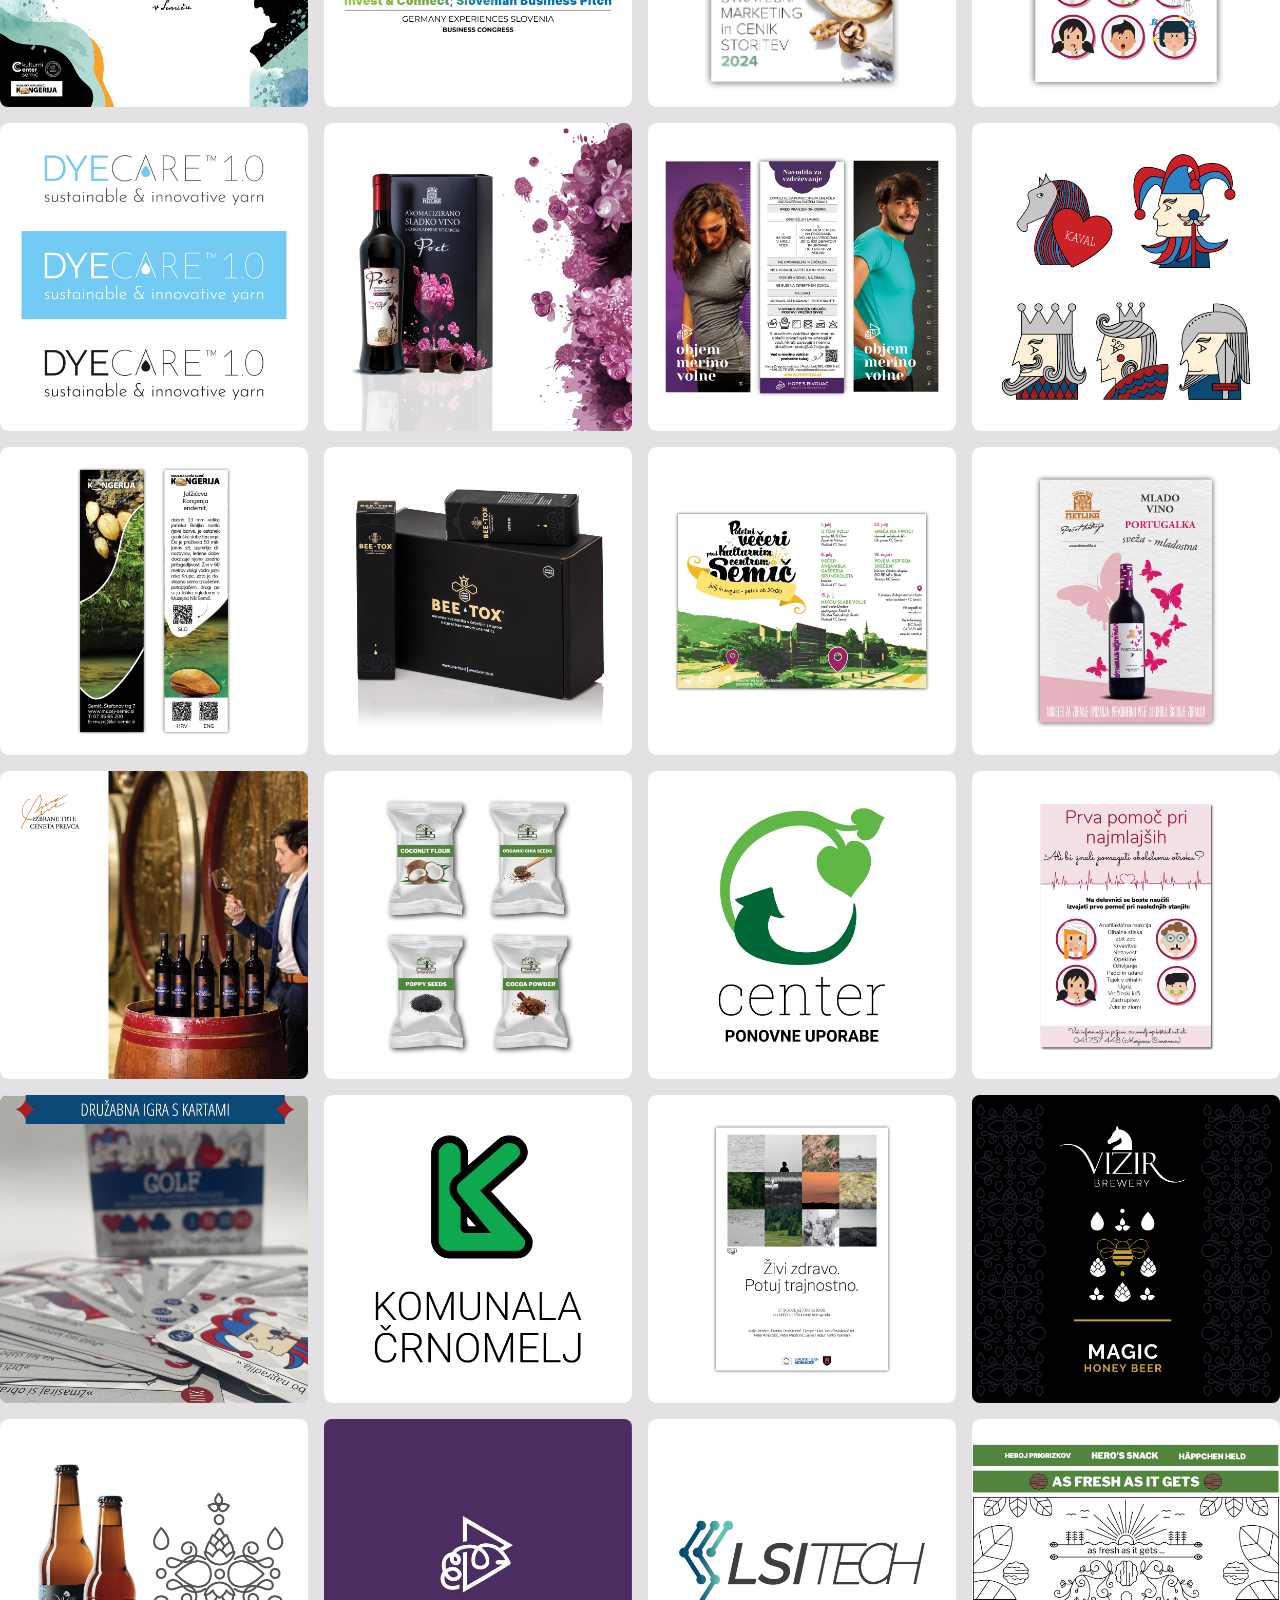
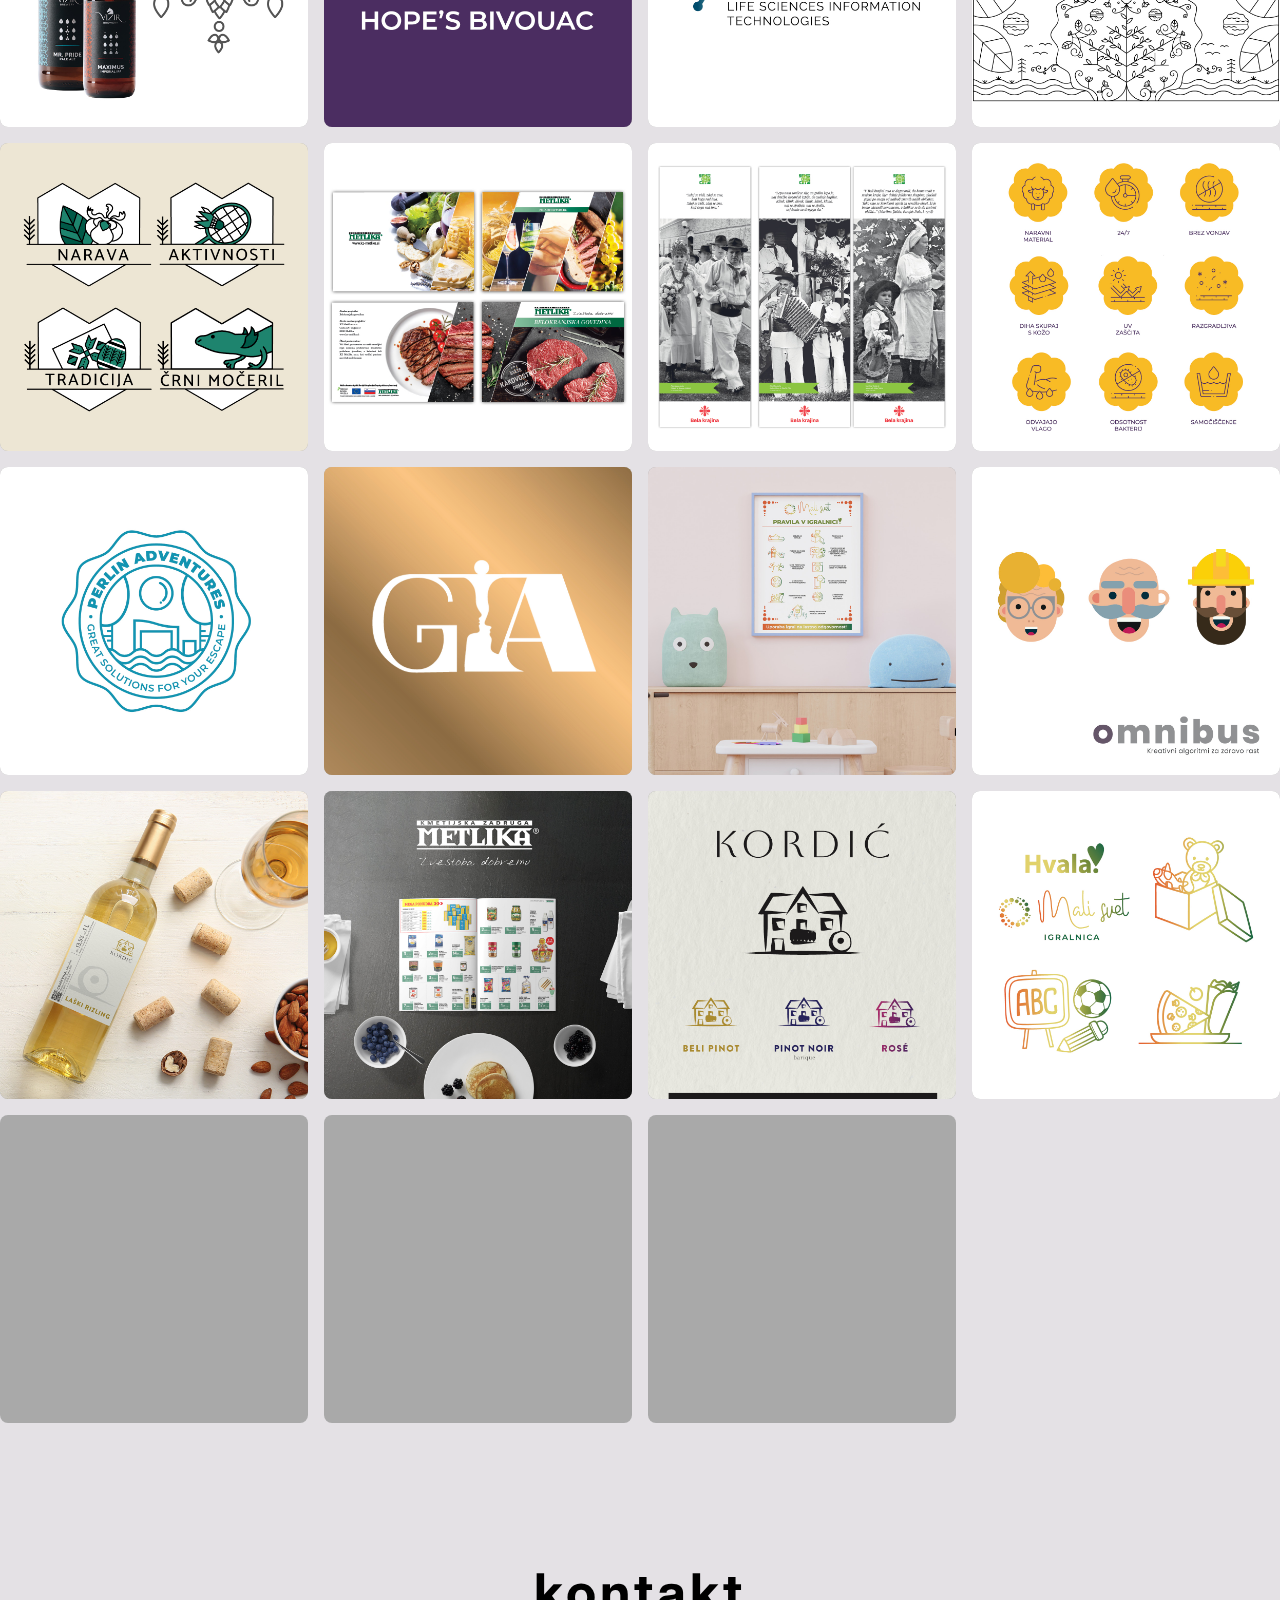
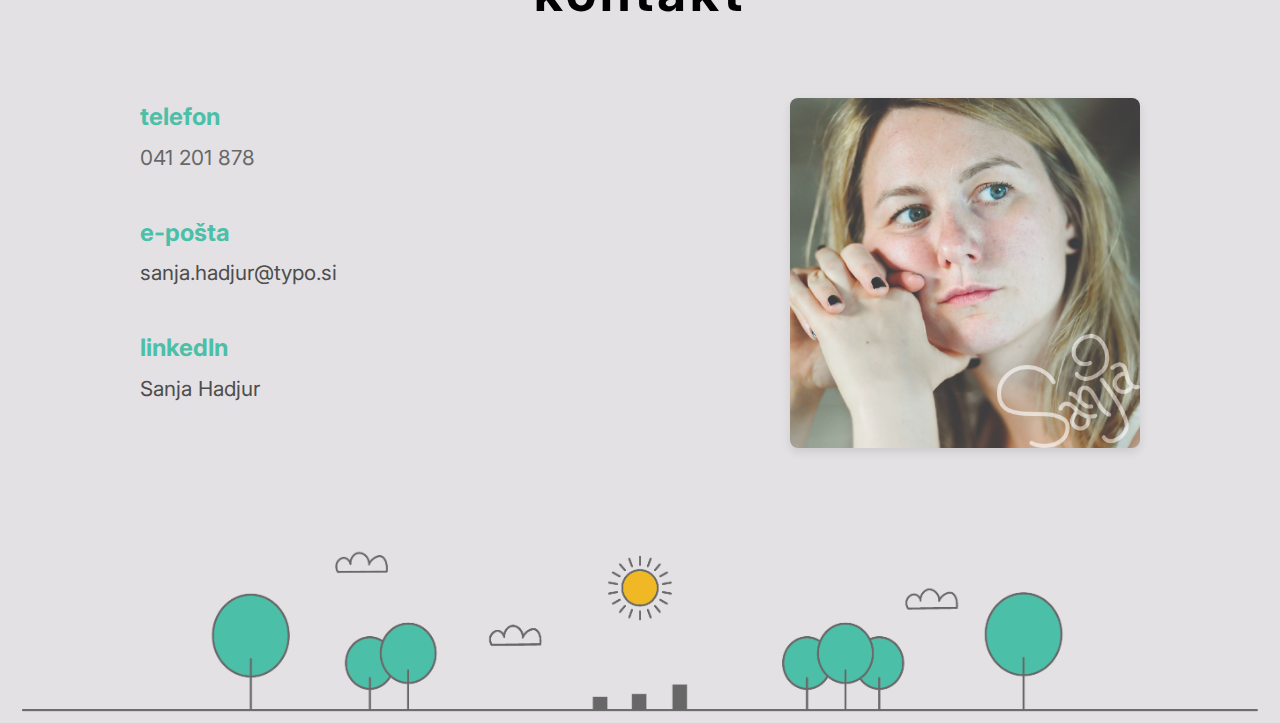
==== commit 8e8e9a33: "linkedin again again" ====
--- a/index.html
+++ b/index.html
@@ -134,7 +134,8 @@
                         <p>
                             <a href="https://si.linkedin.com/in/sanjahadjur"
                                 target="_blank"
-                                rel="noopener noreferrer">Sanja Hadjur</a>
+                                rel="noopener noreferrer"
+                                id="linkedin-link">Sanja Hadjur</a>
                         </p>
                     </div>
                 </div>
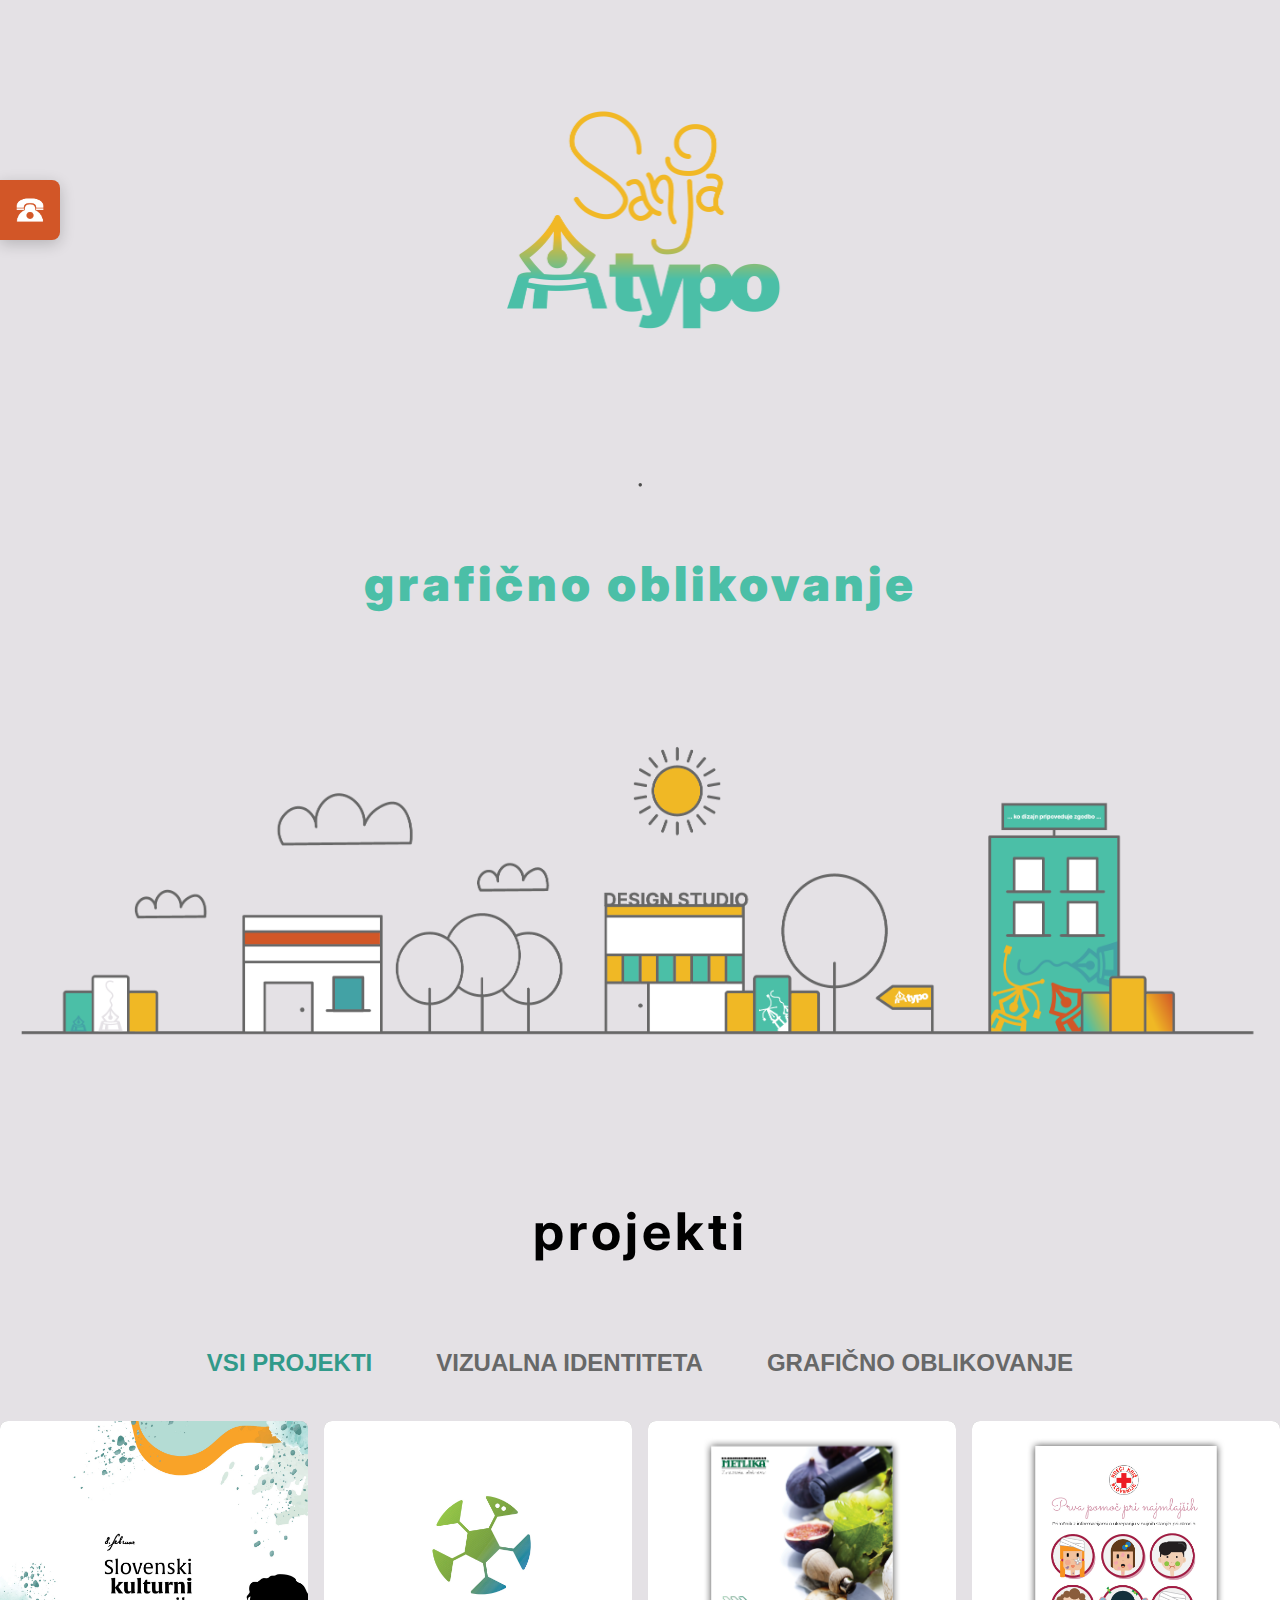
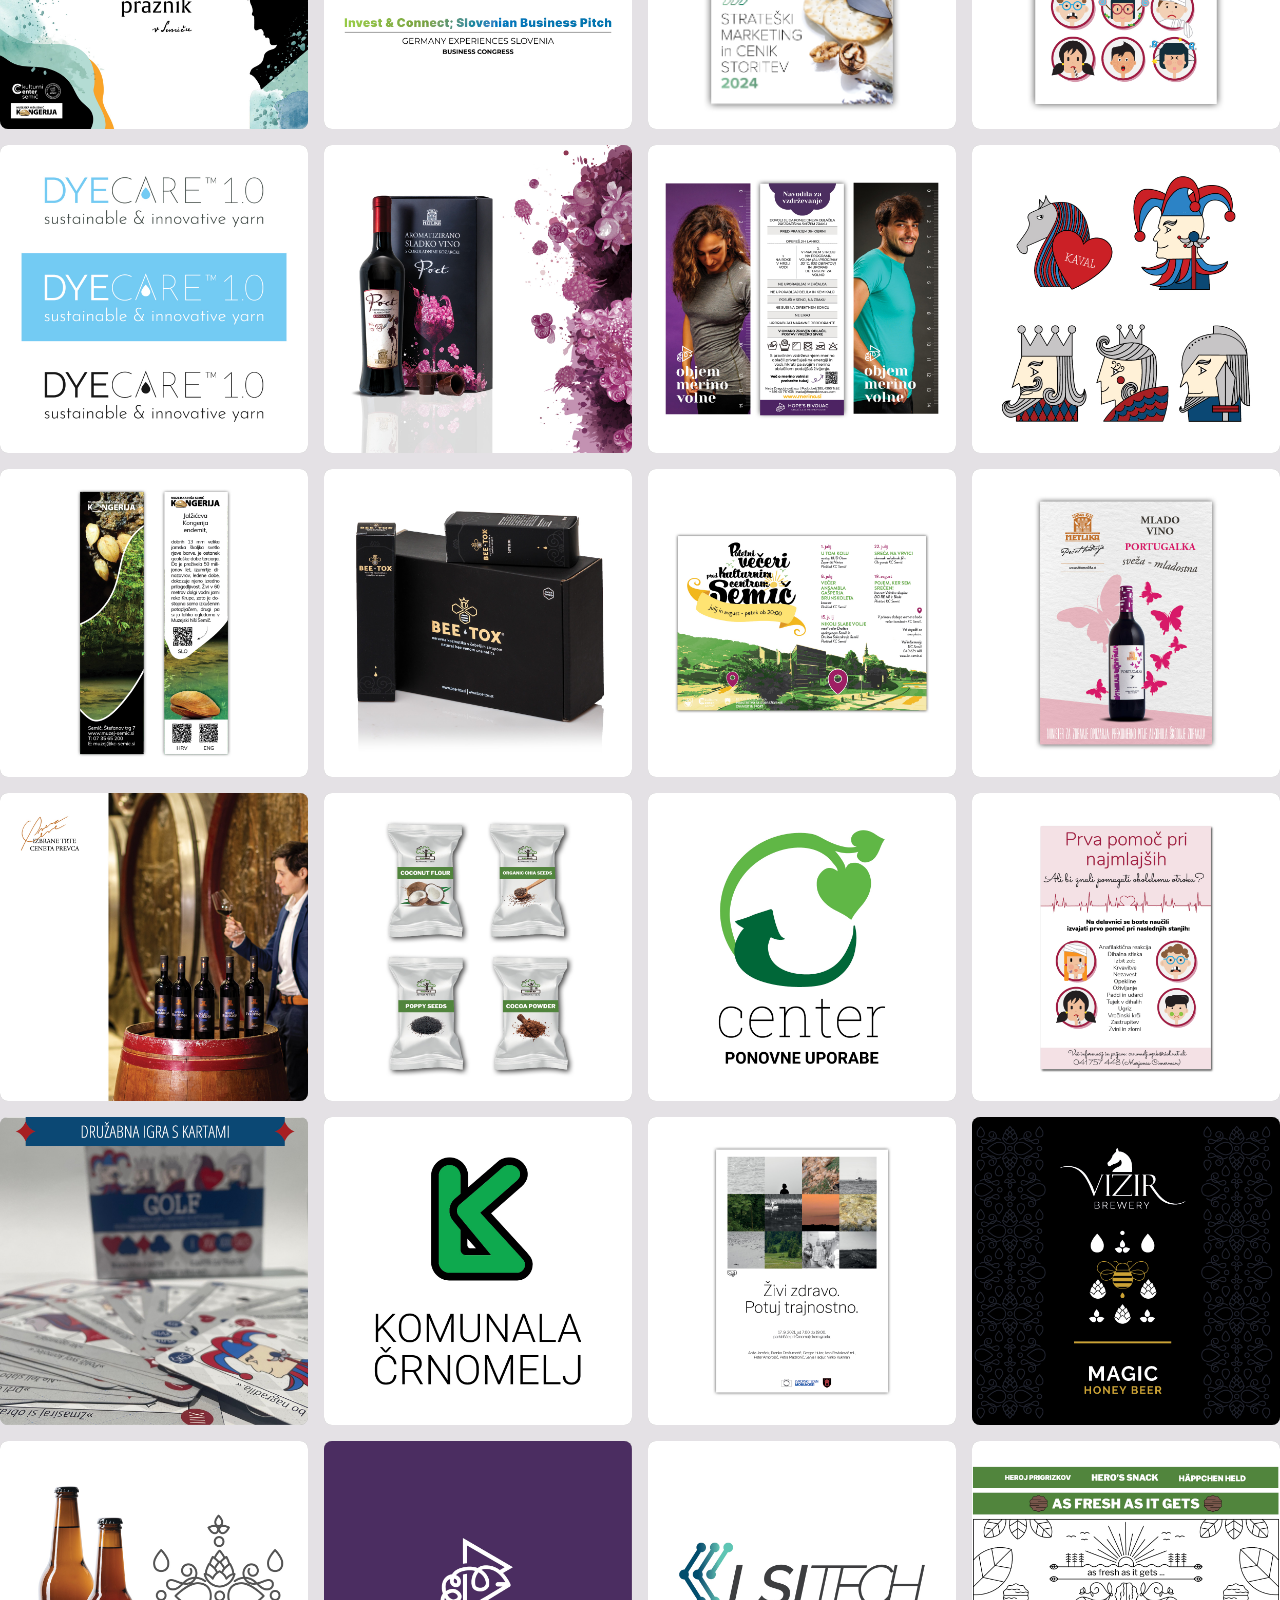
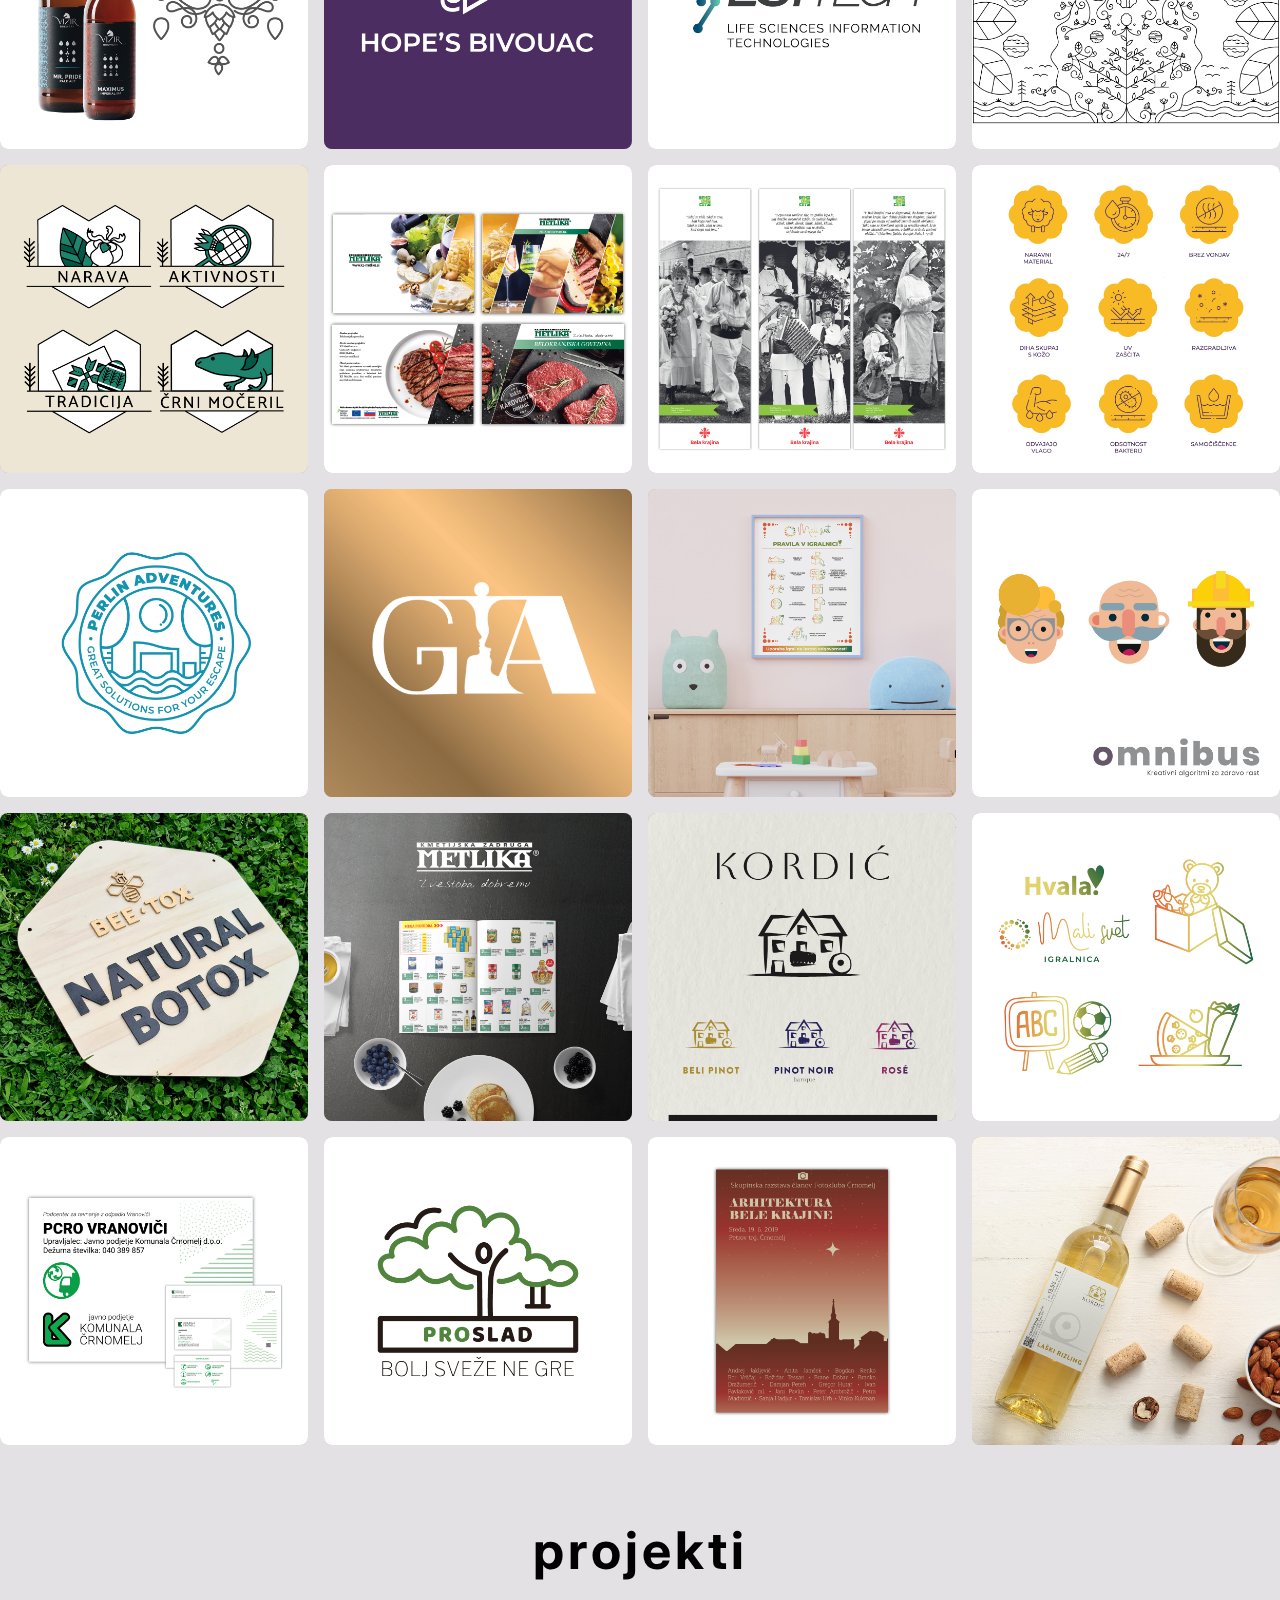
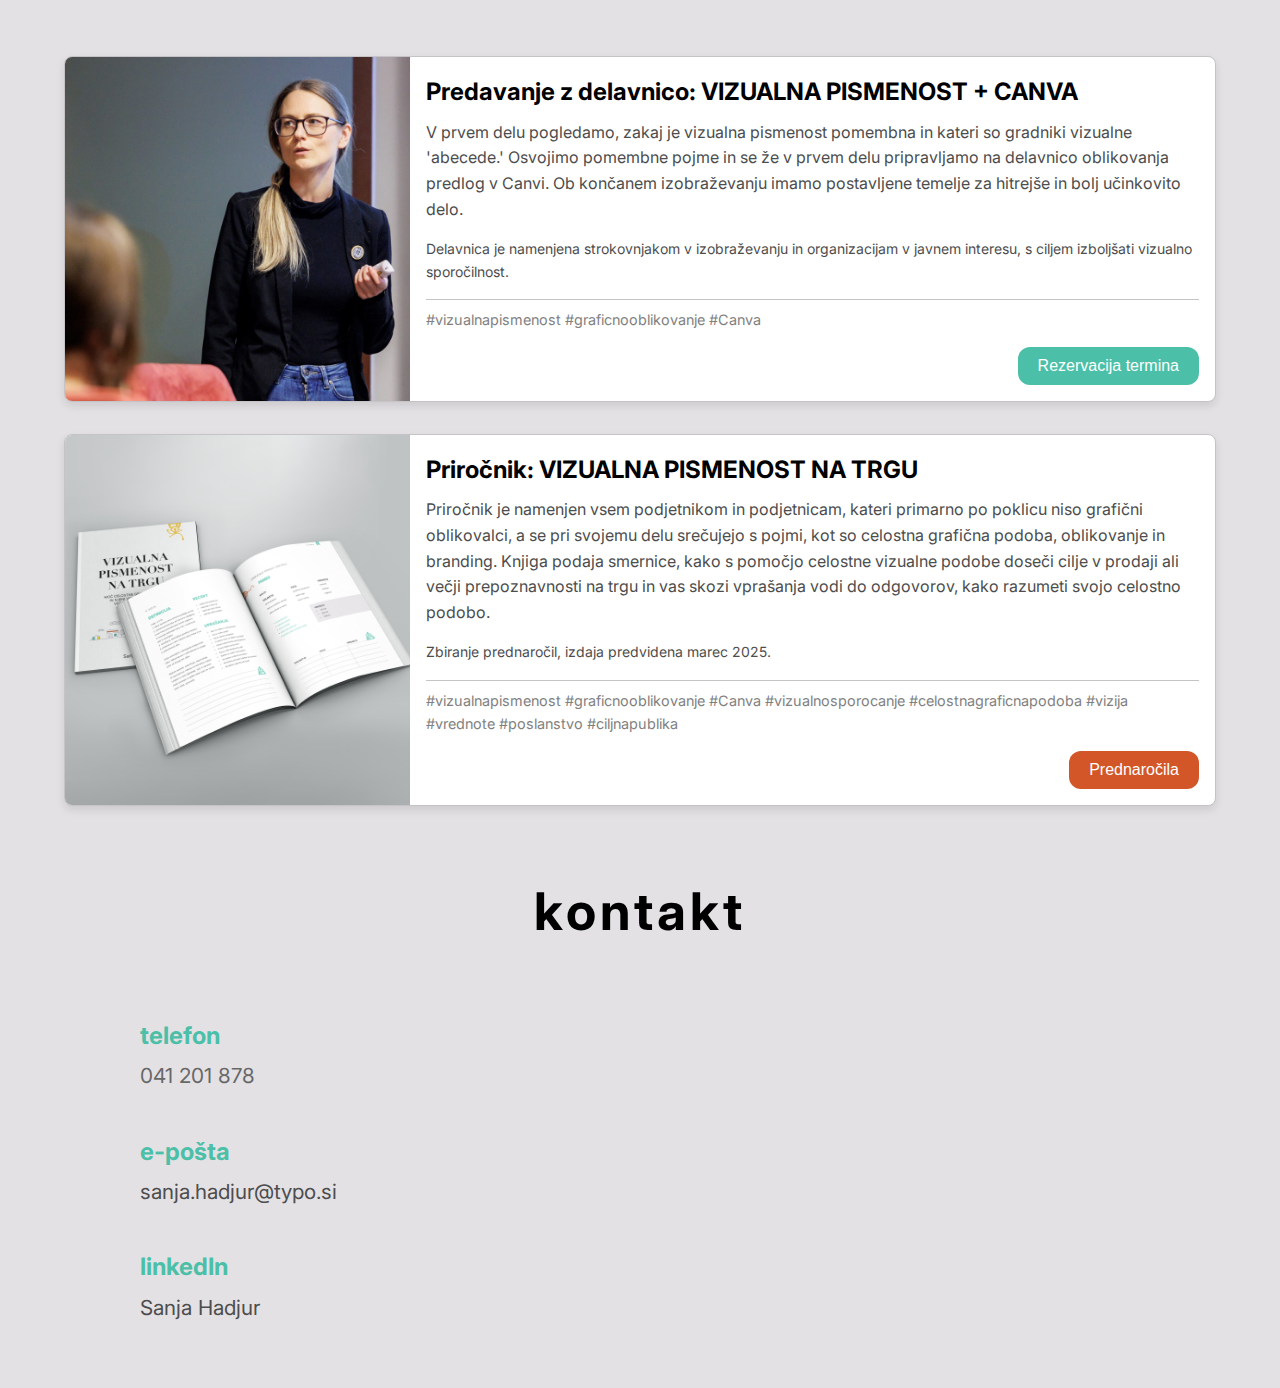
==== commit 420114c4: "added projects" ====
--- a/index.html
+++ b/index.html
@@ -68,6 +68,8 @@
     <meta name="author"
         content="Typo.si">
 
+    <script src="assets/js/gallery-script.js" defer></script>
+    <script src="assets/js/project-script.js" defer></script>
 </head>
 
 <body>
@@ -114,6 +116,13 @@
             </div>
         </section>
 
+        <!-- Projects Section -->
+        <section id="projects" class="container">
+            <h2 class="section-title-text">projekti</h2>
+            <div id="projects-container" class="projects-grid">
+                <!-- Project cards will be rendered here -->
+            </div>
+        </section>
 
         <!-- Contact Section -->
         <section id="contact"
--- a/assets/css/styles.css
+++ b/assets/css/styles.css
@@ -1,40 +1,29 @@
-/*==================== Variables ====================*/
 :root {
-  /* Colors */
   --color-primary: #4BBFA7;
   --color-primary-light: #72CCBB;
   --color-primary-dark: #319A8A;
-
   --color-secondary: #D25627;
   --color-secondary-light: #DC774E;
   --color-secondary-dark: #BA4212;
-
   --color-accent: #F0B925;
   --color-accent-light: #F2C74D;
   --color-accent-dark: #D99F1E;
-
   --color-background: #E4E1E5;
   --color-background-light: #ECE9ED;
   --color-background-dark: #C6C3C7;
-
   --color-text: #676868;
   --color-text-light: #818181;
   --color-text-dark: #4D4D4D;
-
   --color-blue: #44A2A6;
   --color-blue-light: #6CB7BA;
   --color-blue-dark: #2B8185;
-
   --color-heading: #000000;
   --color-link-hover: var(--color-secondary-light);
   --color-placeholder-bg: #dddddd;
   --color-placeholder-border: var(--color-background-dark);
-
-  /* Spacing */
   --spacing-unit: 1rem;
 }
 
-/*==================== Reset Styles ====================*/
 * {
   margin: 0;
   padding: 0;
@@ -52,14 +41,12 @@
   text-decoration: none;
 }
 
-/* Prevent Safari from coloring phone numbers */
 span.selectable {
   -webkit-text-fill-color: inherit;
   color: inherit;
   text-decoration: none;
 }
 
-/*==================== Base Styles ====================*/
 body {
   font-family: 'Inter', sans-serif;
   font-size: 1rem;
@@ -114,7 +101,6 @@
   font-size: 1.25rem;
 }
 
-/*==================== Layout ====================*/
 .container {
   max-width: 95vw;
   margin: 0 auto;
@@ -125,9 +111,6 @@
   flex: 1;
 }
 
-/*==================== Sections ====================*/
-
-/* Welcome Section */
 #welcome {
   padding: 4rem 0;
   text-align: center;
@@ -191,7 +174,6 @@
   height: auto;
 }
 
-/* Gallery Section */
 #gallery {
   padding: 4rem 0;
   text-align: center;
@@ -316,23 +298,51 @@
 }
 
 .card-back.primary {
-  background: linear-gradient(45deg, rgba(114, 204, 187, 0.8), rgba(75, 191, 167, 0.8), rgba(49, 154, 138, 0.8));
+  background-color: var(--color-primary);
+  background-image: linear-gradient(45deg, rgba(114, 204, 187, 1), rgba(75, 191, 167, 1), rgba(49, 154, 138, 1));
+  background-blend-mode: normal;
 }
 
 .card-back.secondary {
-  background: linear-gradient(45deg, rgba(220, 119, 78, 0.8), rgba(210, 86, 39, 0.8), rgba(186, 66, 18, 0.8));
+  background-color: var(--color-secondary);
+  background-image: linear-gradient(45deg, rgba(220, 119, 78, 1), rgba(210, 86, 39, 1), rgba(186, 66, 18, 1));
+  background-blend-mode: normal;
 }
 
 .card-back.accent {
-  background: linear-gradient(45deg, rgba(242, 199, 77, 0.8), rgba(240, 185, 37, 0.8), rgba(217, 159, 30, 0.8));
+  background-color: var(--color-accent);
+  background-image: linear-gradient(45deg, rgba(242, 199, 77, 1), rgba(240, 185, 37, 1), rgba(217, 159, 30, 1));
+  background-blend-mode: normal;
+}
+
+.card-back.primary {
+  background-color: var(--color-primary);
+  background-image: linear-gradient(45deg, rgba(114, 204, 187, 1), rgba(75, 191, 167, 1), rgba(49, 154, 138, 1));
+  background-blend-mode: normal;
+}
+
+.card-back.secondary {
+  background-color: var(--color-secondary);
+  background-image: linear-gradient(45deg, rgba(220, 119, 78, 1), rgba(210, 86, 39, 1), rgba(186, 66, 18, 1));
+  background-blend-mode: normal;
+}
+
+.card-back.accent {
+  background-color: var(--color-accent);
+  background-image: linear-gradient(45deg, rgba(242, 199, 77, 1), rgba(240, 185, 37, 1), rgba(217, 159, 30, 1));
+  background-blend-mode: normal;
 }
 
 .card-back.anthracite {
-  background: linear-gradient(45deg, rgba(77, 77, 77, 0.8), rgba(103, 104, 104, 0.8), rgba(129, 129, 129, 0.8));
+  background-color: var(--color-text);
+  background-image: linear-gradient(45deg, rgba(77, 77, 77, 1), rgba(103, 104, 104, 1), rgba(129, 129, 129, 1));
+  background-blend-mode: normal;
 }
 
 .card-back.blue {
-  background: linear-gradient(45deg, rgba(108, 162, 165, 0.8), rgba(117, 186, 189, 0.8), rgba(140, 199, 201, 0.8));
+  background-color: var(--color-blue);
+  background-image: linear-gradient(45deg, rgba(108, 162, 165, 1), rgba(117, 186, 189, 1), rgba(140, 199, 201, 1));
+  background-blend-mode: normal;
 }
 
 /* About Section */
@@ -711,4 +721,148 @@
   footer .container {
     flex-direction: column;
   }
+}
+
+/* Projects Section */
+.projects-grid {
+  display: flex;
+  flex-wrap: wrap;
+  gap: 2rem;
+  justify-content: center;
+}
+
+.project-card {
+  display: flex;
+  flex-direction: column;
+  width: 100%;
+  max-width: 400px;
+  border: 1px solid var(--color-placeholder-border);
+  border-radius: 8px;
+  overflow: hidden;
+  background-color: #fff;
+  box-shadow: 0 4px 8px rgba(0, 0, 0, 0.1);
+  transition: transform 0.3s, box-shadow 0.3s;
+}
+
+.project-card:hover {
+  /* transform: translateY(-5px); */
+  box-shadow: 0 8px 16px rgba(0, 0, 0, 0.2);
+}
+
+.project-image {
+  width: 100%;
+  height: 150px;
+  position: relative;
+  margin: 0;
+}
+
+.project-image img {
+  position: absolute;
+  top: 0;
+  left: 0;
+  width: 100%;
+  height: 100%;
+  object-fit: cover;
+}
+
+.project-content {
+  padding: 16px;
+  display: flex;
+  flex-direction: column;
+  justify-content: space-between;
+}
+
+.project-title {
+  font-size: 1.5em;
+  margin-bottom: 8px;
+  color: var(--color-heading);
+}
+
+.project-content-text {
+  font-size: 1em;
+  margin-bottom: 8px;
+  color: var(--color-text-dark);
+}
+
+.project-description {
+  font-size: 0.875em;
+  margin-bottom: 8px;
+  color: var(--color-text-dark);
+  margin-top: 8px;
+}
+
+.project-hashtags {
+  font-size: 0.9em;
+  color: var(--color-text-light);
+  border-top: 1px solid var(--color-placeholder-border);
+  padding-top: 8px;
+  margin-top: 8px;
+}
+
+.project-button {
+  align-self: flex-end;
+  padding: 10px 20px;
+  font-size: 1em;
+  color: #fff;
+  background-color: var(--color-primary);
+  border: none;
+  border-radius: 12px;
+  cursor: pointer;
+  transition: background-color 0.3s;
+  white-space: normal;
+  text-align: center;
+  display: inline-block;
+  text-decoration: none;
+}
+
+.project-button:hover {
+  background-color: var(--color-primary-dark);
+}
+
+.project-button.primary {
+  background-color: var(--color-primary);
+}
+
+.project-button.primary:hover {
+  background-color: var(--color-primary-dark);
+}
+
+.project-button.secondary {
+  background-color: var(--color-secondary);
+}
+
+.project-button.secondary:hover {
+  background-color: var(--color-secondary-dark);
+}
+
+/* Responsive styles */
+@media (max-width: 767px) {
+  .project-card {
+    width: 100%;
+  }
+
+  .project-image {
+    height: 300px;
+  }
+}
+
+@media (min-width: 768px) {
+  .project-card {
+    flex-direction: row;
+    max-width: 100%;
+  }
+
+  .project-image {
+    width: 30%;
+    height: auto;
+  }
+
+  .project-content {
+    width: 70%;
+  }
+}
+
+/* Center section titles */
+.section-title-text {
+  text-align: center;
 }